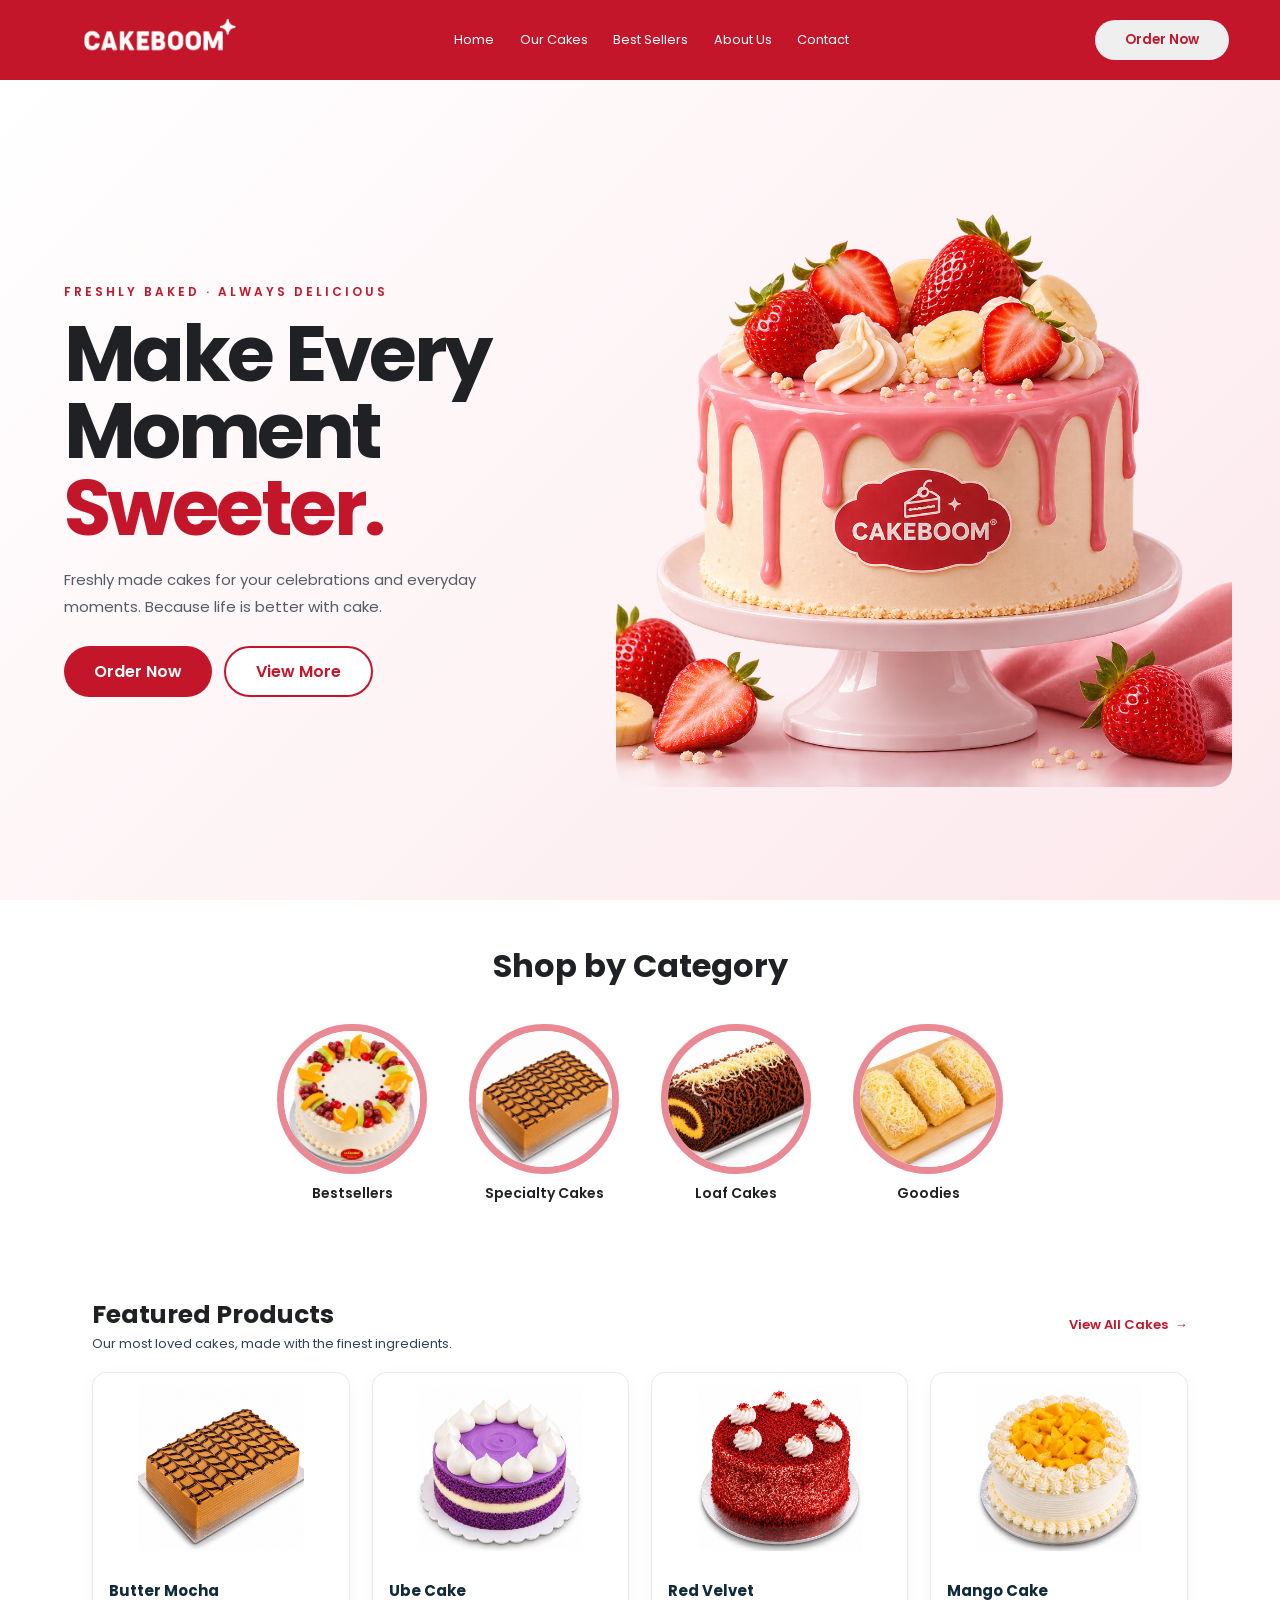
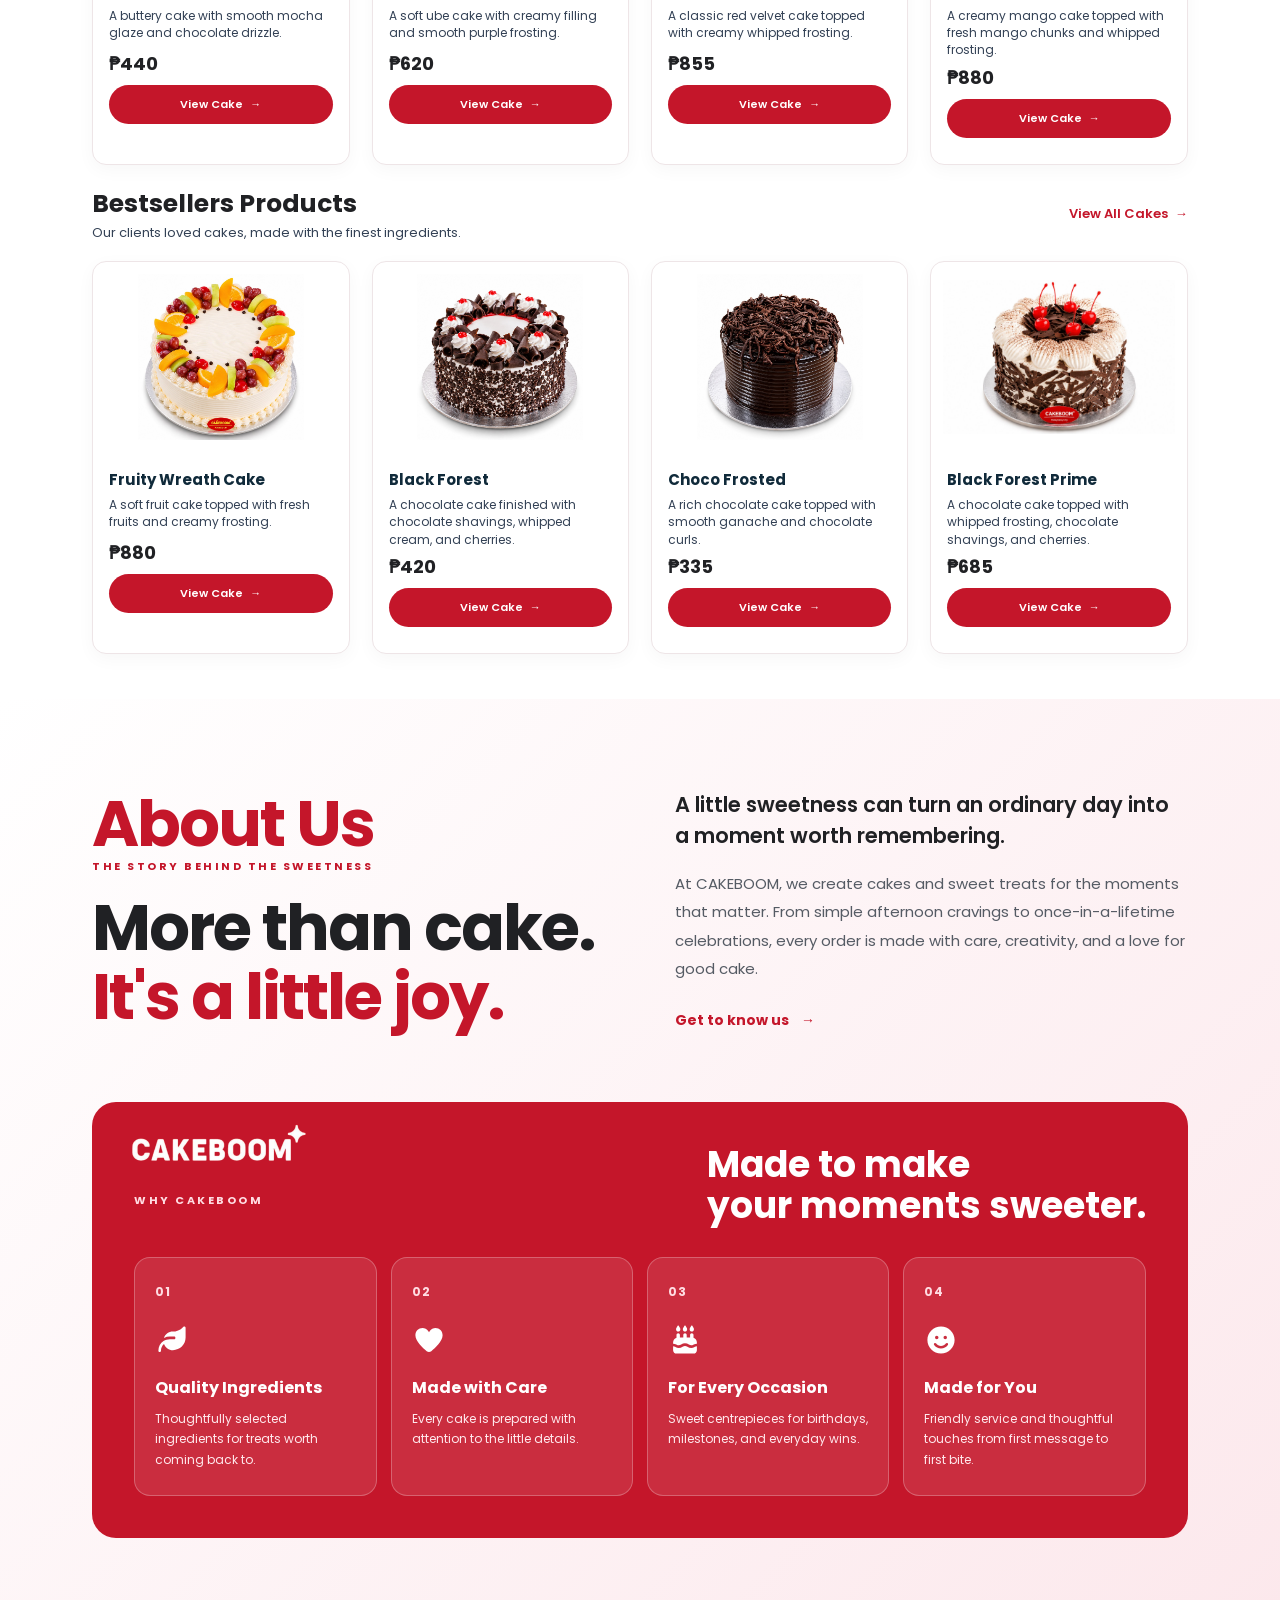
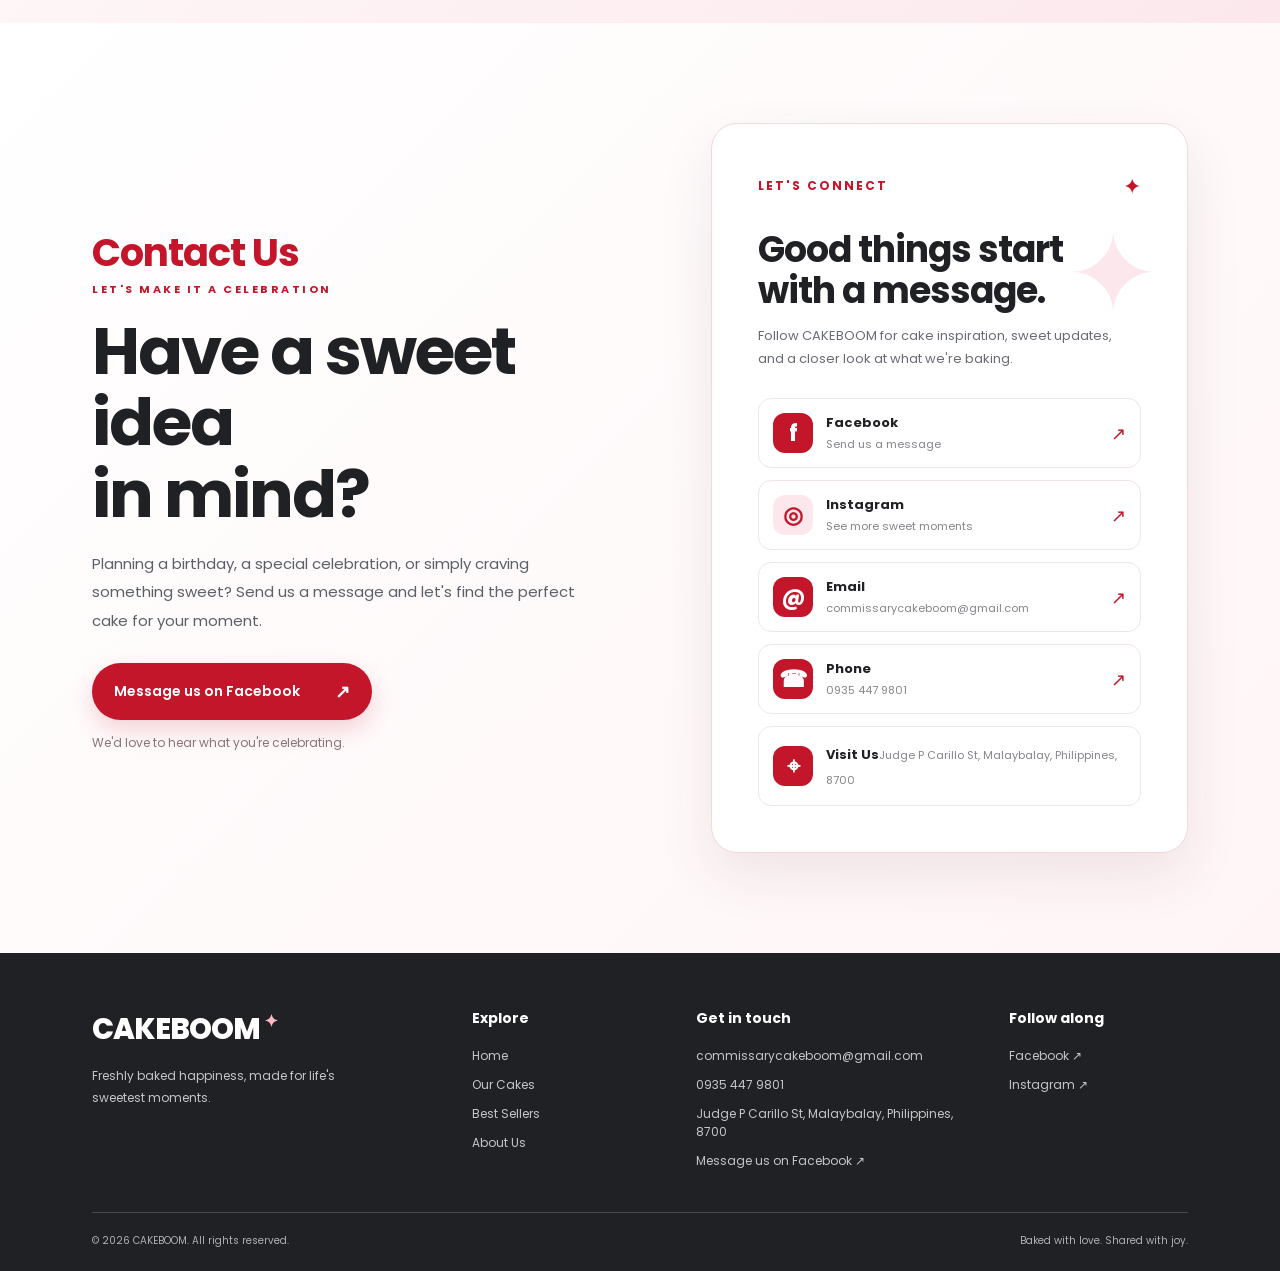
==== index.html @ 7d4c7d29 "Fix the links and the Modal Content" ====
<!doctype html>
<html lang="en">
  <head>
    <meta charset="UTF-8" />
    <meta name="viewport" content="width=device-width, initial-scale=1.0" />
    <link
      rel="icon"
      type="image/png"
      sizes="48x48"
      href="/assets/images/favicon.ico"
    />
    <link rel="stylesheet" href="/css/homepage.css" />
    <link rel="stylesheet" href="/css/cakes.css" />
    <link rel="preconnect" href="https://fonts.googleapis.com" />
    <link rel="preconnect" href="https://fonts.gstatic.com" crossorigin />
    <link
      href="https://fonts.googleapis.com/css2?family=Poppins:wght@400;500;600;700;800&display=swap"
      rel="stylesheet"
    />

    <title>Cakeboom</title>
  </head>
  <body>
    <header>
      <div class="header-wrapper">
        <div class="header-container">
          <div>
            <img
              class="logo"
              src="/assets/images/cakeboom-logo.png"
              alt="CakeBoom Logo"
            />
          </div>
          <div>
            <nav>
              <a href="#home">Home</a>
              <a href="/pages/cakes.html">Our Cakes</a>
              <a href="#bestsellers">Best Sellers</a>
              <a href="#about">About Us</a>
              <a href="#contact">Contact</a>
            </nav>
          </div>
          <div>
            <a href="https://www.facebook.com/tastehappiness" target="_blank"
              ><button class="head-btn">Order Now</button></a
            >
          </div>
        </div>
      </div>
    </header>

    <main>
      <section class="hero-section" id="home">
        <div class="hero-container">
          <div class="hero-cards">
            <div class="hero-discription-container">
              <p class="para">FRESHLY BAKED <span>·</span> ALWAYS DELICIOUS</p>
              <h1 class="hero-main-text">
                Make Every<br />
                Moment<br />
                <span>Sweeter.</span>
              </h1>
              <p>
                Freshly made cakes for your celebrations and everyday moments.
                Because life is better with cake.
              </p>

              <div class="hero-buttons">
                <a class="explore-btn" href="#contact">Order Now</a>
                <a class="order-btn" href="/pages/cakes.html">View More</a>
              </div>
            </div>
          </div>

          <div class="hero-cards">
            <img
              class="hero-pic"
              src="/assets/images/cake-hero-03.png"
              alt="Cakeboom signature strawberry cake with pink drip frosting"
            />
          </div>
        </div>
      </section>

      <section class="category-section" aria-labelledby="category-title">
        <div class="category-container">
          <div class="category-heading">
            <h2 id="category-title">Shop by Category</h2>
          </div>

          <div class="category-carousel" aria-label="Cake categories">
            <a class="category-card" href="/pages/cakes.html#bestsellers">
              <img
                src="/assets/images/cake5.jpg"
                alt="Bestseller cake selection"
              />
              <span class="category-card-title">Bestsellers</span>
            </a>
            <a class="category-card" href="/pages/cakes.html#specialty-cakes">
              <img
                src="/assets/images/cake1.jpg"
                alt="Specialty cake selection"
              />
              <span class="category-card-title">Specialty Cakes</span>
            </a>
            <a class="category-card" href="/pages/cakes.html#loaf-cakes">
              <img src="/assets/images/cake10.jpg" alt="Loaf cake selection" />
              <span class="category-card-title">Loaf Cakes</span>
            </a>
            <a class="category-card" href="/pages/cakes.html#goodies">
              <img src="/assets/images/cake17.jpg" alt="Goodies selection" />
              <span class="category-card-title">Goodies</span>
            </a>
          </div>
        </div>
      </section>

      <section class="cakes-section" id="cakes">
        <div class="cakes-container">
          <div class="cakes-heading">
            <div>
              <h2>Featured Products</h2>
              <p>Our most loved cakes, made with the finest ingredients.</p>
            </div>
            <a class="view-all-link" href="/pages/cakes.html"
              >View All Cakes <span>→</span></a
            >
          </div>

          <div class="cakes-grid" id="cake-sections">
            <article class="cake-card">
              <img
                class="cake-image"
                src="/assets/images/cake1.jpg"
                alt="Butter Mocha"
              />
              <div class="cake-info">
                <h3>Butter Mocha</h3>
                <p>
                  A buttery cake with smooth mocha glaze and chocolate drizzle.
                </p>
                <p class="cake-price">₱440</p>
                <a class="cake-link" href="#cake-detail-butter-mocha"
                  >View Cake <span>→</span></a
                >
              </div>
            </article>

            <article class="cake-card">
              <img
                class="cake-image"
                src="/assets/images/cake2.jpg"
                alt="Ube Cake"
              />
              <div class="cake-info">
                <h3>Ube Cake</h3>
                <p>
                  A soft ube cake with creamy filling and smooth purple
                  frosting.
                </p>
                <p class="cake-price">₱620</p>
                <a class="cake-link" href="#cake-detail-ube-cake"
                  >View Cake <span>→</span></a
                >
              </div>
            </article>

            <article class="cake-card">
              <img
                class="cake-image"
                src="/assets/images/cake3.jpg"
                alt="Red Velvet"
              />
              <div class="cake-info">
                <h3>Red Velvet</h3>
                <p>
                  A classic red velvet cake topped with creamy whipped frosting.
                </p>
                <p class="cake-price">₱855</p>
                <a class="cake-link" href="#cake-detail-red-velvet"
                  >View Cake <span>→</span></a
                >
              </div>
            </article>

            <article class="cake-card">
              <img
                class="cake-image"
                src="/assets/images/cake4.jpg"
                alt="Mango Cake"
              />
              <div class="cake-info">
                <h3>Mango Cake</h3>
                <p>
                  A creamy mango cake topped with fresh mango chunks and whipped
                  frosting.
                </p>
                <p class="cake-price">₱880</p>
                <a class="cake-link" href="#cake-detail-mango-cake"
                  >View Cake <span>→</span></a
                >
              </div>
            </article>
          </div>

          <div class="cakes-heading" id="bestsellers" style="margin-top: 20px">
            <div>
              <h2>Bestsellers Products</h2>
              <p>Our clients loved cakes, made with the finest ingredients.</p>
            </div>
            <a class="view-all-link" href="/pages/cakes.html"
              >View All Cakes <span>→</span></a
            >
          </div>
          <div class="cakes-grid">
            <article class="cake-card">
              <img
                class="cake-image"
                src="/assets/images/cake5.jpg"
                alt="Fruity Wreath Cake"
              />
              <div class="cake-info">
                <h3>Fruity Wreath Cake</h3>
                <p>
                  A soft fruit cake topped with fresh fruits and creamy
                  frosting.
                </p>
                <p class="cake-price">₱880</p>
                <a class="cake-link" href="#cake-detail-fruity-wreath-cake"
                  >View Cake <span>→</span></a
                >
              </div>
            </article>

            <article class="cake-card">
              <img
                class="cake-image"
                src="/assets/images/cake6.jpg"
                alt="Black Forest"
              />
              <div class="cake-info">
                <h3>Black Forest</h3>
                <p>
                  A chocolate cake finished with chocolate shavings, whipped
                  cream, and cherries.
                </p>
                <p class="cake-price">₱420</p>
                <a class="cake-link" href="#cake-detail-black-forest"
                  >View Cake <span>→</span></a
                >
              </div>
            </article>

            <article class="cake-card">
              <img
                class="cake-image"
                src="/assets/images/cake7.jpg"
                alt="Choco Frosted"
              />
              <div class="cake-info">
                <h3>Choco Frosted</h3>
                <p>
                  A rich chocolate cake topped with smooth ganache and chocolate
                  curls.
                </p>
                <p class="cake-price">₱335</p>
                <a class="cake-link" href="#cake-detail-choco-frosted"
                  >View Cake <span>→</span></a
                >
              </div>
            </article>

            <article class="cake-card">
              <img
                class="cake-image"
                src="/assets/images/cake8.jpg"
                alt="Black Forest Prime"
              />
              <div class="cake-info">
                <h3>Black Forest Prime</h3>
                <p>
                  A chocolate cake topped with whipped frosting, chocolate
                  shavings, and cherries.
                </p>
                <p class="cake-price">₱685</p>
                <a class="cake-link" href="#cake-detail-black-forest-prime"
                  >View Cake <span>→</span></a
                >
              </div>
            </article>
          </div>
        </div>
      </section>

      <section class="about-section" id="about">
        <div class="about-container">
          <div class="about-intro">
            <h2><span>About Us</span></h2>
            <p class="section-eyebrow">THE STORY BEHIND THE SWEETNESS</p>
            <h2>More than cake.<br /><span>It's a little joy.</span></h2>
          </div>
          <div class="about-copy">
            <p class="about-lead">
              A little sweetness can turn an ordinary day into a moment worth
              remembering.
            </p>
            <p>
              At CAKEBOOM, we create cakes and sweet treats for the moments that
              matter. From simple afternoon cravings to once-in-a-lifetime
              celebrations, every order is made with care, creativity, and a
              love for good cake.
            </p>
            <a class="about-link" href="#contact"
              >Get to know us <span>→</span></a
            >
          </div>
        </div>
        <div class="about-highlight">
          <div class="about-highlight-heading">
            <img
              class="about-logo"
              src="/assets/images/cakeboom-logo.png"
              alt="Cakeboom logo"
            />
            <p class="section-eyebrow">WHY CAKEBOOM</p>
            <h2>Made to make<br />your moments sweeter.</h2>
          </div>
          <div class="reasons">
            <article class="reason-card">
              <span class="reason-number">01</span>
              <img
                class="icon"
                src="assets/images/leaf-solid-full.svg"
                alt=""
              />
              <h3>Quality Ingredients</h3>
              <p>
                Thoughtfully selected ingredients for treats worth coming back
                to.
              </p>
            </article>
            <article class="reason-card">
              <span class="reason-number">02</span>
              <img
                class="icon"
                src="assets/images/heart-solid-full.svg"
                alt=""
              />
              <h3>Made with Care</h3>
              <p>
                Every cake is prepared with attention to the little details.
              </p>
            </article>
            <article class="reason-card">
              <span class="reason-number">03</span>
              <img
                class="icon"
                src="assets/images/cake-candles-solid-full.svg"
                alt=""
              />
              <h3>For Every Occasion</h3>
              <p>
                Sweet centrepieces for birthdays, milestones, and everyday wins.
              </p>
            </article>
            <article class="reason-card">
              <span class="reason-number">04</span>
              <img
                class="icon"
                src="assets/images/face-smile-solid-full.svg"
                alt=""
              />
              <h3>Made for You</h3>
              <p>
                Friendly service and thoughtful touches from first message to
                first bite.
              </p>
            </article>
          </div>
        </div>
      </section>

      <section class="contact-section" id="contact">
        <div class="contact-container">
          <div class="contact-copy">
            <h1 class="contact-title"><span>Contact Us</span></h1>
            <p class="section-eyebrow">LET'S MAKE IT A CELEBRATION</p>
            <h2>Have a sweet idea<br />in mind?</h2>
            <p>
              Planning a birthday, a special celebration, or simply craving
              something sweet? Send us a message and let's find the perfect cake
              for your moment.
            </p>
            <a
              class="contact-facebook-btn"
              href="https://www.facebook.com/tastehappiness"
              target="_blank"
              rel="noopener noreferrer"
            >
              Message us on Facebook <span>↗</span>
            </a>
            <p class="contact-response-note">
              We'd love to hear what you're celebrating.
            </p>
          </div>

          <div class="contact-social-card">
            <div class="contact-card-top">
              <span class="contact-card-label">LET'S CONNECT</span>
              <span class="contact-card-sparkle">✦</span>
            </div>
            <h3>Good things start<br />with a message.</h3>
            <p>
              Follow CAKEBOOM for cake inspiration, sweet updates, and a closer
              look at what we're baking.
            </p>
            <div class="contact-social-links">
              <a
                href="https://www.facebook.com/tastehappiness"
                target="_blank"
                rel="noopener noreferrer"
              >
                <span class="social-link-icon">f</span>
                <span
                  ><strong>Facebook</strong
                  ><small>Send us a message</small></span
                >
                <span class="social-link-arrow">↗</span>
              </a>
              <a
                href="https://www.instagram.com/cakeboom_ig/"
                target="_blank"
                rel="noopener noreferrer"
              >
                <span class="social-link-icon instagram-icon">◎</span>
                <span
                  ><strong>Instagram</strong
                  ><small>See more sweet moments</small></span
                >
                <span class="social-link-arrow">↗</span>
              </a>
              <a href="mailto:commissarycakeboom@gmail.com">
                <span class="social-link-icon contact-info-icon">@</span>
                <span
                  ><strong>Email</strong
                  ><small>commissarycakeboom@gmail.com</small></span
                >
                <span class="social-link-arrow">↗</span>
              </a>
              <a href="tel:+639354479801">
                <span class="social-link-icon contact-info-icon">☎</span>
                <span><strong>Phone</strong><small>0935 447 9801</small></span>
                <span class="social-link-arrow">↗</span>
              </a>
              <div class="contact-address-row">
                <span class="social-link-icon contact-info-icon">⌖</span>
                <span
                  ><strong>Visit Us</strong
                  ><small
                    >Judge P Carillo St, Malaybalay, Philippines, 8700</small
                  ></span
                >
              </div>
            </div>
          </div>
        </div>
      </section>

      <div class="cake-modal-layer">
        <section
          class="cake-modal"
          id="cake-detail-butter-mocha"
          role="dialog"
          aria-modal="true"
          aria-labelledby="cake-detail-butter-mocha-title"
        >
          <a
            class="cake-modal-backdrop"
            href="pages/cakes.html#specialty-cakes"
            aria-label="Close cake details"
          ></a>
          <div class="cake-modal-panel">
            <a
              class="cake-modal-close"
              href="pages/cakes.html#specialty-cakes"
              aria-label="Close"
              >&times;</a
            >
            <div class="cake-modal-image-wrap">
              <img
                src="/assets/images/cake1.jpg"
                alt="Butter Mocha"
                class="cake-modal-image"
              />
            </div>
            <div class="cake-modal-content">
              <span class="cake-modal-eyebrow">CAKEBOOM SPECIALTY CAKES</span>
              <h2 id="cake-detail-butter-mocha-title">Butter Mocha</h2>
              <p class="cake-modal-description">
                Rich, buttery layers topped with a smooth mocha glaze and
                delicate chocolate drizzle for a perfectly sweet indulgence.
              </p>
              <div class="cake-modal-sizes">
                <h3>Available sizes &amp; prices</h3>
                <div class="cake-modal-pricing-list">
                  <div class="cake-modal-price-row">
                    <span>8’ x 12</span><strong>₱740</strong>
                  </div>
                  <div class="cake-modal-price-row">
                    <span>Size not specified (listed as “8’x”)</span
                    ><strong>₱440</strong>
                  </div>
                </div>
                <p class="cake-modal-pricing-note">
                  The second size label is incomplete in the supplied document,
                  so its full size has not been guessed.
                </p>
              </div>
              <a class="cake-modal-contact" href="#contact"
                >Contact Us to Order <span>→</span></a
              >
              <p class="cake-modal-note">
                No online ordering or payment is required on this page.
              </p>
            </div>
          </div>
        </section>
        <section
          class="cake-modal"
          id="cake-detail-ube-cake"
          role="dialog"
          aria-modal="true"
          aria-labelledby="cake-detail-ube-cake-title"
        >
          <a
            class="cake-modal-backdrop"
            href="pages/cakes.html#specialty-cakes"
            aria-label="Close cake details"
          ></a>
          <div class="cake-modal-panel">
            <a
              class="cake-modal-close"
              href="pages/cakes.html#specialty-cakes"
              aria-label="Close"
              >&times;</a
            >
            <div class="cake-modal-image-wrap">
              <img
                src="/assets/images/cake2.jpg"
                alt="Ube Cake"
                class="cake-modal-image"
              />
            </div>
            <div class="cake-modal-content">
              <span class="cake-modal-eyebrow">CAKEBOOM SPECIALTY CAKES</span>
              <h2 id="cake-detail-ube-cake-title">Ube Cake</h2>
              <p class="cake-modal-description">
                Moist chocolate layers filled with creamy vanilla custard and
                topped with smooth purple frosting and delicate cream swirls.
              </p>
              <div class="cake-modal-sizes">
                <h3>Available sizes &amp; prices</h3>
                <div class="cake-modal-pricing-list">
                  <div class="cake-modal-price-row">
                    <span>7’R</span><strong>₱620</strong>
                  </div>
                </div>
              </div>
              <a class="cake-modal-contact" href="#contact"
                >Contact Us to Order <span>→</span></a
              >
              <p class="cake-modal-note">
                No online ordering or payment is required on this page.
              </p>
            </div>
          </div>
        </section>
        <section
          class="cake-modal"
          id="cake-detail-red-velvet"
          role="dialog"
          aria-modal="true"
          aria-labelledby="cake-detail-red-velvet-title"
        >
          <a
            class="cake-modal-backdrop"
            href="pages/cakes.html#specialty-cakes"
            aria-label="Close cake details"
          ></a>
          <div class="cake-modal-panel">
            <a
              class="cake-modal-close"
              href="pages/cakes.html#specialty-cakes"
              aria-label="Close"
              >&times;</a
            >
            <div class="cake-modal-image-wrap">
              <img
                src="/assets/images/cake3.jpg"
                alt="Red Velvet"
                class="cake-modal-image"
              />
            </div>
            <div class="cake-modal-content">
              <span class="cake-modal-eyebrow">CAKEBOOM SPECIALTY CAKES</span>
              <h2 id="cake-detail-red-velvet-title">Red Velvet</h2>
              <p class="cake-modal-description">
                A rich red velvet cake coated with soft red crumbs, topped with
                creamy whipped frosting swirls for a perfectly sweet and
                indulgent treat.
              </p>
              <div class="cake-modal-sizes">
                <h3>Available sizes &amp; prices</h3>
                <div class="cake-modal-pricing-list">
                  <div class="cake-modal-price-row">
                    <span>7’R</span><strong>₱855</strong>
                  </div>
                </div>
              </div>
              <a class="cake-modal-contact" href="#contact"
                >Contact Us to Order <span>→</span></a
              >
              <p class="cake-modal-note">
                No online ordering or payment is required on this page.
              </p>
            </div>
          </div>
        </section>
        <section
          class="cake-modal"
          id="cake-detail-mango-cake"
          role="dialog"
          aria-modal="true"
          aria-labelledby="cake-detail-mango-cake-title"
        >
          <a
            class="cake-modal-backdrop"
            href="pages/cakes.html#specialty-cakes"
            aria-label="Close cake details"
          ></a>
          <div class="cake-modal-panel">
            <a
              class="cake-modal-close"
              href="pages/cakes.html#specialty-cakes"
              aria-label="Close"
              >&times;</a
            >
            <div class="cake-modal-image-wrap">
              <img
                src="/assets/images/cake4.jpg"
                alt="Mango Cake"
                class="cake-modal-image"
              />
            </div>
            <div class="cake-modal-content">
              <span class="cake-modal-eyebrow">CAKEBOOM SPECIALTY CAKES</span>
              <h2 id="cake-detail-mango-cake-title">Mango Cake</h2>
              <p class="cake-modal-description">
                A soft and creamy mango cake topped with juicy fresh mango
                chunks and beautifully piped whipped frosting. A tropical
                delight in every slice!
              </p>
              <div class="cake-modal-sizes">
                <h3>Available sizes &amp; prices</h3>
                <div class="cake-modal-pricing-list">
                  <div class="cake-modal-price-row">
                    <span>8’ x 12’</span><strong>₱880</strong>
                  </div>
                </div>
              </div>
              <a class="cake-modal-contact" href="#contact"
                >Contact Us to Order <span>→</span></a
              >
              <p class="cake-modal-note">
                No online ordering or payment is required on this page.
              </p>
            </div>
          </div>
        </section>
        <section
          class="cake-modal"
          id="cake-detail-fruity-wreath-cake"
          role="dialog"
          aria-modal="true"
          aria-labelledby="cake-detail-fruity-wreath-cake-title"
        >
          <a
            class="cake-modal-backdrop"
            href="pages/cakes.html#bestsellers"
            aria-label="Close cake details"
          ></a>
          <div class="cake-modal-panel">
            <a
              class="cake-modal-close"
              href="pages/cakes.html#bestsellers"
              aria-label="Close"
              >&times;</a
            >
            <div class="cake-modal-image-wrap">
              <img
                src="/assets/images/cake5.jpg"
                alt="Fruity Wreath Cake"
                class="cake-modal-image"
              />
            </div>
            <div class="cake-modal-content">
              <span class="cake-modal-eyebrow">CAKEBOOM BESTSELLERS</span>
              <h2 id="cake-detail-fruity-wreath-cake-title">
                Fruity Wreath Cake
              </h2>
              <p class="cake-modal-description">
                A delightful fruit cake topped with fresh grapes, mangoes,
                apples, oranges, and cherries, beautifully arranged over smooth,
                creamy frosting. A refreshing treat for every celebration!
              </p>
              <div class="cake-modal-sizes">
                <h3>Available sizes &amp; prices</h3>
                <div class="cake-modal-pricing-list">
                  <div class="cake-modal-price-row">
                    <span>10’R</span><strong>₱880</strong>
                  </div>
                </div>
              </div>
              <a class="cake-modal-contact" href="#contact"
                >Contact Us to Order <span>→</span></a
              >
              <p class="cake-modal-note">
                No online ordering or payment is required on this page.
              </p>
            </div>
          </div>
        </section>
        <section
          class="cake-modal"
          id="cake-detail-black-forest"
          role="dialog"
          aria-modal="true"
          aria-labelledby="cake-detail-black-forest-title"
        >
          <a
            class="cake-modal-backdrop"
            href="pages/cakes.html#bestsellers"
            aria-label="Close cake details"
          ></a>
          <div class="cake-modal-panel">
            <a
              class="cake-modal-close"
              href="pages/cakes.html#bestsellers"
              aria-label="Close"
              >&times;</a
            >
            <div class="cake-modal-image-wrap">
              <img
                src="/assets/images/cake6.jpg"
                alt="Black Forest"
                class="cake-modal-image"
              />
            </div>
            <div class="cake-modal-content">
              <span class="cake-modal-eyebrow">CAKEBOOM BESTSELLERS</span>
              <h2 id="cake-detail-black-forest-title">Black Forest</h2>
              <p class="cake-modal-description">
                A rich chocolate cake covered with crunchy chocolate shavings,
                topped with smooth whipped cream and sweet red cherries. A
                heavenly treat for chocolate lovers!
              </p>
              <div class="cake-modal-sizes">
                <h3>Available sizes &amp; prices</h3>
                <div class="cake-modal-pricing-list">
                  <div class="cake-modal-price-row">
                    <span>10’R</span><strong>₱740</strong>
                  </div>
                  <div class="cake-modal-price-row">
                    <span>7”R</span><strong>₱420</strong>
                  </div>
                  <div class="cake-modal-price-row">
                    <span>8”12R</span><strong>₱720</strong>
                  </div>
                  <div class="cake-modal-price-row">
                    <span>8” x 6”</span><strong>₱435</strong>
                  </div>
                </div>
              </div>
              <a class="cake-modal-contact" href="#contact"
                >Contact Us to Order <span>→</span></a
              >
              <p class="cake-modal-note">
                No online ordering or payment is required on this page.
              </p>
            </div>
          </div>
        </section>
        <section
          class="cake-modal"
          id="cake-detail-choco-frosted"
          role="dialog"
          aria-modal="true"
          aria-labelledby="cake-detail-choco-frosted-title"
        >
          <a
            class="cake-modal-backdrop"
            href="pages/cakes.html#bestsellers"
            aria-label="Close cake details"
          ></a>
          <div class="cake-modal-panel">
            <a
              class="cake-modal-close"
              href="pages/cakes.html#bestsellers"
              aria-label="Close"
              >&times;</a
            >
            <div class="cake-modal-image-wrap">
              <img
                src="/assets/images/cake7.jpg"
                alt="Choco Frosted"
                class="cake-modal-image"
              />
            </div>
            <div class="cake-modal-content">
              <span class="cake-modal-eyebrow">CAKEBOOM BESTSELLERS</span>
              <h2 id="cake-detail-choco-frosted-title">Choco Frosted</h2>
              <p class="cake-modal-description">
                A rich chocolate cake coated in glossy chocolate ganache and
                topped with generous curls of dark chocolate. A decadent delight
                for every chocolate lover!
              </p>
              <div class="cake-modal-sizes">
                <h3>Available sizes &amp; prices</h3>
                <div class="cake-modal-pricing-list">
                  <div class="cake-modal-price-row">
                    <span>7”R</span><strong>₱335</strong>
                  </div>
                  <div class="cake-modal-price-row">
                    <span>8”12R</span><strong>₱570</strong>
                  </div>
                  <div class="cake-modal-price-row">
                    <span>8” x 6”</span><strong>₱350</strong>
                  </div>
                </div>
              </div>
              <a class="cake-modal-contact" href="#contact"
                >Contact Us to Order <span>→</span></a
              >
              <p class="cake-modal-note">
                No online ordering or payment is required on this page.
              </p>
            </div>
          </div>
        </section>
        <section
          class="cake-modal"
          id="cake-detail-black-forest-prime"
          role="dialog"
          aria-modal="true"
          aria-labelledby="cake-detail-black-forest-prime-title"
        >
          <a
            class="cake-modal-backdrop"
            href="pages/cakes.html#bestsellers"
            aria-label="Close cake details"
          ></a>
          <div class="cake-modal-panel">
            <a
              class="cake-modal-close"
              href="pages/cakes.html#bestsellers"
              aria-label="Close"
              >&times;</a
            >
            <div class="cake-modal-image-wrap">
              <img
                src="/assets/images/cake8.jpg"
                alt="Black Forest Prime"
                class="cake-modal-image"
              />
            </div>
            <div class="cake-modal-content">
              <span class="cake-modal-eyebrow">CAKEBOOM BESTSELLERS</span>
              <h2 id="cake-detail-black-forest-prime-title">
                Black Forest Prime
              </h2>
              <p class="cake-modal-description">
                A delicious chocolate cake topped with creamy whipped frosting,
                rich chocolate shavings, and sweet red cherries. Perfect for
                satisfying your chocolate cravings!
              </p>
              <div class="cake-modal-sizes">
                <h3>Available sizes &amp; prices</h3>
                <div class="cake-modal-pricing-list">
                  <div class="cake-modal-price-row">
                    <span>7”R</span><strong>₱685</strong>
                  </div>
                </div>
              </div>
              <a class="cake-modal-contact" href="#contact"
                >Contact Us to Order <span>→</span></a
              >
              <p class="cake-modal-note">
                No online ordering or payment is required on this page.
              </p>
            </div>
          </div>
        </section>
      </div>

      <footer class="site-footer">
        <div class="footer-main">
          <div class="footer-brand">
            <a class="footer-logo" href="#home">CAKEBOOM<span>✦</span></a>
            <p>Freshly baked happiness, made for life's sweetest moments.</p>
          </div>
          <div class="footer-column">
            <h3>Explore</h3>
            <a href="#home">Home</a>
            <a href="/pages/cakes.html">Our Cakes</a>
            <a href="#bestsellers">Best Sellers</a>
            <a href="#about">About Us</a>
          </div>
          <div class="footer-column">
            <h3>Get in touch</h3>
            <a href="mailto:commissarycakeboom@gmail.com"
              >commissarycakeboom@gmail.com</a
            >
            <a href="tel:+639354479801">0935 447 9801</a>
            <span>Judge P Carillo St, Malaybalay, Philippines, 8700</span>
            <a
              href="https://www.facebook.com/tastehappiness"
              target="_blank"
              rel="noopener noreferrer"
              >Message us on Facebook ↗</a
            >
          </div>
          <div class="footer-column footer-social">
            <h3>Follow along</h3>
            <a
              href="https://www.facebook.com/tastehappiness"
              aria-label="Facebook"
              target="_blank"
              rel="noopener noreferrer"
              >Facebook ↗</a
            >
            <a
              href="https://www.instagram.com/cakeboom_ig/"
              aria-label="Instagram"
              target="_blank"
              rel="noopener noreferrer"
              >Instagram ↗</a
            >
          </div>
        </div>
        <div class="footer-bottom">
          <p>© 2026 CAKEBOOM. All rights reserved.</p>
          <p>Baked with love. Shared with joy.</p>
        </div>
      </footer>
    </main>
  </body>
</html>
---- css/homepage.css ----
* {
    margin: 0;
    padding: 0;
    box-sizing: border-box;
    scroll-behavior: smooth;
}

:root {
    --primary-color: #C4162A;
    --secondary-color: #FCE8EC;
    --text-color: #202124;
    --background-color: #FFFFFF;
}

body {
    margin: 0;
    padding: 0;
    width: 100%;
    overflow-x: hidden;
    font-family: 'Poppins', sans-serif;
}  

.hero-section {
       background: linear-gradient(135deg, #fff 0%, #fce8ec 100%);
}


.header-wrapper {
    width: 100%;
    height: 80px;
    background-color: var(--primary-color);
}
.header-container {
    width: min(100%, 1900px);
    height: 80px;
    margin: 0 auto;
    padding: 0 clamp(20px, 4vw, 64px);
    display: flex;
    align-items: center;
    justify-content: space-between;
    color: #fff;
    background: var(--primary-color);
}

.header-container nav {
    display: flex;
    align-items: center;
    justify-content: center;
    flex-wrap: nowrap;
    gap: clamp(14px, 2vw, 30px);
    margin: 0;
    margin-right: 60px;
}

.header-container nav a {
    position: relative;
    color: #fff;
    font-size: clamp(12px, 1vw, 15px);
    text-decoration: none;
    white-space: nowrap;
}

.head-btn {
    padding: 10px 30px;
    border: 0;
    border-radius: 30px;
    color: var(--primary-color);
    font-family: inherit;
    font-weight: 600;
    cursor: pointer;
    white-space: nowrap;
    transition: all 0.3s ease;
}

.head-btn:hover{
    background: #e8e6e6;
    transform: translateY(-4px);
    box-shadow: 0 8px 20px rgba(196, 22, 42, 0.25);
}

.logo {
    display: block;
    width: clamp(145px, 17vw, 220px);
    height: auto;
    object-fit: contain;
}

nav a::after {
    content: "";
    position: absolute;
    width: 0;
    height: 2px;
    bottom: -2px;
    left: 0;
    background-color: white;
    transition: width 0.3s ease;
}

nav a:hover::after {
    width: 100%;
}

.hero-container {
    width: min(100%, 1800px);
    min-height: min( calc(100svh - 80px), 850px);
    margin: 0 auto;
    padding: clamp(38px, 5vw, 76px) clamp(28px, 5vw, 82px);
    display: grid;
    grid-template-columns: minmax(0, 0.88fr) minmax(0, 1.12fr);
    align-items: center;
    gap: clamp(28px, 4vw, 64px);
}

.hero-cards {
    min-width: 0;
    min-height: 0;
    display: flex;
    align-items: center;
    justify-content: center;
}

.hero-pic {
    display: block;
    width: 100%;
    max-width: 900px;
    height: clamp(460px, 66vh, 680px);
    margin-left: auto;
    object-fit: cover;
    object-position: center;
    border-radius: 22px;
    transform: translateX(16px);
}

.hero-discription-container {
    display: flex;
    flex-direction: column;
    align-items: flex-start;
    width: 100%;
    max-width: 610px;
    margin-left: 0;
}

.hero-discription-container p {
    width: 100%;
    max-width: 510px;
}

.para {
    margin-bottom: 14px;
    color: var(--primary-color);
    font-size: 12px;
    font-weight: 600;
    letter-spacing: 3px;
}

.hero-main-text {
    max-width: 650px;
    margin: 0;
    color: var(--text-color);
    font-size: clamp(58px, 6.1vw, 94px);
    font-weight: 700;
    line-height: 0.99;
    letter-spacing: -0.045em;
    font-family: 'Poppins', sans-serif;
}

.hero-main-text span {
    color: var(--primary-color);
    font-family: 'Poppins', sans-serif;
}

.hero-discription-container > p:not(.para) {
    margin-top: 20px;
    color: #555b64;
    font-size: clamp(15px, 1.15vw, 17px);
    line-height: 1.8;
}

.explore-btn {
    display: inline-block;
    border: none;
    padding: 13px 30px;
    border-radius: 30px;
    color: white;
    font-family: 'Poppins', sans-serif;
    font-weight: 600;
    cursor: pointer;
    background-color: var(--primary-color);
    text-decoration: none;
    transition: all 0.3s ease;
}

.explore-btn:hover {
    transform: translateY(-4px);
    box-shadow: 0 8px 20px rgba(196, 22, 42, 0.25);
}

.order-btn {
    display: inline-block;
    padding: 11px 30px;
    border-radius: 30px;
    color: var(--primary-color);
    font-family: 'Poppins', sans-serif;
    font-weight: 600;
    cursor: pointer;
    transition: all 0.3s ease;
    background-color: white;
    border: solid var(--primary-color) 2px;
    text-decoration: none;
}

.order-btn:hover {
    transform: translateY(-4px);
    box-shadow: 0 8px 20px rgba(196, 22, 42, 0.25);
}

.hero-buttons {
    display: flex;
    flex-wrap: wrap;
    gap: 12px;
    margin-top: 26px;
}

/* Featured cakes section */
.cakes-section {
    padding: 10px 7.2% 45px;
    background-color: var(--background-color);
    margin-top: 30px;
}

.cakes-container {
    max-width: 1400px;
    margin: 0 auto;
}

.cakes-heading {
    display: flex;
    justify-content: space-between;
    align-items: center;
    margin-bottom: 18px;
}


.cakes-heading h2 {
    color: var(--text-color);
    font-size: 25px;
    font-weight: 700;
}

.cakes-heading p {
    color: #334155;
    font-size: 13px;
}

.view-all-link {
    color: var(--primary-color);
    font-size: 13px;
    font-weight: 600;
    text-decoration: none;
}

.view-all-link span,
.cake-link span {
    margin-left: 4px;
}

.cakes-grid {
    display: grid;
    grid-template-columns: repeat(4, minmax(0, 1fr));
    gap: 22px;
}

.cake-card {
    overflow: hidden;
    background-color: #fff;
    border: 1px solid #e8e8e8;
    transition: transform 0.25s ease, box-shadow 0.25s ease;
    padding-bottom: 10px;
    border-radius: 14px;
    border-color: #eee5e7;
    box-shadow: 0 5px 18px rgba(32, 33, 36, 0.035);
}

.cake-card:hover {
    transform: translateY(-5px);
    box-shadow: 0 10px 24px rgba(32, 33, 36, 0.09);
}

.cake-image {
    width: 100%;
    object-position: center;
    display: block;
    height: 190px;
    padding: 12px;
    object-fit: contain;
}

.cake-info {
     padding: 16px;
}

.cake-info h3 {
    color: #102a3a;
     font-size: 15px;
    font-weight: 700;
    margin-bottom: 5px;
}

.cake-info > p:not(.cake-price) {
    min-height: 38px;
    color: #334155;
      font-size: 12px;
    line-height: 1.45;
}


.cake-price {
    color: var(--text-color);
    font-size: 18px;
    font-weight: 700;
    margin: 5px 0 8px;
}

.cake-link {
    display: block;
    width: 100%;
    padding: 11px 14px;
    border-radius: 30px;
    background-color: var(--primary-color);
    color: #fff;
    text-align: center;
    text-decoration: none;
    font-size: 11px;
    font-weight: 600;
    transition: background-color 0.2s ease, transform 0.2s ease;
}

.cake-link:hover {
    background-color: #a91022;
    transform: translateY(-2px);
}

.view-all-link:hover {
    text-decoration: underline;
}


@media (max-width: 900px) {
    .cakes-grid {
        grid-template-columns: repeat(2, minmax(0, 1fr));
    }

    .cakes-section {
        padding-left: 5%;
        padding-right: 5%;
    }
}

@media (max-width: 520px) {
    .cakes-heading {
        align-items: flex-start;
        gap: 12px;
    }

    .cakes-heading h2 {
        font-size: 21px;
    }

    .cakes-heading p {
        max-width: 230px;
        font-size: 12px;
    }

    .view-all-link {
        white-space: nowrap;
        font-size: 11px;
        margin-top: 7px;
    }

    .cakes-grid {
        grid-template-columns: 1fr;
        gap: 16px;
    }

    .cake-image {
        height: 175px;
    }
}

/* ABOUT US SECTION */
.about-us {
    margin: 50px 5%;
}

.about-us h1 {
    margin-bottom: 15px;
}

.about-us h2 {
    margin-bottom: 15px;
}

.about-us span,
.why-choose span {
    color: #C4162A;
}

.about-us p {
    margin-right: 5%;
    line-height: 1.8;
    font-size: 16px;
    color: #555;
}


/* WHY CHOOSE CAKEBOOM SECTION */
.why-choose {
    margin: 60px 5%;
}

.why-choose h2 {
    margin-bottom: 15px;
}

.why-choose > p {
    line-height: 1.8;
    color: #555;
    margin-bottom: 30px;
    max-width: 800px;
}


.reason-card {
    display: flex;
    align-items: center;
    gap: 20px;

    padding: 30px;
    background-color: #FFF5F5;
    border-radius: 15px;
}

.icon{
    width: 45px;
    height: 45px;
    flex-shrink: 0;
}

.reason-content {
    flex: 1;
}

.reason-content h3 {
    margin: 0 0 10px;
}

.reason-content p {
    margin: 0;
}


.reason-card:hover {
    transform: translateY(-5px);
    box-shadow: 0 5px 15px rgba(0, 0, 0, 0.08);
}

.reason-card h3 {
    color: #C4162A;
    margin-bottom: 10px;
}

.reason-card p {
    color: #555;
    line-height: 1.7;
}

.discription {
    width: 100%;
    display: flex;
    justify-content: center;
    align-items: center;
    margin-top: 25px;
    text-align: center;
}

.discription h4 {
    margin: 0;
    font-size: 24px;
    font-weight: 700;
    font-style: italic;
    color: #C4162A;
}


@media (max-width: 768px) {
    .reasons {
        grid-template-columns: 1fr;
    }
}


/* ABOUT SECTION */
.about-section {
    padding: 90px 7.2% 85px;
    background: linear-gradient(135deg, #fff 0%, #fce8ec 100%);
}

.about-container {
    max-width: 1400px;
    margin: 0 auto 70px;
    display: grid;
    grid-template-columns: 1fr 1fr;
    gap: 70px;
    align-items: center;
}

.section-eyebrow,
.form-eyebrow {
    color: var(--primary-color);
    font-size: 11px;
    font-weight: 700;
    letter-spacing: 2.5px;
    margin-bottom: 18px;
}

.about-intro h2 {
    color: var(--text-color);
    font-size: clamp(38px, 5vw, 64px);
    line-height: 1.08;
    letter-spacing: -2px;
}

.about-intro h2 span {
    color: var(--primary-color);
}

.about-copy {
    max-width: 560px;
}

.about-copy p {
    color: #555b64;
    font-size: 15px;
    line-height: 1.9;
    margin-bottom: 18px;
}

.about-copy .about-lead {
    color: var(--text-color);
    font-size: 21px;
    font-weight: 600;
    line-height: 1.5;
}

.about-link {
    display: inline-flex;
    gap: 12px;
    align-items: center;
    margin-top: 8px;
    color: var(--primary-color);
    font-size: 14px;
    font-weight: 700;
    text-decoration: none;
}

.about-link span {
    transition: transform 0.2s ease;
}

.about-link:hover span {
    transform: translateX(5px);
}

.about-highlight {
    max-width: 1400px;
    margin: 0 auto;
    padding: 42px;
    border-radius: 24px;
    background: var(--primary-color);
    color: #fff;
}

.about-highlight-heading {
    display: flex;
    justify-content: space-between;
    align-items: end;
    gap: 24px;
    margin-bottom: 30px;
    position: relative;
}

.about-logo{
    width: 250px;
    height: auto;
    position:absolute;
    top: -120px;
    left: -40px;
}
.about-highlight .section-eyebrow {
    color: #ffdce2;
}

.about-highlight-heading h2 {
    font-size: clamp(25px, 3vw, 36px);
    line-height: 1.15;
}

.reasons {
    display: grid;
    grid-template-columns: repeat(4, minmax(0, 1fr));
    gap: 14px;
}

.reason-card {
    position: relative;
    display: block;
    min-width: 0;
    padding: 25px 20px;
    border: 1px solid rgba(255, 255, 255, 0.25);
    border-radius: 16px;
    background: rgba(255, 255, 255, 0.10);
    transition: transform 0.25s ease, background-color 0.25s ease;
}

.reason-card:hover {
    transform: translateY(-5px);
    background: rgba(255, 255, 255, 0.17);
}

.reason-number {
    display: block;
    margin-bottom: 22px;
    color: #ffdce2;
    font-size: 12px;
    font-weight: 700;
    letter-spacing: 1px;
}

.reason-card .icon {
    display: block;
    width: 34px;
    height: 34px;
    margin-bottom: 18px;
    filter: brightness(0) invert(1);
}

.reason-card h3 {
    margin: 0 0 9px;
    color: #fff;
    font-size: 16px;
}

.reason-card p {
    margin: 0;
    color: #ffe9ed;
    font-size: 12px;
    line-height: 1.7;
}

/* CONTACT SECTION */
.contact-section {
    padding: 100px 7.2%;
    background: linear-gradient(135deg, #fff 0%, #fff5f6 100%);
}

.contact-container {
    max-width: 1250px;
    margin: 0 auto;
    display: grid;
    grid-template-columns: 1fr 0.9fr;
    gap: clamp(40px, 7vw, 90px);
    align-items: center;
}

.contact-copy {
    max-width: 570px;
}

.contact-copy h2 {
    margin-bottom: 20px;
    color: var(--text-color);
    font-size: clamp(42px, 5.3vw, 66px);
    line-height: 1.08;
    letter-spacing: -2px;
}

.contact-copy .contact-title {
    
    font-size: clamp(28px, 3vw, 40px);
    letter-spacing: -1px;
}

.contact-copy .contact-title span {
    color: var(--primary-color);
}

.contact-copy > p:not(.section-eyebrow):not(.contact-response-note) {
    max-width: 490px;
    color: #5b6068;
    font-size: 15px;
    line-height: 1.9;
}

.contact-facebook-btn {
    display: inline-flex;
    align-items: center;
    justify-content: space-between;
    gap: 35px;
    margin-top: 28px;
    padding: 15px 22px;
    border-radius: 999px;
    background: var(--primary-color);
    color: #fff;
    font-size: 14px;
    font-weight: 600;
    text-decoration: none;
    box-shadow: 0 10px 24px rgba(196, 22, 42, 0.18);
    transition: transform 0.25s ease, box-shadow 0.25s ease, background-color 0.25s ease;
}

.contact-facebook-btn:hover {
    transform: translateY(-4px);
    background: #a91022;
    box-shadow: 0 14px 28px rgba(196, 22, 42, 0.24);
}

.contact-facebook-btn span {
    font-size: 18px;
}

.contact-response-note {
    margin-top: 14px;
    color: #8a7378;
    font-size: 12px;
}

.contact-details {
    display: grid;
    gap: 17px;
    margin-top: 30px;
}

.contact-details > div {
    display: grid;
    gap: 4px;
}

.contact-detail-label {
    color: var(--primary-color);
    font-size: 10px;
    font-weight: 700;
    letter-spacing: 1.8px;
}

.contact-details a,
.contact-details p {
    color: var(--text-color);
    font-size: 13px;
    line-height: 1.6;
    text-decoration: none;
}

.contact-details a:hover {
    color: var(--primary-color);
}

.contact-social-card {
    position: relative;
    overflow: hidden;
    padding: clamp(28px, 4vw, 46px);
    border: 1px solid #f2d9de;
    border-radius: 26px;
    background: #fff;
    box-shadow: 0 22px 55px rgba(80, 30, 40, 0.09);
}

.contact-social-card::after {
    content: "✦";
    position: absolute;
    top: 95px;
    right: 28px;
    color: #fce8ec;
    font-size: 110px;
    line-height: 1;
    pointer-events: none;
}

.contact-card-top {
    display: flex;
    align-items: center;
    justify-content: space-between;
    margin-bottom: 26px;
}

.contact-card-label {
    color: var(--primary-color);
    font-size: 12px;
    font-weight: 700;
    letter-spacing: 2px;
}

.contact-card-sparkle {
    color: var(--primary-color);
    font-size: 22px;
}

.contact-social-card h3 {
    position: relative;
    z-index: 1;
    margin-bottom: 12px;
    color: var(--text-color);
    font-size: clamp(27px, 3vw, 36px);
    line-height: 1.15;
    letter-spacing: -1px;
}

.contact-social-card > p {
    position: relative;
    z-index: 1;
    max-width: 390px;
    margin-bottom: 28px;
    color: #686b72;
    font-size: 13px;
    line-height: 1.8;
}

.contact-social-links {
    position: relative;
    z-index: 1;
    display: grid;
    gap: 12px;
}

.contact-social-links a,
.contact-address-row {
    display: flex;
    align-items: center;
    gap: 13px;
    padding: 14px;
    border: 1px solid #f1e5e7;
    border-radius: 13px;
    color: var(--text-color);
    text-decoration: none;
    transition: transform 0.2s ease, border-color 0.2s ease, background-color 0.2s ease;
}

.contact-address-row {
    background: #fff;
}

.contact-info-icon {
    background: #fce8ec;
    color: var(--primary-color);
    font-size: 20px;
}

.contact-social-links a:hover {
    transform: translateX(4px);
    border-color: #e8aab5;
    background: #fff9fa;
}

.social-link-icon {
    display: grid;
    flex: 0 0 40px;
    width: 40px;
    height: 40px;
    place-items: center;
    border-radius: 12px;
    background: var(--primary-color);
    color: #fff;
    font-size: 23px;
    font-weight: 700;
}

.instagram-icon {
    background: #fce8ec;
    color: var(--primary-color);
}

.contact-social-links a > span:nth-child(2) {
    display: grid;
    gap: 3px;
}

.contact-social-links strong {
    font-size: 13px;
}

.contact-social-links small {
    color: #85858a;
    font-size: 11px;
}

.social-link-arrow {
    margin-left: auto;
    color: var(--primary-color);
    font-size: 18px;
}

/* FOOTER */
.site-footer {
    padding: 55px 7.2% 22px;
    background: #202124;
    color: #fff;
}

.footer-main {
    max-width: 1400px;
    margin: 0 auto;
    display: grid;
    grid-template-columns: 1.5fr 0.8fr 1.2fr 0.8fr;
    gap: 45px;
    padding-bottom: 42px;
}

.footer-logo {
    display: inline-block;
    color: #fff;
    font-size: 29px;
    font-weight: 800;
    letter-spacing: -1px;
    text-decoration: none;
}

.footer-logo span {
    margin-left: 4px;
    color: #ffb8c4;
    font-size: 17px;
    vertical-align: top;
}

.footer-brand p {
    max-width: 260px;
    margin-top: 14px;
    color: #c5c5c8;
    font-size: 12px;
    line-height: 1.8;
}

.footer-column {
    display: flex;
    flex-direction: column;
    align-items: flex-start;
    gap: 11px;
}

.footer-column h3 {
    margin-bottom: 7px;
    color: #fff;
    font-size: 14px;
}

.footer-column a,
.footer-column span {
    color: #c5c5c8;
    font-size: 12px;
    text-decoration: none;
    transition: color 0.2s ease;
}

.footer-column a:hover {
    color: #ffb8c4;
}

.footer-bottom {
    max-width: 1400px;
    margin: 0 auto;
    padding-top: 20px;
    border-top: 1px solid rgba(255, 255, 255, 0.18);
    display: flex;
    justify-content: space-between;
    gap: 20px;
    color: #aeb0b5;
    font-size: 10px;
}


/* RESPONSIVE LAYOUT */
@media (max-width: 1100px) {
    .header-container {
        gap: 16px;
        padding: 0 24px;
    }

    .header-container nav {
        gap: 12px;
        margin-right: 10px;
    }

    .header-container nav a {
        font-size: 12px;
    }

    .logo {
        width: 155px;
    }

    .head-btn {
        padding: 9px 18px;
        font-size: 12px;
    }

    .hero-container {
        grid-template-columns: minmax(0, 0.9fr) minmax(0, 1.1fr);
        gap: 28px;
        padding-right: 4%;
        padding-left: 4%;
    }

    .hero-main-text {
        font-size: clamp(52px, 6vw, 72px);
    }

    .hero-pic {
        height: clamp(420px, 58vh, 580px);
        transform: translateX(10px);
    }

    .about-container,
    .contact-container {
        gap: 40px;
    }

    .reasons {
        grid-template-columns: repeat(2, minmax(0, 1fr));
    }

    .footer-main {
        grid-template-columns: repeat(2, minmax(0, 1fr));
    }
}

@media (max-width: 760px) {
    .header-wrapper,
    .header-container {
        height: auto;
    }

    .header-container {
        padding: 12px 5% 14px;
        flex-wrap: wrap;
        justify-content: space-between;
        gap: 12px 16px;
    }

    .header-container > div:first-child {
        order: 1;
    }

    .header-container > div:nth-child(2) {
        order: 3;
        flex: 1 0 100%;
    }

    .header-container > div:last-child {
        order: 2;
    }

    .header-container nav {
        justify-content: center;
        flex-wrap: wrap;
        gap: 10px 18px;
        margin: 0;
    }

    .hero-section {
        padding: 12px 0 28px;
    }

    .hero-container {
        min-height: 0;
        grid-template-columns: minmax(0, 1fr);
        gap: 24px;
        padding: 34px 6% 30px;
    }

    .hero-discription-container {
        max-width: 680px;
    }

    .hero-main-text {
        max-width: 100%;
        font-size: clamp(52px, 9vw, 76px);
    }

    .hero-discription-container > p:not(.para) {
        max-width: 560px;
        margin-top: 16px;
        font-size: 15px;
    }

    .hero-pic {
        width: 100%;
        max-width: none;
        height: clamp(340px, 68vw, 520px);
        margin: 0;
        transform: none;
        object-position: center;
    }

    .about-section,
    .contact-section {
        padding: 65px 6%;
    }

    .about-container,
    .contact-container {
        grid-template-columns: 1fr;
        gap: 30px;
    }

    .about-container {
        margin-bottom: 45px;
    }

    .about-highlight {
        padding: 28px 20px;
        border-radius: 18px;
    }

    .about-highlight-heading {
        display: block;
    }

    .about-highlight-heading h2 {
        margin-top: 10px;
    }

    .footer-main {
        gap: 35px 25px;
    }

    .footer-bottom {
        flex-direction: column;
        gap: 8px;
    }
}

@media (max-width: 520px) {
    .header-container {
        padding: 10px 4% 12px;
    }

    .logo {
        position: absolute;
        top: -45px;
        width: 150px;
        height: 150px;
    }

    .section-eyebrow{
        display: none;
    }

    .header-container nav {
        gap: 9px 13px;
    }

    .header-container nav a {
        font-size: 11px;
    }

    .head-btn {
        padding: 8px 14px;
        font-size: 11px;
    }

    .hero-container {
        gap: 20px;
        padding: 28px 5% 24px;
    }

    .para {
        font-size: 10px;
        letter-spacing: 2px;
    }

    .hero-main-text {
        font-size: clamp(42px, 11vw, 58px);
        line-height: 1.04;
    }

    .hero-discription-container > p:not(.para) {
        font-size: 14px;
        line-height: 1.7;
    }

    .hero-buttons {
        gap: 9px;
        margin-top: 20px;
    }

    .explore-btn,
    .order-btn {
        padding: 10px 18px;
        font-size: 12px;
    }

    .hero-pic {
        height: clamp(270px, 78vw, 390px);
        border-radius: 16px;
    }

    .about-section,
    .contact-section {
        padding: 55px 5%;
    }

    .about-highlight {
        padding: 24px 18px;
    }

    .reasons,
    .footer-main {
        grid-template-columns: 1fr;
    }

    .cakes-heading {
        align-items: flex-start;
        gap: 12px;
    }

    .cakes-heading h2 {
        font-size: 21px;
    }

    .cakes-heading p {
        max-width: 230px;
        font-size: 12px;
    }

    .view-all-link {
        white-space: nowrap;
        font-size: 11px;
        margin-top: 7px;
    }

    .cakes-grid {
        grid-template-columns: 1fr;
        gap: 16px;
    }

    .cake-image {
        height: 175px;
    }

    .footer-bottom {
        font-size: 10px;
    }
}

@media (prefers-reduced-motion: reduce) {
    *,
    *::before,
    *::after {
        scroll-behavior: auto !important;
        transition-duration: 0.01ms !important;
        animation-duration: 0.01ms !important;
        animation-iteration-count: 1 !important;
    }
}

/* CENTERED SHOP-BY-CATEGORY SECTION */
.category-section {
    padding: 42px 7% 48px;
    background: var(--background-color);
}

.category-container {
    max-width: 1200px;
    margin: 0 auto;
}

.category-heading {
    display: flex;
    flex-direction: column;
    align-items: center;
    margin-bottom: 30px;
    text-align: center;
}

.category-heading h2 {
    margin: 0;
    color: var(--text-color);
   font-family: 'Poppins', sans-serif;
    font-size: clamp(25px, 3vw, 32px);
    font-weight: 700;
}

.category-heading-decoration {
    position: relative;
    display: inline-flex;
    align-items: center;
    justify-content: center;
    width: 100px;
    margin-top: 5px;
    color: #c98594;
    font-size: 20px;
    line-height: 1;
}

.category-heading-decoration::before,
.category-heading-decoration::after {
    content: "";
    width: 34px;
    height: 1px;
    margin: 0 5px;
    background: #d9a1aa;
}

.category-carousel {
    display: flex;
    justify-content: center;
    align-items: flex-start;
    flex-wrap: wrap;
    gap: 28px 42px;
    width: 100%;
    padding: 4px 0;
}

.category-card {
    display: flex;
    flex: 0 1 150px;
    flex-direction: column;
    align-items: center;
    gap: 10px;
    color: var(--text-color);
    text-align: center;
    text-decoration: none;
}

.category-card img {
    display: block;
    width: 150px;
    height: 150px;
    border: 7px solid #e88994;
    border-radius: 50%;
    background: var(--primary-color);
    object-fit: cover;
    transition: transform 0.3s ease, box-shadow 0.3s ease;
}

.category-card-title {
    display: block;
    width: 100%;
    font-size: 14px;
    font-weight: 600;
    line-height: 1.4;
}

.category-card:hover img {
    transform: translateY(-5px);
    box-shadow: 0 8px 18px rgba(196, 22, 42, 0.25);
}

.category-card:hover .category-card-title {
    color: var(--primary-color);
}

.category-card:focus-visible {
    outline: 3px solid var(--primary-color);
    outline-offset: 5px;
    border-radius: 8px;
}

@media (max-width: 700px) {
    .category-section {
        padding: 35px 5% 38px;
    }

    .category-carousel {
        display: grid;
        grid-template-columns: repeat(2, minmax(0, 150px));
        justify-content: center;
        gap: 26px 24px;
    }

    .category-card {
        width: 100%;
    }

    .category-card img {
        width: 130px;
        height: 130px;
    }
}

@media (max-width: 360px) {
    .category-carousel {
        gap: 22px 12px;
        grid-template-columns: repeat(2, minmax(0, 1fr));
    }

    .category-card img {
        width: 112px;
        height: 112px;
    }
}

.cake-image-placeholder {
  display: grid;
  place-items: center;
  background: linear-gradient(145deg, #fce8ec, #fff7f8);
  color: #c4162a;
  font-size: 10px;
  font-weight: 700;
  letter-spacing: 1.5px;
}
---- css/cakes.css ----
/* CAKE DETAIL MODALS */
.cake-modal-layer {
  position: relative;
  z-index: 1000;
}

.cake-modal {
  position: fixed;
  inset: 0;
  z-index: 1000;
  display: none;
  align-items: center;
  justify-content: center;
  padding: 24px;
  overflow-y: auto;
  background: rgba(32, 33, 36, 0.68);
}

.cake-modal:target {
  display: flex;
}

.cake-modal-backdrop {
  display: block;
  position: fixed;
  inset: 0;
  z-index: 0;
  cursor: default;
}

.cake-modal-panel {
  position: relative;
  z-index: 1;
  isolation: isolate;
  display: grid;
  grid-template-columns: minmax(0, 0.9fr) minmax(0, 1.1fr);
  width: min(880px, 100%);
  max-height: min(680px, calc(100vh - 48px));
  overflow-y: auto;
  border-radius: 22px;
  background: #fff;
  box-shadow: 0 24px 70px rgba(0, 0, 0, 0.25);
  animation: cake-modal-enter 0.22s ease-out;
}

.cake-modal-image-wrap {
  display: grid;
  place-items: center;
  min-height: 360px;
  padding: 18px;

}

.cake-modal-image {
  display: block;
  width: 100%;
  height: 100%;
  max-height: 420px;
  min-height: 0;
  object-fit: contain;
}

.cake-modal-content {
  position: relative;
  padding: 48px 42px 38px;
}

.cake-modal-close {
  position: absolute;
  z-index: 3;
  pointer-events: auto;
  cursor: pointer;
  top: 14px;
  right: 14px;
  display: grid;
  width: 36px;
  height: 36px;
  place-items: center;
  border-radius: 50%;
  background: #fce8ec;
  color: #202124;
  font-size: 26px;
  line-height: 1;
  text-decoration: none;
  transition: background-color 0.2s ease, color 0.2s ease;
}

.cake-modal-close:hover {
  background: #c4162a;
  color: #fff;
}

.cake-modal-eyebrow {
  display: inline-block;
  margin-bottom: 12px;
  color: #c4162a;
  font-size: 10px;
  font-weight: 700;
  letter-spacing: 2px;
}

.cake-modal-content h2 {
  margin: 0 42px 12px 0;
  color: #202124;
  font-size: clamp(27px, 3vw, 36px);
  line-height: 1.15;
}

.cake-modal-description {
  margin: 0 0 24px;
  color: #686b72;
  font-size: 13px;
  line-height: 1.8;
}

.cake-modal-price {
  display: flex;
  align-items: center;
  justify-content: space-between;
  gap: 16px;
  padding: 15px 17px;
  border: 1px solid #f2d9de;
  border-radius: 13px;
  background: #fff9fa;
}

.cake-modal-price span {
  color: #686b72;
  font-size: 12px;
}

.cake-modal-price strong {
  color: #c4162a;
  font-size: 21px;
}

.cake-modal-sizes {
  margin: 22px 0;
}

.cake-modal-sizes h3 {
  margin: 0 0 8px;
  color: #202124;
  font-size: 15px;
}

.cake-modal-sizes p {
  margin: 0;
  color: #686b72;
  font-size: 12px;
  line-height: 1.7;
}

.cake-modal-contact {
  display: flex;
  align-items: center;
  justify-content: space-between;
  gap: 16px;
  width: 100%;
  padding: 14px 19px;
  border-radius: 999px;
  background: #c4162a;
  color: #fff;
  font-size: 13px;
  font-weight: 600;
  text-decoration: none;
  transition: background-color 0.2s ease, transform 0.2s ease;
}

.cake-modal-contact:hover {
  transform: translateY(-2px);
  background: #a91022;
}

.cake-modal-contact span {
  font-size: 18px;
}

.cake-modal-note {
  margin: 12px 0 0;
  color: #929299;
  font-size: 10px;
  line-height: 1.6;
}

@keyframes cake-modal-enter {
  from { opacity: 0; transform: translateY(12px) scale(0.985); }
  to { opacity: 1; transform: translateY(0) scale(1); }
}

@media (max-width: 680px) {
  .cake-modal {
    align-items: flex-start;
    padding: 14px;
  }

  .cake-modal-panel {
    grid-template-columns: 1fr;
    max-height: calc(100vh - 28px);
    border-radius: 17px;
  }

  .cake-modal-image-wrap {
    min-height: 190px;
    padding: 12px;
  }

  .cake-modal-image {
    height: 190px;
    max-height: 190px;
    min-height: 0;
  }

  .cake-modal-content {
    padding: 28px 23px 25px;
  }

  .cake-modal-close {
    top: 12px;
    right: 12px;
  }

  .cake-modal-content h2 {
    font-size: 27px;
  }
}

@media (prefers-reduced-motion: reduce) {
  .cake-modal-panel { animation: none; }
}


/* Size and price list inside cake detail modals */
.cake-modal-pricing-list {
  display: grid;
  gap: 0;
  margin-top: 12px;
  overflow: hidden;
  border: 1px solid #f2d9de;
  border-radius: 12px;
}

.cake-modal-price-row {
  display: flex;
  align-items: center;
  justify-content: space-between;
  gap: 18px;
  padding: 11px 14px;
  background: #fff9fa;
  color: #555861;
  font-size: 12px;
}

.cake-modal-price-row + .cake-modal-price-row {
  border-top: 1px solid #f2d9de;
}

.cake-modal-price-row strong {
  flex: 0 0 auto;
  color: #c4162a;
  font-size: 13px;
}

.cake-modal-pricing-note {
  margin: 10px 0 0;
  color: #8a6a70;
  font-size: 11px;
  line-height: 1.65;
}

.cake-modal-image-placeholder {
  display: grid;
  width: 100%;
  min-height: 420px;
  height: 100%;
  place-items: center;
  background: linear-gradient(145deg, #fce8ec, #fff7f8);
  color: #c4162a;
  font-size: 11px;
  font-weight: 700;
  letter-spacing: 2px;
}

@media (max-width: 680px) {
  .cake-modal-image-placeholder {
    min-height: 190px;
  }
}
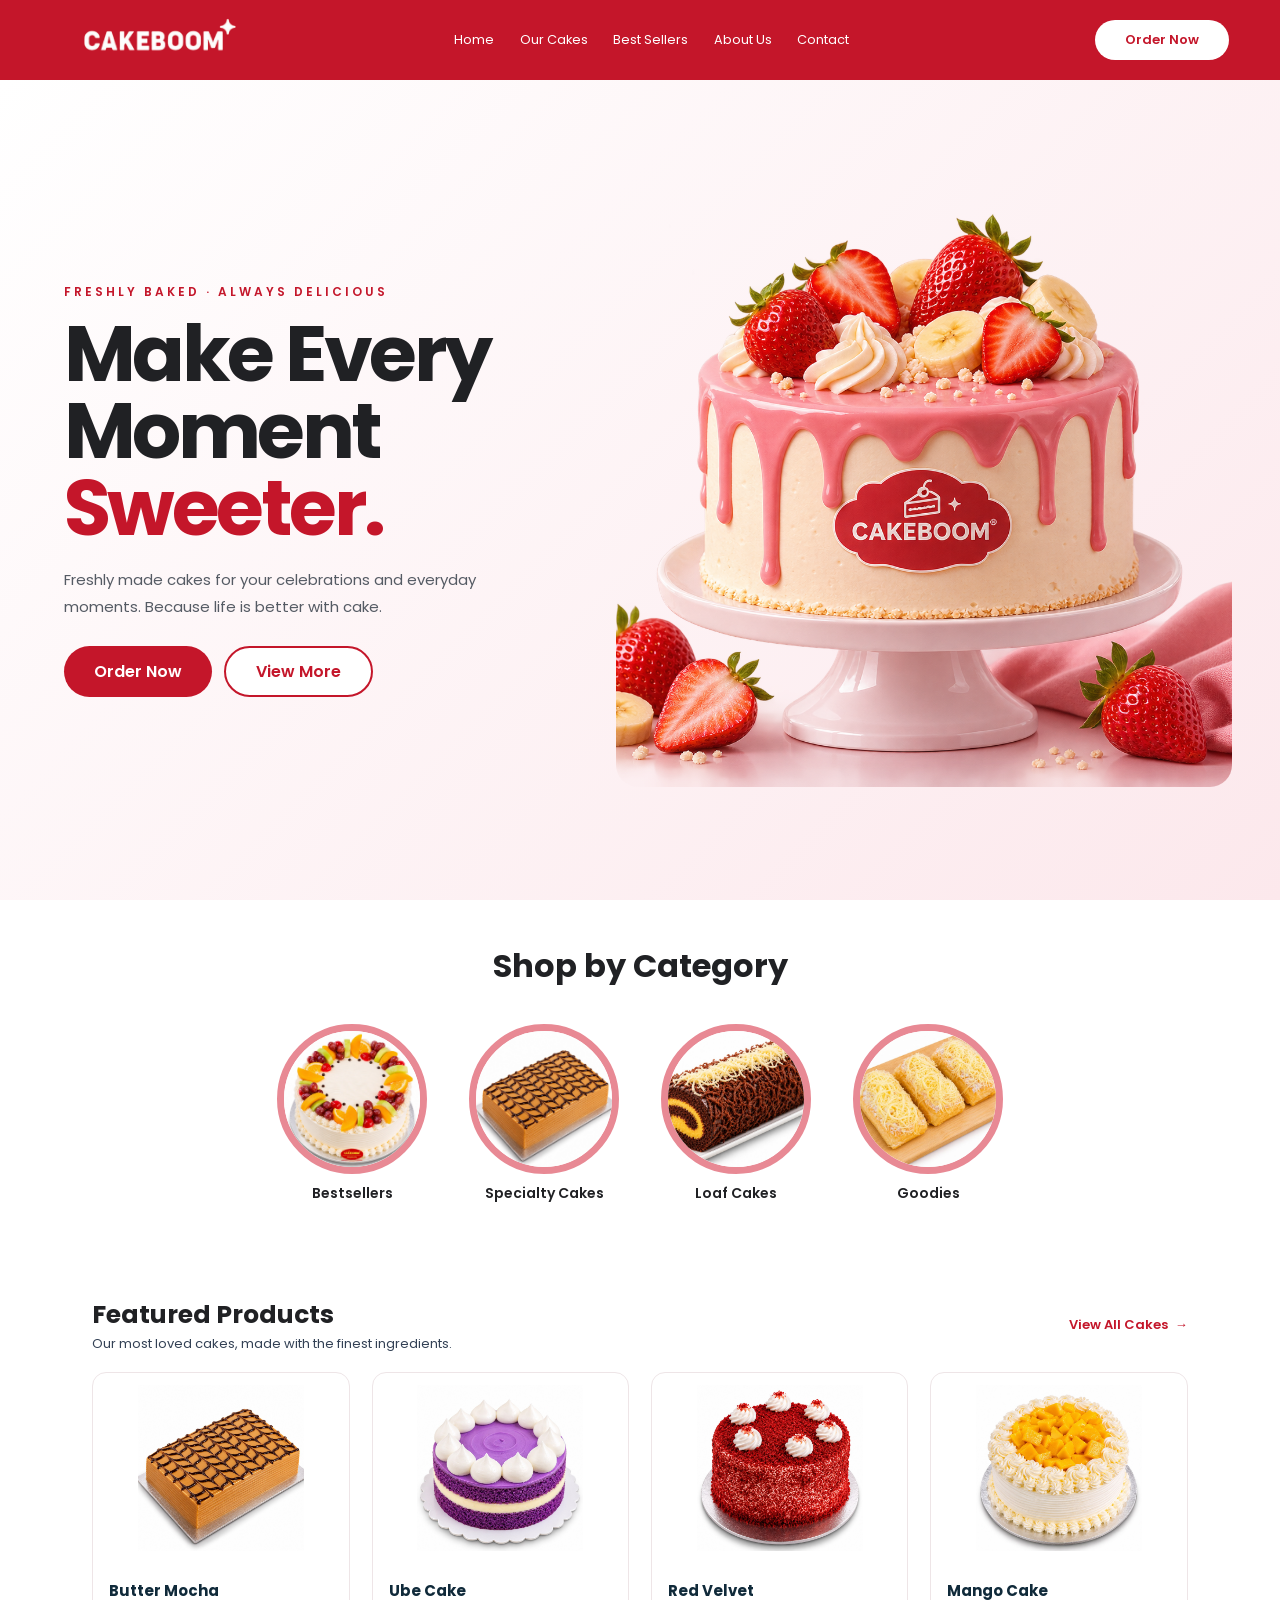
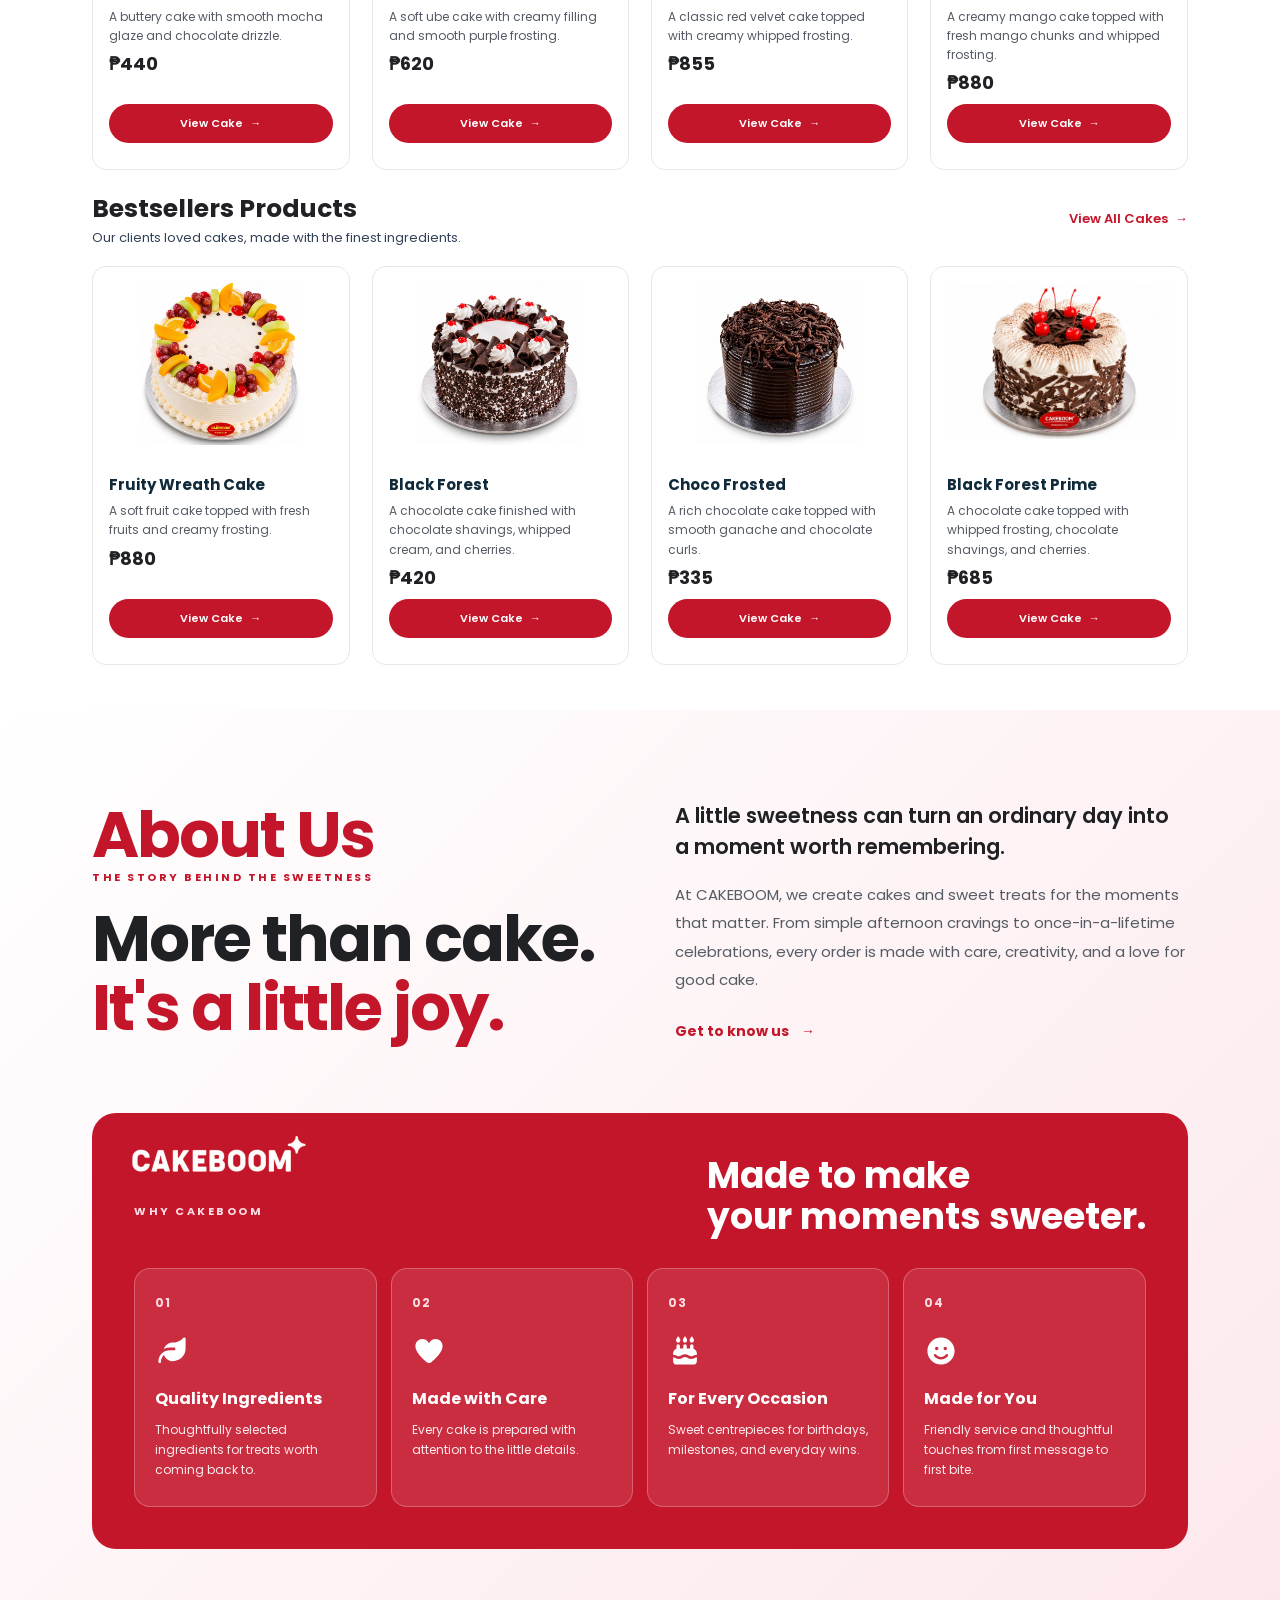
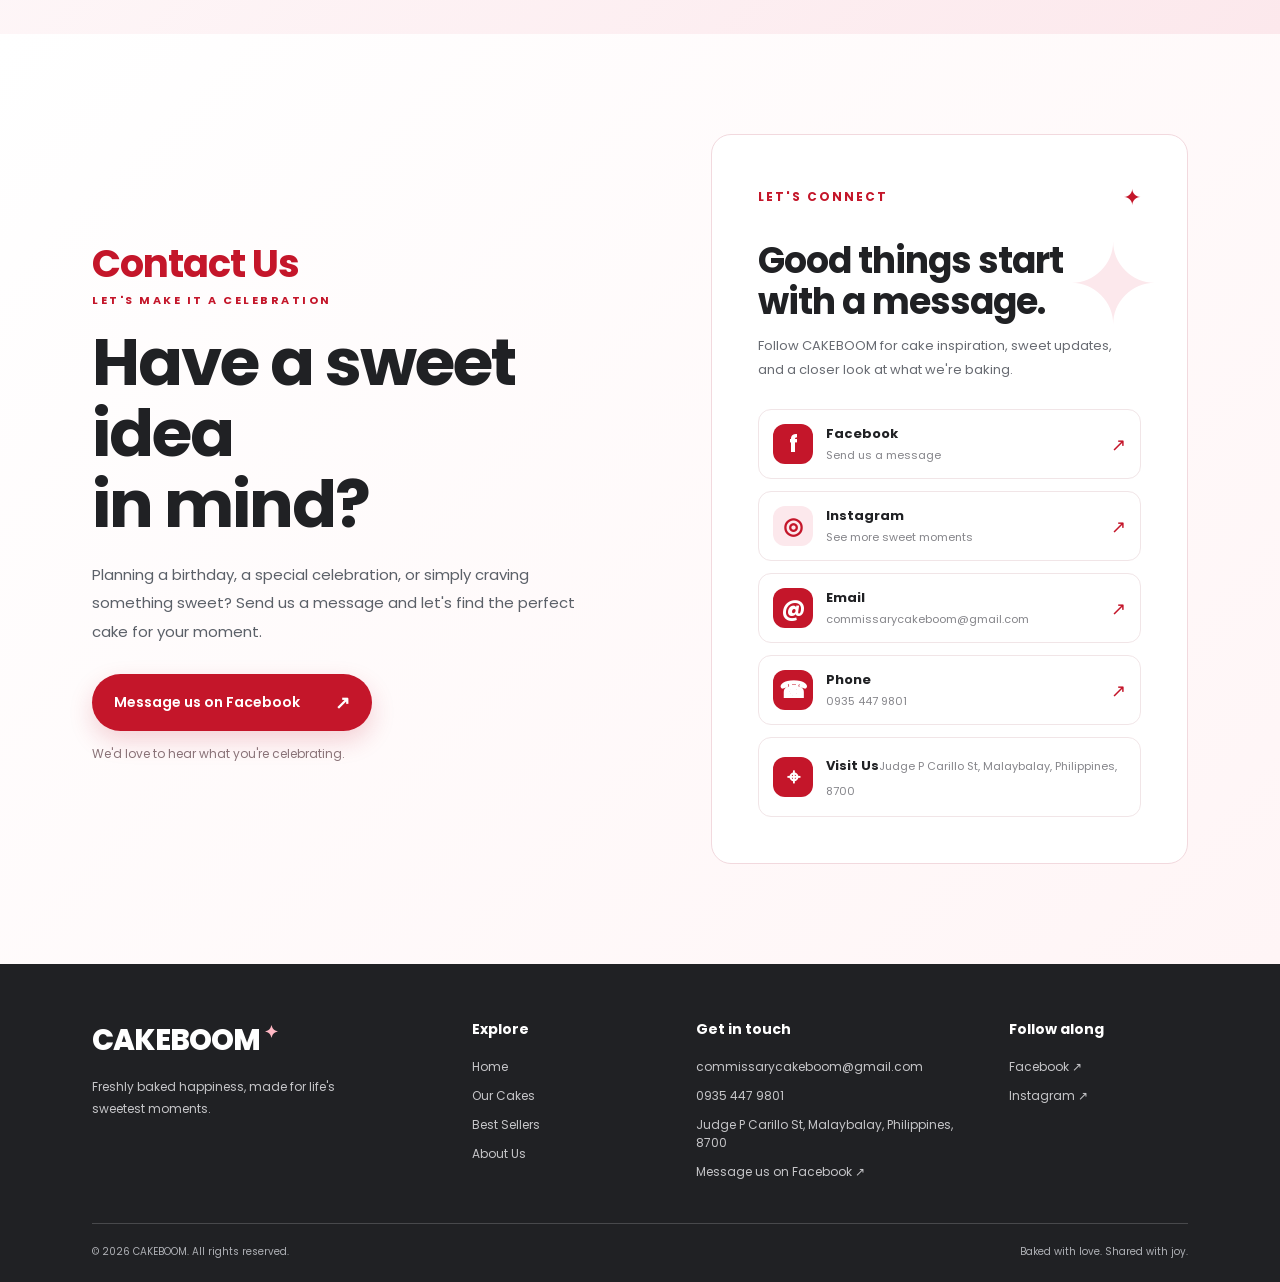
==== commit 34a7c01b: "Fix homepage order and contact links" ====
--- a/index.html
+++ b/index.html
@@ -41,8 +41,12 @@
             </nav>
           </div>
           <div>
-            <a href="https://www.facebook.com/tastehappiness" target="_blank"
-              ><button class="head-btn">Order Now</button></a
+            <a
+              class="head-btn"
+              href="https://www.facebook.com/tastehappiness"
+              target="_blank"
+              rel="noopener noreferrer"
+              >Order Now</a
             >
           </div>
         </div>
--- a/css/homepage.css
+++ b/css/homepage.css
@@ -62,21 +62,28 @@
 }
 
 .head-btn {
+    display: inline-flex;
+    align-items: center;
+    justify-content: center;
     padding: 10px 30px;
     border: 0;
     border-radius: 30px;
+    background: #fff;
     color: var(--primary-color);
     font-family: inherit;
+    font-size: 13px;
     font-weight: 600;
+    text-decoration: none;
     cursor: pointer;
     white-space: nowrap;
-    transition: all 0.3s ease;
-}
-
-.head-btn:hover{
-    background: #e8e6e6;
-    transform: translateY(-4px);
-    box-shadow: 0 8px 20px rgba(196, 22, 42, 0.25);
+    transition: background-color 0.25s ease, color 0.25s ease, transform 0.25s ease, box-shadow 0.25s ease;
+}
+
+.head-btn:hover {
+    background: #f8e8eb;
+    color: #a91022;
+    transform: translateY(-2px);
+    box-shadow: 0 8px 20px rgba(32, 33, 36, 0.16);
 }
 
 .logo {
@@ -99,6 +106,17 @@
 
 nav a:hover::after {
     width: 100%;
+}
+
+a:focus-visible,
+button:focus-visible {
+    outline: 3px solid #f3a9b5;
+    outline-offset: 4px;
+}
+
+::selection {
+    background: #fce8ec;
+    color: #202124;
 }
 
 .hero-container {
@@ -272,19 +290,20 @@
 }
 
 .cake-card {
+    display: flex;
+    flex-direction: column;
+    min-width: 0;
     overflow: hidden;
+    padding-bottom: 10px;
+    border: 1px solid #eee5e7;
+    border-radius: 14px;
     background-color: #fff;
-    border: 1px solid #e8e8e8;
-    transition: transform 0.25s ease, box-shadow 0.25s ease;
-    padding-bottom: 10px;
-    border-radius: 14px;
-    border-color: #eee5e7;
-    box-shadow: 0 5px 18px rgba(32, 33, 36, 0.035);
+    transition: transform 0.25s ease, border-color 0.25s ease;
 }
 
 .cake-card:hover {
-    transform: translateY(-5px);
-    box-shadow: 0 10px 24px rgba(32, 33, 36, 0.09);
+    transform: translateY(-3px);
+    border-color: #e8b9c1;
 }
 
 .cake-image {
@@ -297,7 +316,10 @@
 }
 
 .cake-info {
-     padding: 16px;
+    display: flex;
+    flex: 1;
+    flex-direction: column;
+    padding: 16px;
 }
 
 .cake-info h3 {
@@ -308,10 +330,10 @@
 }
 
 .cake-info > p:not(.cake-price) {
-    min-height: 38px;
-    color: #334155;
-      font-size: 12px;
-    line-height: 1.45;
+    min-height: 3.2em;
+    color: #555b64;
+    font-size: 12px;
+    line-height: 1.6;
 }
 
 
@@ -324,6 +346,7 @@
 
 .cake-link {
     display: block;
+    margin-top: auto;
     width: 100%;
     padding: 11px 14px;
     border-radius: 30px;
@@ -770,9 +793,8 @@
     overflow: hidden;
     padding: clamp(28px, 4vw, 46px);
     border: 1px solid #f2d9de;
-    border-radius: 26px;
+    border-radius: 20px;
     background: #fff;
-    box-shadow: 0 22px 55px rgba(80, 30, 40, 0.09);
 }
 
 .contact-social-card::after {
@@ -1124,6 +1146,13 @@
         display: block;
     }
 
+    .about-logo {
+        position: static;
+        display: block;
+        width: clamp(100px, 24vw, 140px);
+        margin: 0 0 18px;
+    }
+
     .about-highlight-heading h2 {
         margin-top: 10px;
     }
@@ -1144,14 +1173,16 @@
     }
 
     .logo {
-        position: absolute;
-        top: -45px;
-        width: 150px;
-        height: 150px;
-    }
-
-    .section-eyebrow{
-        display: none;
+        position: static;
+        width: clamp(112px, 31vw, 145px);
+        height: auto;
+    }
+
+    .section-eyebrow {
+        display: block;
+        margin-bottom: 12px;
+        font-size: 9px;
+        letter-spacing: 1.5px;
     }
 
     .header-container nav {
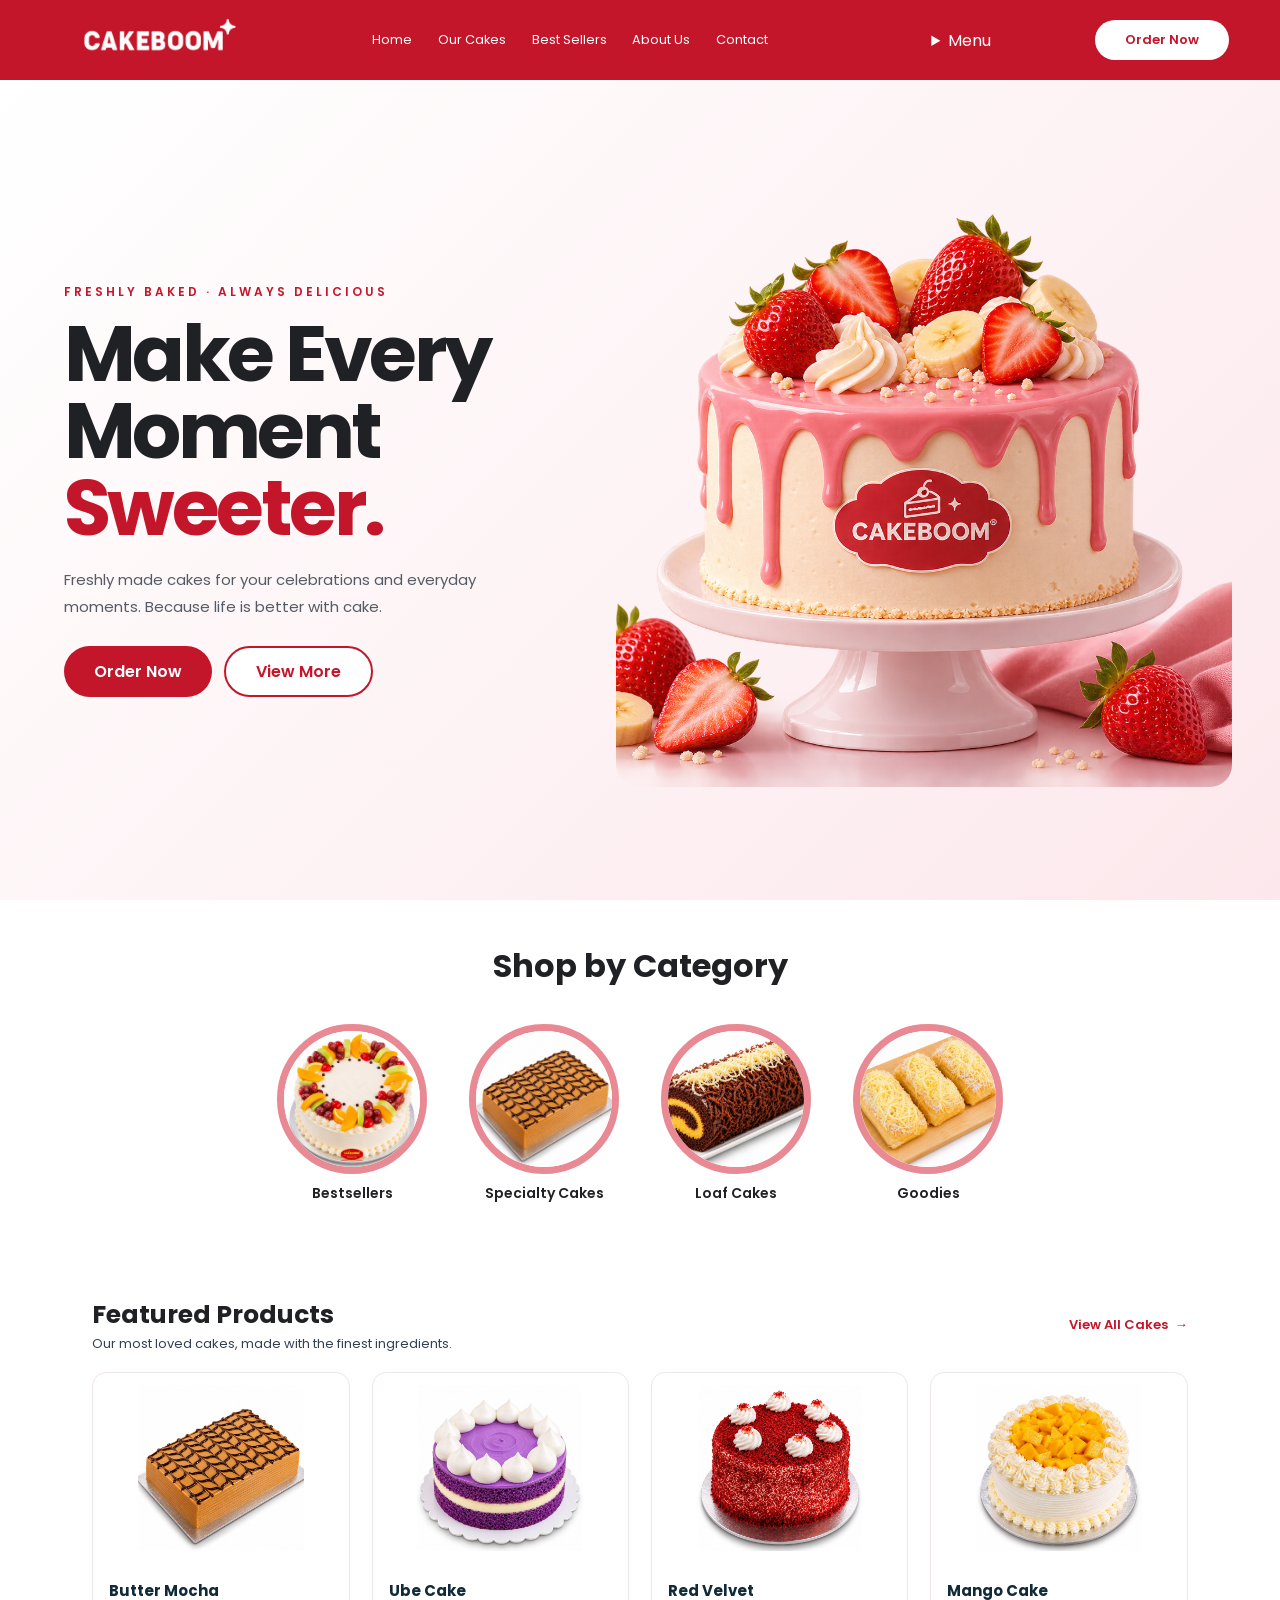
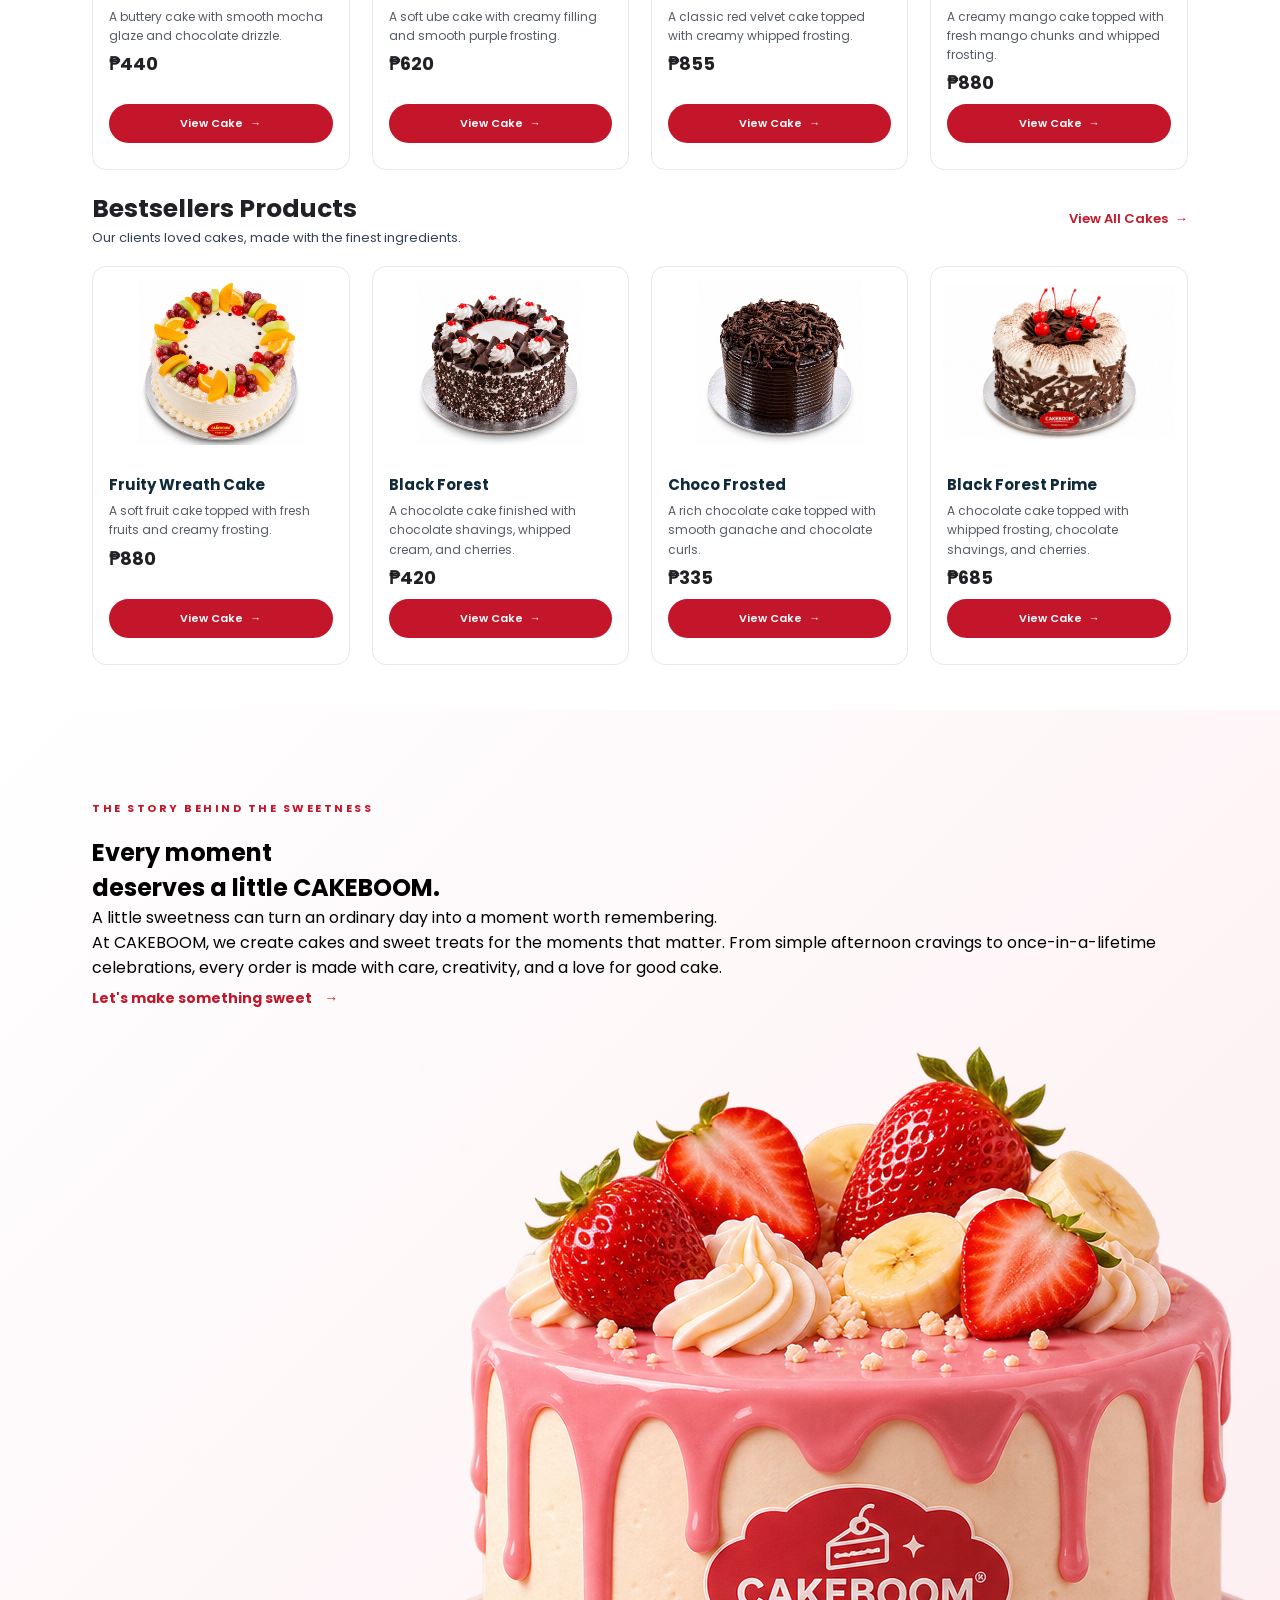
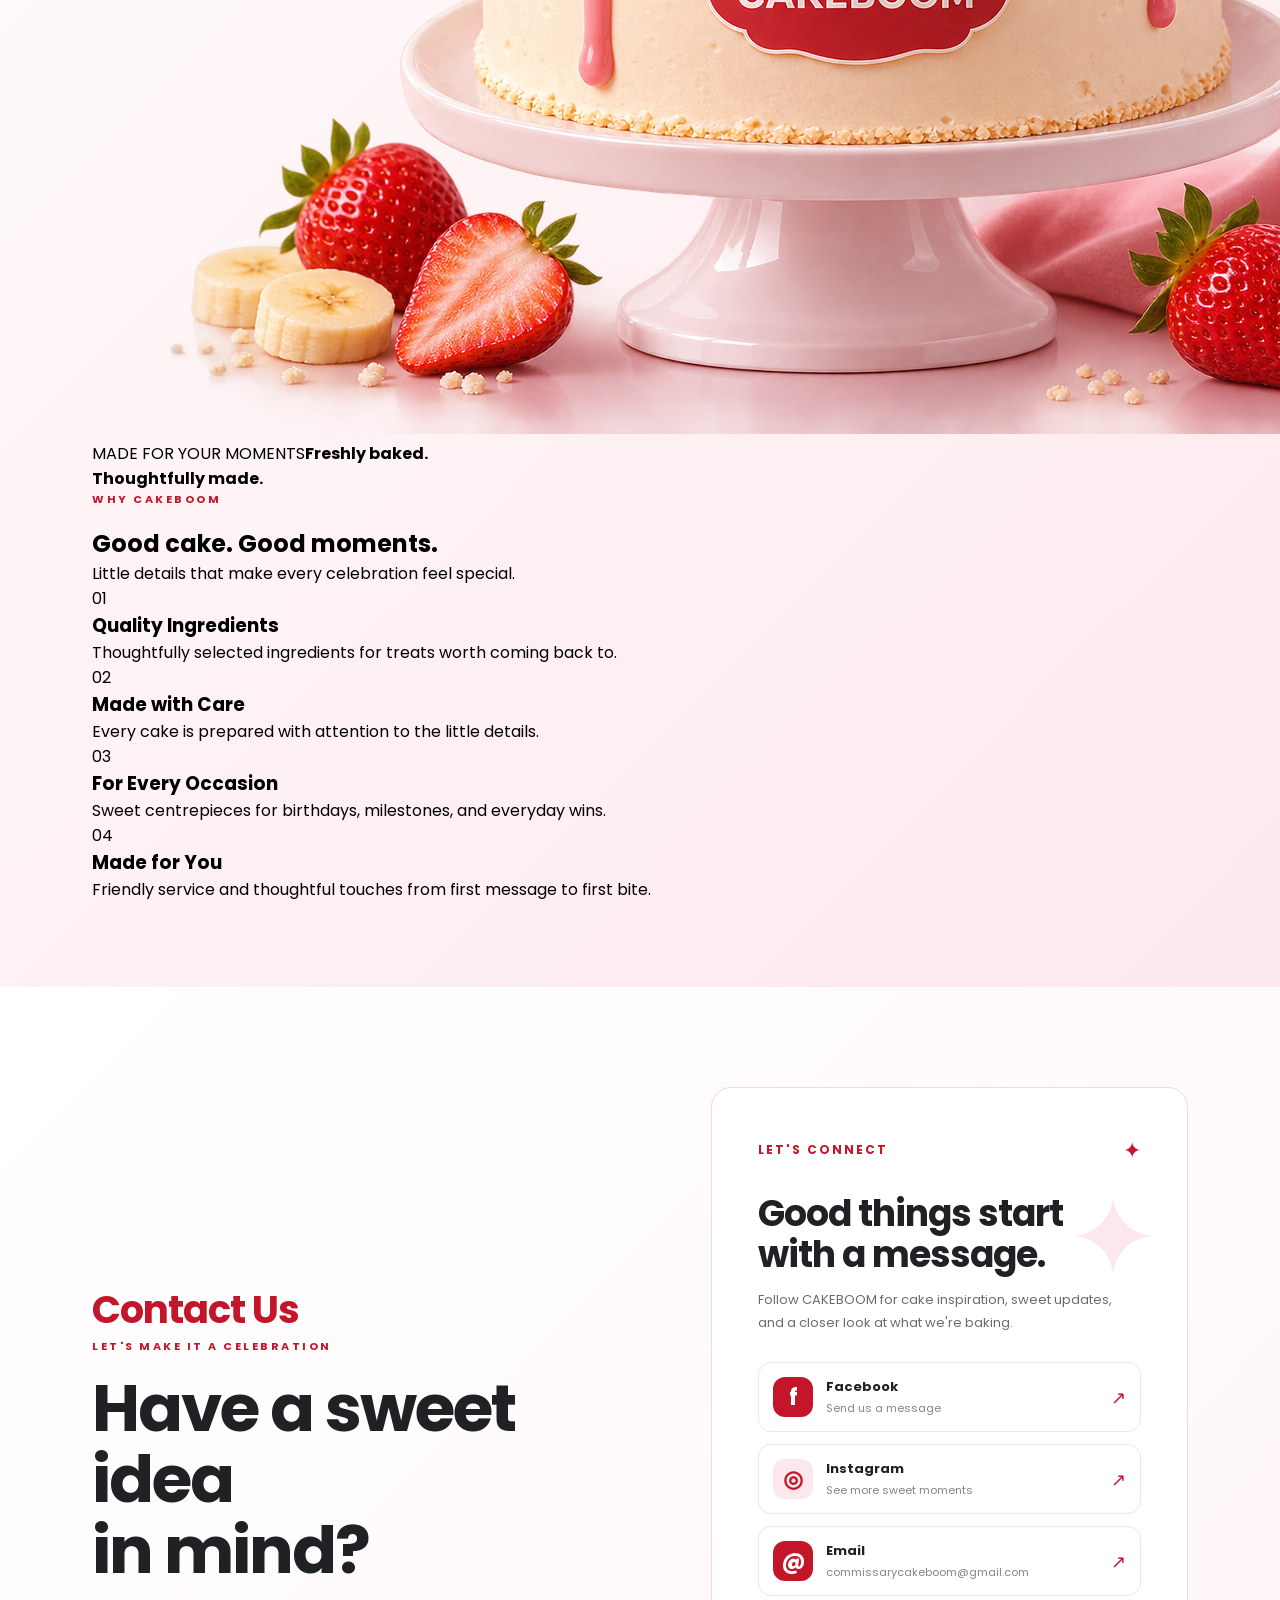
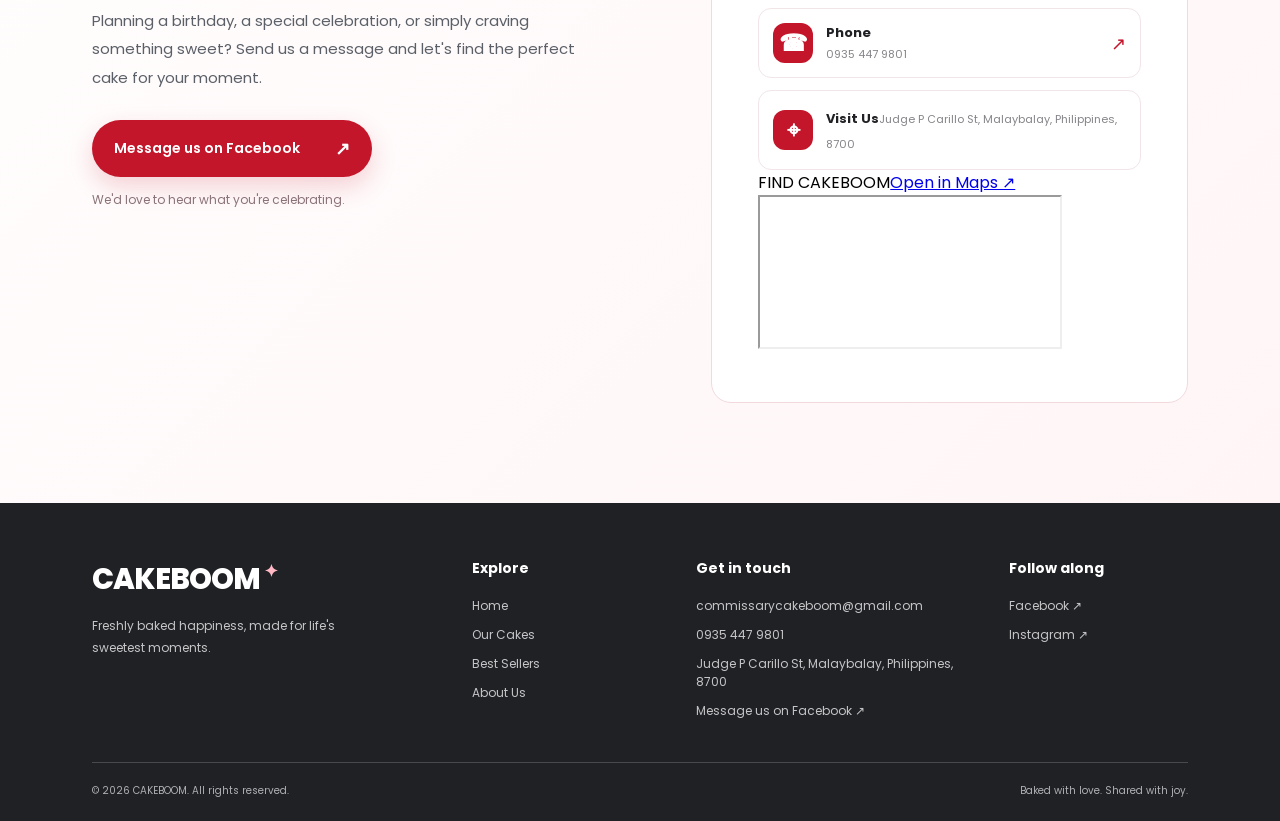
==== commit e853071c: "Refine responsive header, cake cards, about and contact map" ====
--- a/index.html
+++ b/index.html
@@ -21,34 +21,35 @@
     <title>Cakeboom</title>
   </head>
   <body>
-    <header>
+    <header class="site-header">
       <div class="header-wrapper">
         <div class="header-container">
-          <div>
-            <img
-              class="logo"
-              src="/assets/images/cakeboom-logo.png"
-              alt="CakeBoom Logo"
-            />
-          </div>
-          <div>
-            <nav>
+          <div class="header-brand">
+            <a href="#home" aria-label="CAKEBOOM home">
+              <img class="logo" src="/assets/images/cakeboom-logo.png" alt="CakeBoom Logo" />
+            </a>
+          </div>
+          <nav class="desktop-nav" aria-label="Main navigation">
+              <a href="#home">Home</a>
+              <a href="/pages/cakes.html">Our Cakes</a>
+              <a href="#bestsellers">Best Sellers</a>
+              <a href="#about">About Us</a>
+              <a href="#contact">Contact</a>
+          </nav>
+          <details class="mobile-menu">
+            <summary aria-label="Open navigation menu">
+              <span class="menu-lines" aria-hidden="true"><i></i><i></i><i></i></span>
+              <span>Menu</span>
+            </summary>
+            <nav aria-label="Mobile navigation">
               <a href="#home">Home</a>
               <a href="/pages/cakes.html">Our Cakes</a>
               <a href="#bestsellers">Best Sellers</a>
               <a href="#about">About Us</a>
               <a href="#contact">Contact</a>
             </nav>
-          </div>
-          <div>
-            <a
-              class="head-btn"
-              href="https://www.facebook.com/tastehappiness"
-              target="_blank"
-              rel="noopener noreferrer"
-              >Order Now</a
-            >
-          </div>
+          </details>
+          <a class="head-btn" href="https://www.facebook.com/tastehappiness" target="_blank" rel="noopener noreferrer">Order Now</a>
         </div>
       </div>
     </header>
@@ -297,89 +298,30 @@
       </section>
 
       <section class="about-section" id="about">
-        <div class="about-container">
-          <div class="about-intro">
-            <h2><span>About Us</span></h2>
+        <div class="about-story-wrap">
+          <div class="about-story-copy">
             <p class="section-eyebrow">THE STORY BEHIND THE SWEETNESS</p>
-            <h2>More than cake.<br /><span>It's a little joy.</span></h2>
-          </div>
-          <div class="about-copy">
-            <p class="about-lead">
-              A little sweetness can turn an ordinary day into a moment worth
-              remembering.
-            </p>
-            <p>
-              At CAKEBOOM, we create cakes and sweet treats for the moments that
-              matter. From simple afternoon cravings to once-in-a-lifetime
-              celebrations, every order is made with care, creativity, and a
-              love for good cake.
-            </p>
-            <a class="about-link" href="#contact"
-              >Get to know us <span>→</span></a
-            >
+            <h2>Every moment<br />deserves a little <span>CAKEBOOM.</span></h2>
+            <p class="about-story-lead">A little sweetness can turn an ordinary day into a moment worth remembering.</p>
+            <p>At CAKEBOOM, we create cakes and sweet treats for the moments that matter. From simple afternoon cravings to once-in-a-lifetime celebrations, every order is made with care, creativity, and a love for good cake.</p>
+            <a class="about-link" href="#contact">Let's make something sweet <span>→</span></a>
+          </div>
+          <div class="about-story-visual">
+            <img src="/assets/images/cake-hero-03.png" alt="A CAKEBOOM celebration cake" />
+            <div class="about-photo-note"><span>MADE FOR YOUR MOMENTS</span><strong>Freshly baked.<br />Thoughtfully made.</strong></div>
           </div>
         </div>
-        <div class="about-highlight">
-          <div class="about-highlight-heading">
-            <img
-              class="about-logo"
-              src="/assets/images/cakeboom-logo.png"
-              alt="Cakeboom logo"
-            />
+        <div class="about-values">
+          <div class="about-values-heading">
             <p class="section-eyebrow">WHY CAKEBOOM</p>
-            <h2>Made to make<br />your moments sweeter.</h2>
-          </div>
-          <div class="reasons">
-            <article class="reason-card">
-              <span class="reason-number">01</span>
-              <img
-                class="icon"
-                src="assets/images/leaf-solid-full.svg"
-                alt=""
-              />
-              <h3>Quality Ingredients</h3>
-              <p>
-                Thoughtfully selected ingredients for treats worth coming back
-                to.
-              </p>
-            </article>
-            <article class="reason-card">
-              <span class="reason-number">02</span>
-              <img
-                class="icon"
-                src="assets/images/heart-solid-full.svg"
-                alt=""
-              />
-              <h3>Made with Care</h3>
-              <p>
-                Every cake is prepared with attention to the little details.
-              </p>
-            </article>
-            <article class="reason-card">
-              <span class="reason-number">03</span>
-              <img
-                class="icon"
-                src="assets/images/cake-candles-solid-full.svg"
-                alt=""
-              />
-              <h3>For Every Occasion</h3>
-              <p>
-                Sweet centrepieces for birthdays, milestones, and everyday wins.
-              </p>
-            </article>
-            <article class="reason-card">
-              <span class="reason-number">04</span>
-              <img
-                class="icon"
-                src="assets/images/face-smile-solid-full.svg"
-                alt=""
-              />
-              <h3>Made for You</h3>
-              <p>
-                Friendly service and thoughtful touches from first message to
-                first bite.
-              </p>
-            </article>
+            <h2>Good cake. Good moments.</h2>
+            <p>Little details that make every celebration feel special.</p>
+          </div>
+          <div class="about-values-grid">
+            <article class="about-value-card"><span>01</span><h3>Quality Ingredients</h3><p>Thoughtfully selected ingredients for treats worth coming back to.</p></article>
+            <article class="about-value-card"><span>02</span><h3>Made with Care</h3><p>Every cake is prepared with attention to the little details.</p></article>
+            <article class="about-value-card"><span>03</span><h3>For Every Occasion</h3><p>Sweet centrepieces for birthdays, milestones, and everyday wins.</p></article>
+            <article class="about-value-card"><span>04</span><h3>Made for You</h3><p>Friendly service and thoughtful touches from first message to first bite.</p></article>
           </div>
         </div>
       </section>
@@ -466,6 +408,10 @@
                 >
               </div>
             </div>
+            <div class="contact-map-card">
+              <div class="contact-map-heading"><span>FIND CAKEBOOM</span><a href="https://www.google.com/maps?q=8.1553702227036,125.12899786239" target="_blank" rel="noopener noreferrer">Open in Maps ↗</a></div>
+              <iframe title="CAKEBOOM shop location map" src="https://www.google.com/maps?q=8.1553702227036,125.12899786239&amp;output=embed" loading="lazy" referrerpolicy="no-referrer-when-downgrade" allowfullscreen></iframe>
+            </div>
           </div>
         </div>
       </section>
@@ -480,13 +426,13 @@
         >
           <a
             class="cake-modal-backdrop"
-            href="pages/cakes.html#specialty-cakes"
+            href="#cake-sections"
             aria-label="Close cake details"
           ></a>
           <div class="cake-modal-panel">
             <a
               class="cake-modal-close"
-              href="pages/cakes.html#specialty-cakes"
+              href="#cake-sections"
               aria-label="Close"
               >&times;</a
             >
@@ -538,13 +484,13 @@
         >
           <a
             class="cake-modal-backdrop"
-            href="pages/cakes.html#specialty-cakes"
+            href="#cake-sections"
             aria-label="Close cake details"
           ></a>
           <div class="cake-modal-panel">
             <a
               class="cake-modal-close"
-              href="pages/cakes.html#specialty-cakes"
+              href="#cake-sections"
               aria-label="Close"
               >&times;</a
             >
@@ -588,13 +534,13 @@
         >
           <a
             class="cake-modal-backdrop"
-            href="pages/cakes.html#specialty-cakes"
+            href="#cake-sections"
             aria-label="Close cake details"
           ></a>
           <div class="cake-modal-panel">
             <a
               class="cake-modal-close"
-              href="pages/cakes.html#specialty-cakes"
+              href="#cake-sections"
               aria-label="Close"
               >&times;</a
             >
@@ -639,13 +585,13 @@
         >
           <a
             class="cake-modal-backdrop"
-            href="pages/cakes.html#specialty-cakes"
+            href="#cake-sections"
             aria-label="Close cake details"
           ></a>
           <div class="cake-modal-panel">
             <a
               class="cake-modal-close"
-              href="pages/cakes.html#specialty-cakes"
+              href="#cake-sections"
               aria-label="Close"
               >&times;</a
             >
@@ -690,13 +636,13 @@
         >
           <a
             class="cake-modal-backdrop"
-            href="pages/cakes.html#bestsellers"
+            href="#bestsellers"
             aria-label="Close cake details"
           ></a>
           <div class="cake-modal-panel">
             <a
               class="cake-modal-close"
-              href="pages/cakes.html#bestsellers"
+              href="#bestsellers"
               aria-label="Close"
               >&times;</a
             >
@@ -743,13 +689,13 @@
         >
           <a
             class="cake-modal-backdrop"
-            href="pages/cakes.html#bestsellers"
+            href="#bestsellers"
             aria-label="Close cake details"
           ></a>
           <div class="cake-modal-panel">
             <a
               class="cake-modal-close"
-              href="pages/cakes.html#bestsellers"
+              href="#bestsellers"
               aria-label="Close"
               >&times;</a
             >
@@ -803,13 +749,13 @@
         >
           <a
             class="cake-modal-backdrop"
-            href="pages/cakes.html#bestsellers"
+            href="#bestsellers"
             aria-label="Close cake details"
           ></a>
           <div class="cake-modal-panel">
             <a
               class="cake-modal-close"
-              href="pages/cakes.html#bestsellers"
+              href="#bestsellers"
               aria-label="Close"
               >&times;</a
             >
@@ -860,13 +806,13 @@
         >
           <a
             class="cake-modal-backdrop"
-            href="pages/cakes.html#bestsellers"
+            href="#bestsellers"
             aria-label="Close cake details"
           ></a>
           <div class="cake-modal-panel">
             <a
               class="cake-modal-close"
-              href="pages/cakes.html#bestsellers"
+              href="#bestsellers"
               aria-label="Close"
               >&times;</a
             >
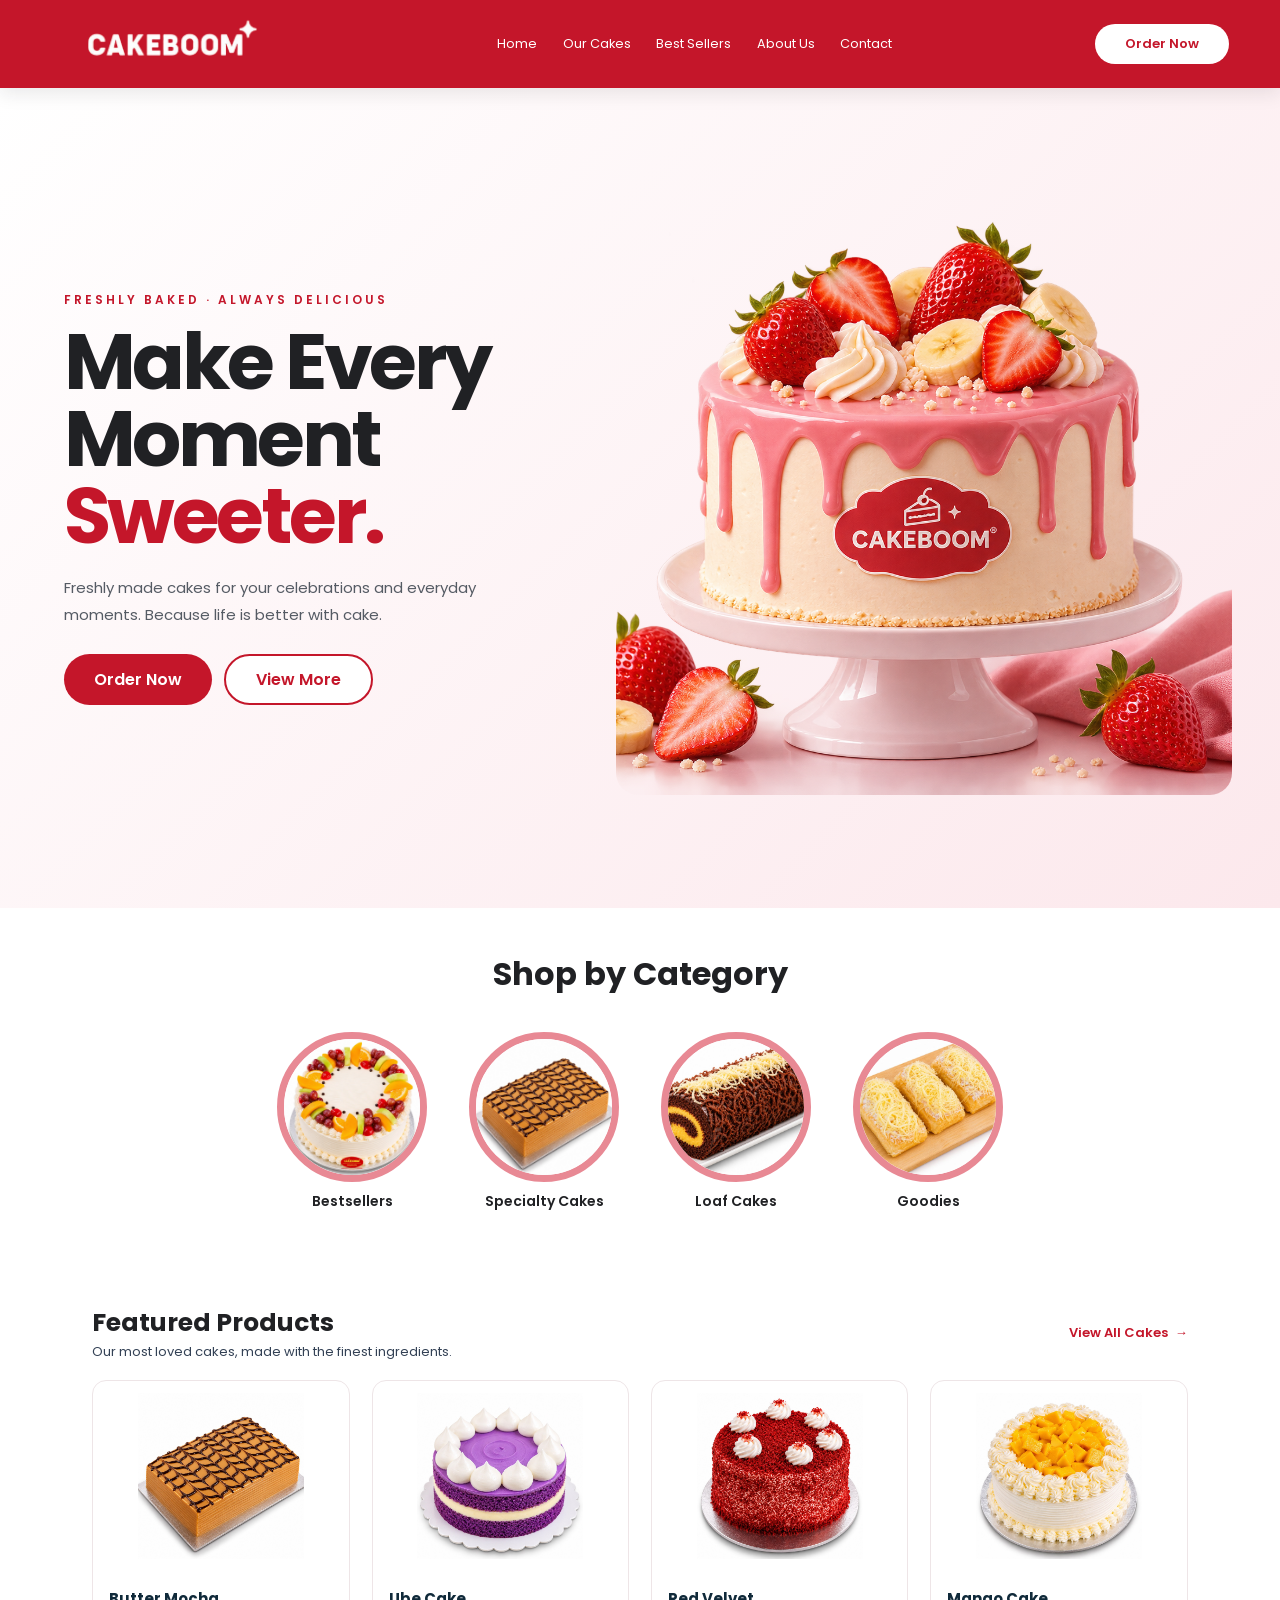
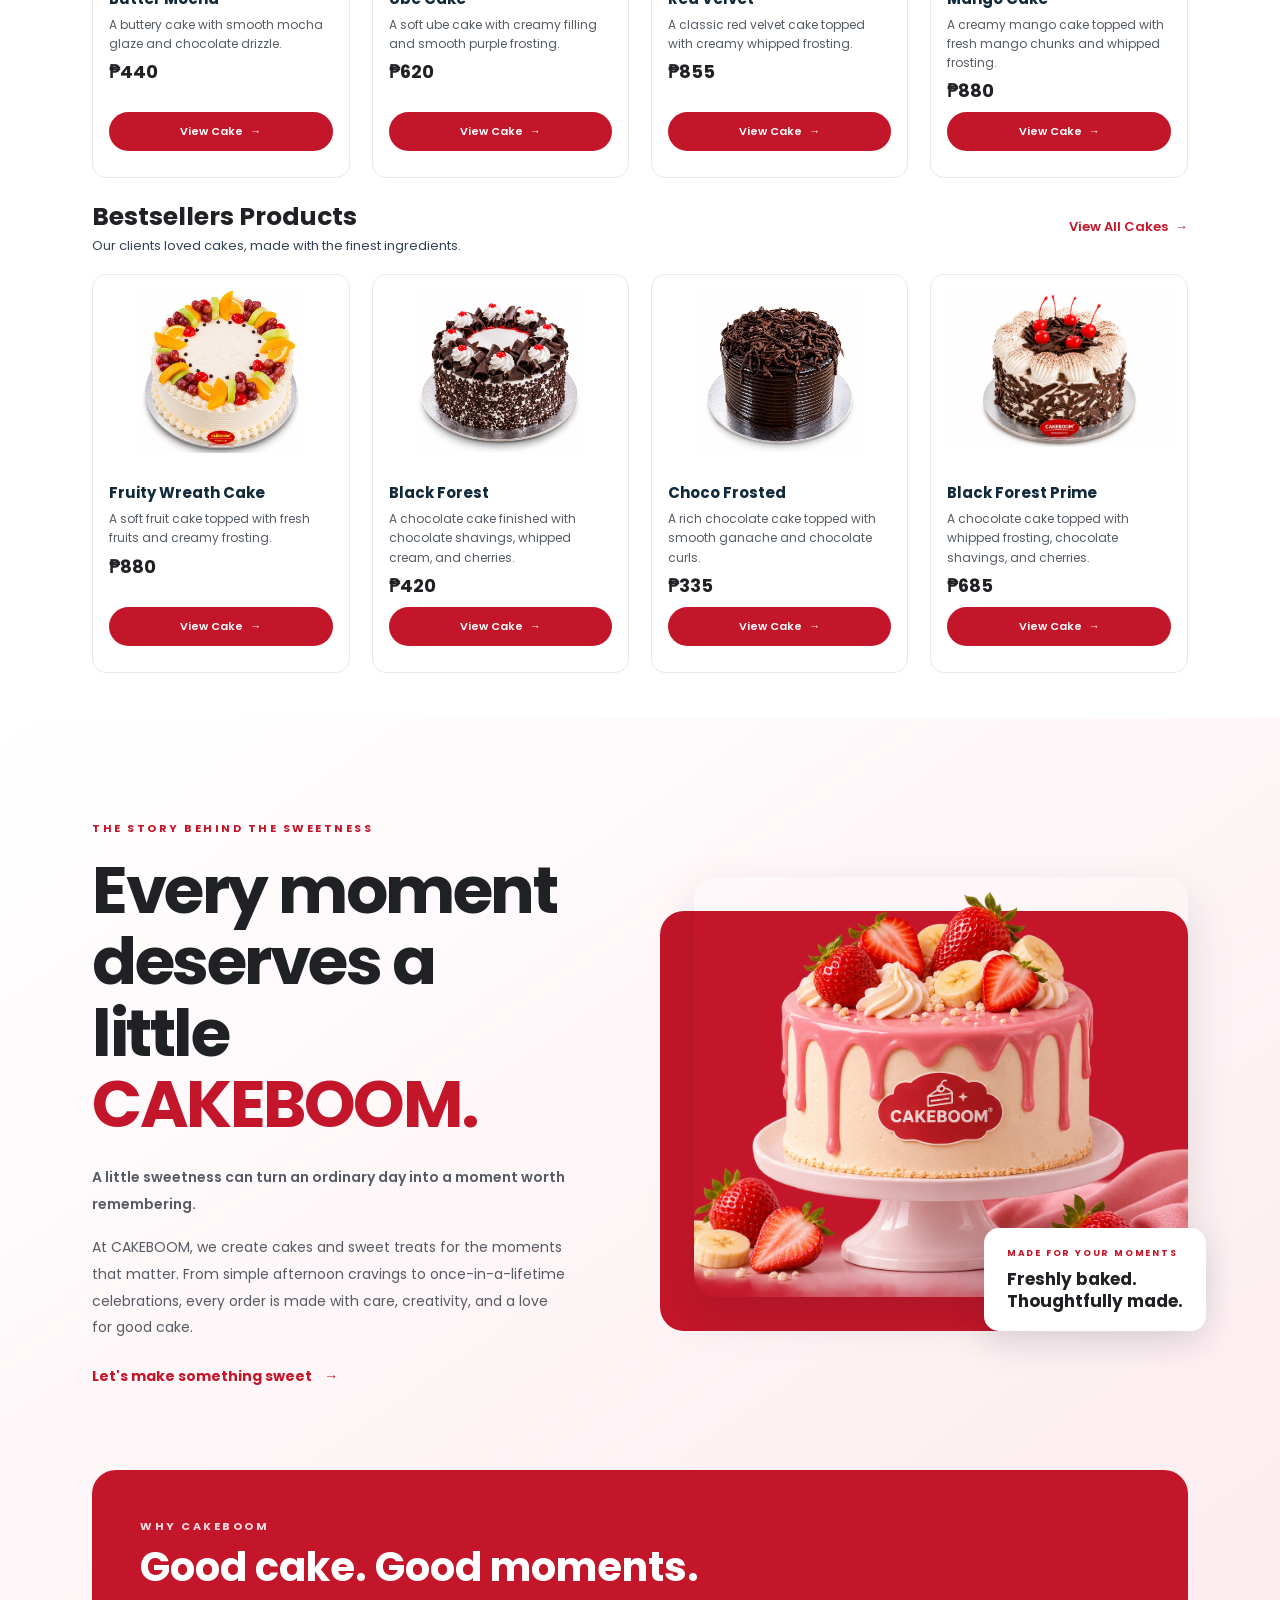
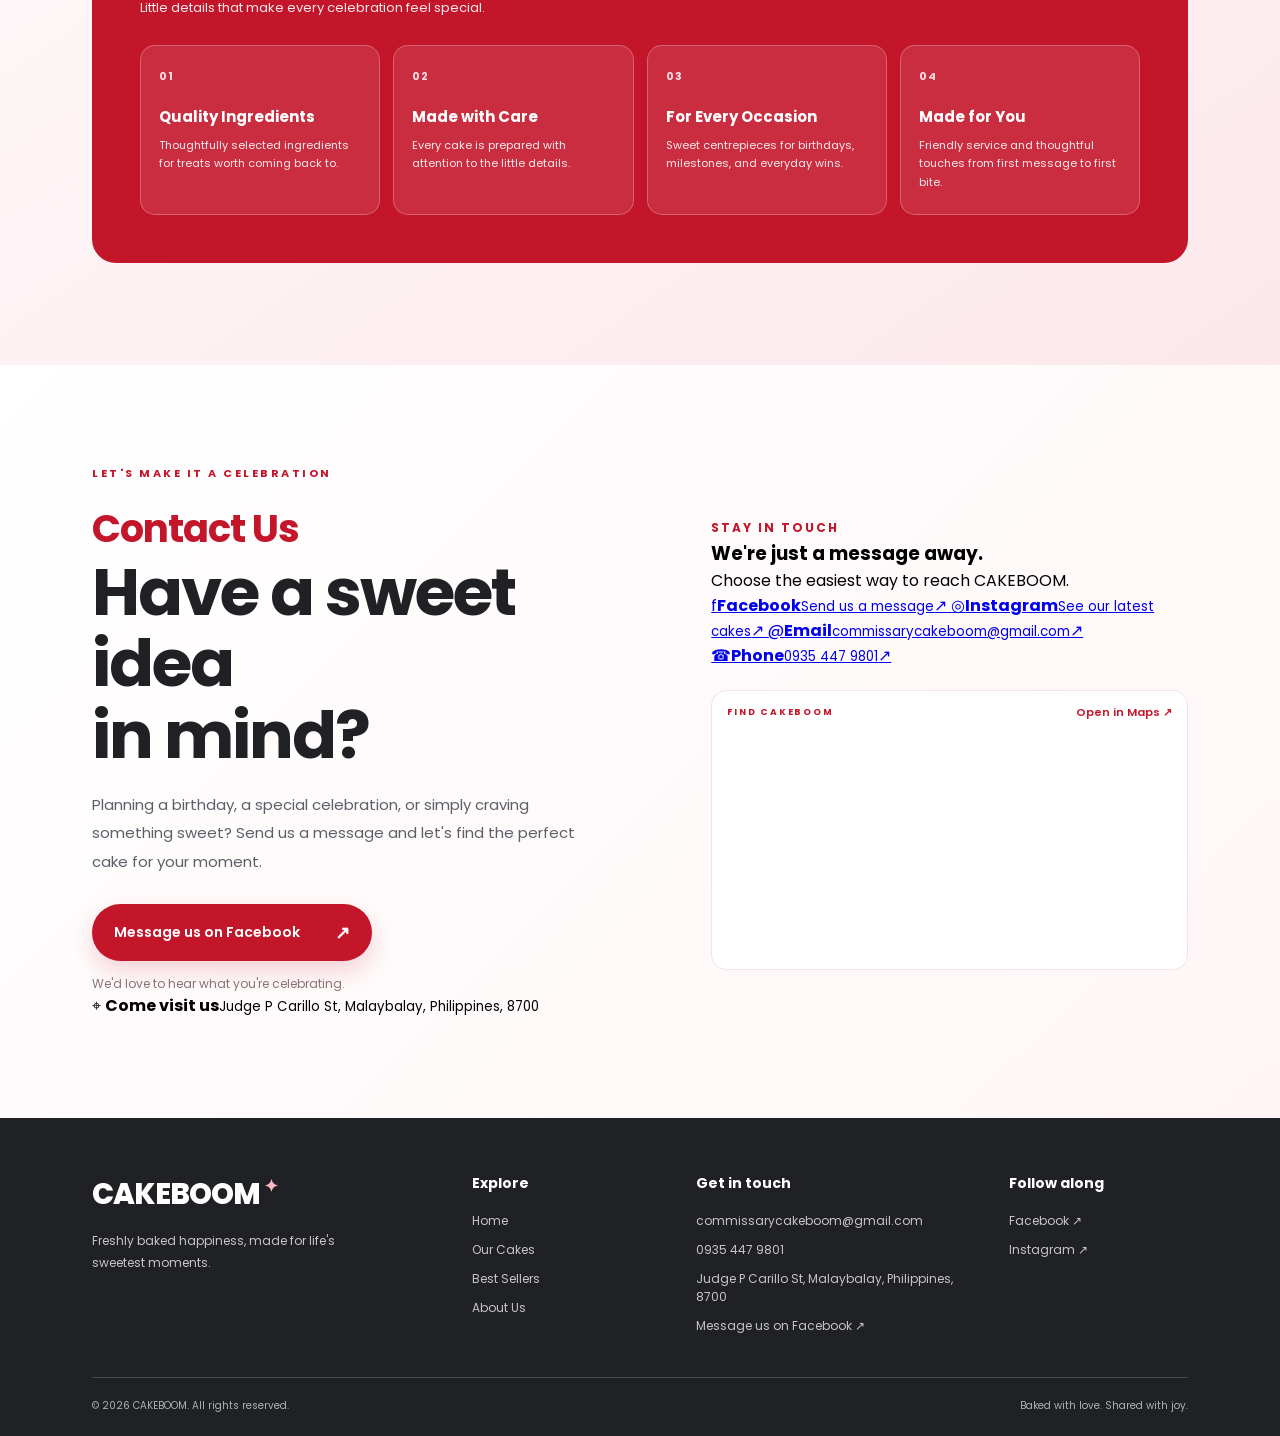
==== commit 3cf3a995: "Redesign compact contact section and align mobile header" ====
--- a/index.html
+++ b/index.html
@@ -327,86 +327,40 @@
       </section>
 
       <section class="contact-section" id="contact">
-        <div class="contact-container">
+        <div class="contact-container contact-redesign">
           <div class="contact-copy">
+            <p class="section-eyebrow">LET'S MAKE IT A CELEBRATION</p>
             <h1 class="contact-title"><span>Contact Us</span></h1>
-            <p class="section-eyebrow">LET'S MAKE IT A CELEBRATION</p>
             <h2>Have a sweet idea<br />in mind?</h2>
-            <p>
-              Planning a birthday, a special celebration, or simply craving
-              something sweet? Send us a message and let's find the perfect cake
-              for your moment.
-            </p>
-            <a
-              class="contact-facebook-btn"
-              href="https://www.facebook.com/tastehappiness"
-              target="_blank"
-              rel="noopener noreferrer"
-            >
+            <p>Planning a birthday, a special celebration, or simply craving something sweet? Send us a message and let's find the perfect cake for your moment.</p>
+            <a class="contact-facebook-btn" href="https://www.facebook.com/tastehappiness" target="_blank" rel="noopener noreferrer">
               Message us on Facebook <span>↗</span>
             </a>
-            <p class="contact-response-note">
-              We'd love to hear what you're celebrating.
-            </p>
-          </div>
-
-          <div class="contact-social-card">
-            <div class="contact-card-top">
-              <span class="contact-card-label">LET'S CONNECT</span>
-              <span class="contact-card-sparkle">✦</span>
-            </div>
-            <h3>Good things start<br />with a message.</h3>
-            <p>
-              Follow CAKEBOOM for cake inspiration, sweet updates, and a closer
-              look at what we're baking.
-            </p>
-            <div class="contact-social-links">
-              <a
-                href="https://www.facebook.com/tastehappiness"
-                target="_blank"
-                rel="noopener noreferrer"
-              >
-                <span class="social-link-icon">f</span>
-                <span
-                  ><strong>Facebook</strong
-                  ><small>Send us a message</small></span
-                >
-                <span class="social-link-arrow">↗</span>
+            <p class="contact-response-note">We'd love to hear what you're celebrating.</p>
+            <div class="contact-location-note">
+              <span class="contact-location-pin">⌖</span>
+              <span><strong>Come visit us</strong><small>Judge P Carillo St, Malaybalay, Philippines, 8700</small></span>
+            </div>
+          </div>
+          <div class="contact-panel">
+            <div class="contact-panel-heading">
+              <span class="contact-card-label">STAY IN TOUCH</span>
+              <h3>We're just a message away.</h3>
+              <p>Choose the easiest way to reach CAKEBOOM.</p>
+            </div>
+            <div class="contact-quick-links">
+              <a href="https://www.facebook.com/tastehappiness" target="_blank" rel="noopener noreferrer">
+                <span class="quick-link-icon">f</span><span><strong>Facebook</strong><small>Send us a message</small></span><span class="quick-link-arrow">↗</span>
               </a>
-              <a
-                href="https://www.instagram.com/cakeboom_ig/"
-                target="_blank"
-                rel="noopener noreferrer"
-              >
-                <span class="social-link-icon instagram-icon">◎</span>
-                <span
-                  ><strong>Instagram</strong
-                  ><small>See more sweet moments</small></span
-                >
-                <span class="social-link-arrow">↗</span>
+              <a href="https://www.instagram.com/cakeboom_ig/" target="_blank" rel="noopener noreferrer">
+                <span class="quick-link-icon">◎</span><span><strong>Instagram</strong><small>See our latest cakes</small></span><span class="quick-link-arrow">↗</span>
               </a>
               <a href="mailto:commissarycakeboom@gmail.com">
-                <span class="social-link-icon contact-info-icon">@</span>
-                <span
-                  ><strong>Email</strong
-                  ><small>commissarycakeboom@gmail.com</small></span
-                >
-                <span class="social-link-arrow">↗</span>
+                <span class="quick-link-icon">@</span><span><strong>Email</strong><small>commissarycakeboom@gmail.com</small></span><span class="quick-link-arrow">↗</span>
               </a>
               <a href="tel:+639354479801">
-                <span class="social-link-icon contact-info-icon">☎</span>
-                <span><strong>Phone</strong><small>0935 447 9801</small></span>
-                <span class="social-link-arrow">↗</span>
+                <span class="quick-link-icon">☎</span><span><strong>Phone</strong><small>0935 447 9801</small></span><span class="quick-link-arrow">↗</span>
               </a>
-              <div class="contact-address-row">
-                <span class="social-link-icon contact-info-icon">⌖</span>
-                <span
-                  ><strong>Visit Us</strong
-                  ><small
-                    >Judge P Carillo St, Malaybalay, Philippines, 8700</small
-                  ></span
-                >
-              </div>
             </div>
             <div class="contact-map-card">
               <div class="contact-map-heading"><span>FIND CAKEBOOM</span><a href="https://www.google.com/maps?q=8.1553702227036,125.12899786239" target="_blank" rel="noopener noreferrer">Open in Maps ↗</a></div>
--- a/css/homepage.css
+++ b/css/homepage.css
@@ -1439,3 +1439,427 @@
   font-weight: 700;
   letter-spacing: 1.5px;
 }
+
+
+/* RESPONSIVE STICKY HEADER + CSS-ONLY MOBILE MENU */
+.site-header {
+    position: sticky;
+    top: 0;
+    z-index: 950;
+}
+.header-wrapper {
+    height: 88px;
+    box-shadow: 0 5px 18px rgba(32, 33, 36, 0.10);
+}
+.header-container {
+    height: 88px;
+}
+.header-brand {
+    flex: 0 0 auto;
+}
+.logo {
+    width: clamp(175px, 19vw, 245px);
+}
+.desktop-nav {
+    display: flex;
+    align-items: center;
+    gap: clamp(14px, 1.8vw, 28px);
+    margin: 0;
+}
+.desktop-nav a {
+    position: relative;
+    color: #fff;
+    font-size: clamp(12px, 0.95vw, 14px);
+    text-decoration: none;
+    white-space: nowrap;
+}
+.mobile-menu {
+    display: none;
+}
+.mobile-menu summary {
+    list-style: none;
+    cursor: pointer;
+}
+.mobile-menu summary::-webkit-details-marker {
+    display: none;
+}
+.mobile-menu nav {
+    display: grid;
+    gap: 0;
+}
+.mobile-menu nav a {
+    display: block;
+    padding: 13px 16px;
+    color: #fff;
+    text-decoration: none;
+    font-size: 13px;
+    border-bottom: 1px solid rgba(255,255,255,0.14);
+}
+.mobile-menu nav a:last-child {
+    border-bottom: 0;
+}
+.mobile-menu nav a:hover,
+.mobile-menu nav a:focus-visible {
+    background: rgba(255,255,255,0.12);
+}
+@media (max-width: 900px) {
+    .desktop-nav {
+        gap: 12px;
+    }
+    .logo {
+        width: 180px;
+    }
+}
+@media (max-width: 760px) {
+    .header-wrapper,
+    .header-container {
+        height: 76px;
+    }
+    .header-container {
+        display: flex;
+        flex-wrap: nowrap;
+        gap: 12px;
+        padding: 0 5%;
+    }
+    .header-container > div {
+        order: initial;
+    }
+    .desktop-nav {
+        display: none;
+    }
+    .logo {
+        width: clamp(160px, 36vw, 205px);
+    }
+    .mobile-menu {
+        display: block;
+        position: relative;
+        margin-left: auto;
+    }
+    .mobile-menu summary {
+        display: inline-flex;
+        align-items: center;
+        gap: 9px;
+        padding: 10px 13px;
+        border: 1px solid rgba(255,255,255,0.65);
+        border-radius: 999px;
+        color: #fff;
+        font-size: 12px;
+        font-weight: 600;
+    }
+    .menu-lines {
+        display: grid;
+        gap: 4px;
+        width: 17px;
+    }
+    .menu-lines i {
+        display: block;
+        width: 17px;
+        height: 2px;
+        border-radius: 2px;
+        background: #fff;
+    }
+    .mobile-menu[open] summary {
+        background: rgba(255,255,255,0.13);
+    }
+    .mobile-menu nav {
+        position: absolute;
+        top: calc(100% + 12px);
+        right: 0;
+        z-index: 960;
+        width: min(260px, 84vw);
+        padding: 7px;
+        border: 1px solid rgba(255,255,255,0.18);
+        border-radius: 15px;
+        background: #a91022;
+        box-shadow: 0 16px 35px rgba(32,33,36,0.22);
+    }
+    .header-container .head-btn {
+        flex: 0 0 auto;
+        padding: 9px 14px;
+        font-size: 11px;
+    }
+}
+@media (max-width: 390px) {
+    .header-container {
+        gap: 8px;
+        padding: 0 4%;
+    }
+    .logo {
+        width: 142px;
+    }
+    .mobile-menu summary {
+        padding: 9px 10px;
+    }
+    .header-container .head-btn {
+        padding: 8px 10px;
+        font-size: 10px;
+    }
+}
+
+/* More compact two-column cake cards on narrow screens */
+@media (max-width: 520px) {
+    .cakes-grid {
+        grid-template-columns: repeat(2, minmax(0, 1fr));
+        gap: 12px;
+    }
+    .cake-image {
+        height: 122px;
+        padding: 8px;
+    }
+    .cake-info {
+        padding: 11px 10px;
+    }
+    .cake-info h3 {
+        font-size: 13px;
+        line-height: 1.35;
+    }
+    .cake-info > p:not(.cake-price) {
+        min-height: 4.8em;
+        font-size: 10px;
+        line-height: 1.5;
+    }
+    .cake-price {
+        font-size: 15px;
+    }
+    .cake-link {
+        padding: 9px 8px;
+        font-size: 10px;
+    }
+}
+
+/* About story redesign */
+.about-section {
+    padding: clamp(65px, 8vw, 110px) 7.2%;
+    background: linear-gradient(145deg, #fff 0%, #fce8ec 100%);
+}
+.about-story-wrap {
+    display: grid;
+    grid-template-columns: minmax(0, 0.95fr) minmax(0, 1.05fr);
+    align-items: center;
+    gap: clamp(35px, 7vw, 90px);
+    max-width: 1300px;
+    margin: 0 auto 82px;
+}
+.about-story-copy h2 {
+    margin: 0 0 24px;
+    color: var(--text-color);
+    font-size: clamp(38px, 5.2vw, 66px);
+    line-height: 1.08;
+    letter-spacing: -2.5px;
+}
+.about-story-copy h2 span {
+    color: var(--primary-color);
+}
+.about-story-copy > p:not(.section-eyebrow) {
+    max-width: 530px;
+    color: #555b64;
+    font-size: 14px;
+    line-height: 1.9;
+    margin-bottom: 17px;
+}
+.about-story-copy .about-story-lead {
+    color: var(--text-color);
+    font-size: 19px;
+    font-weight: 600;
+    line-height: 1.55;
+}
+.about-story-visual {
+    position: relative;
+    min-height: 430px;
+    padding: 0 0 34px 34px;
+}
+.about-story-visual::before {
+    content: "";
+    position: absolute;
+    inset: 34px 0 0 0;
+    border-radius: 24px;
+    background: #c4162a;
+}
+.about-story-visual > img {
+    position: relative;
+    display: block;
+    width: 100%;
+    height: 420px;
+    border-radius: 22px;
+    object-fit: cover;
+    object-position: center;
+    box-shadow: 0 18px 45px rgba(32,33,36,0.13);
+}
+.about-photo-note {
+    position: absolute;
+    right: -18px;
+    bottom: 0;
+    display: grid;
+    gap: 8px;
+    padding: 19px 23px;
+    border-radius: 15px;
+    background: #fff;
+    box-shadow: 0 12px 35px rgba(32,33,36,0.13);
+}
+.about-photo-note span,
+.contact-map-heading span {
+    color: var(--primary-color);
+    font-size: 9px;
+    font-weight: 700;
+    letter-spacing: 1.8px;
+}
+.about-photo-note strong {
+    color: var(--text-color);
+    font-size: 17px;
+    line-height: 1.3;
+}
+.about-values {
+    max-width: 1300px;
+    margin: 0 auto;
+    padding: clamp(28px, 4vw, 48px);
+    border-radius: 24px;
+    background: var(--primary-color);
+    color: #fff;
+}
+.about-values-heading {
+    margin-bottom: 27px;
+}
+.about-values-heading .section-eyebrow {
+    margin-bottom: 9px;
+    color: #ffdce2;
+}
+.about-values-heading h2 {
+    margin-bottom: 8px;
+    font-size: clamp(27px, 3.2vw, 40px);
+    line-height: 1.15;
+}
+.about-values-heading > p:last-child {
+    color: #ffe9ed;
+    font-size: 13px;
+}
+.about-values-grid {
+    display: grid;
+    grid-template-columns: repeat(4, minmax(0, 1fr));
+    gap: 13px;
+}
+.about-value-card {
+    min-width: 0;
+    padding: 22px 18px;
+    border: 1px solid rgba(255,255,255,0.25);
+    border-radius: 15px;
+    background: rgba(255,255,255,0.10);
+}
+.about-value-card > span {
+    display: block;
+    margin-bottom: 20px;
+    color: #ffdce2;
+    font-size: 11px;
+    font-weight: 700;
+    letter-spacing: 1px;
+}
+.about-value-card h3 {
+    margin-bottom: 8px;
+    color: #fff;
+    font-size: 15px;
+}
+.about-value-card p {
+    color: #ffe9ed;
+    font-size: 11px;
+    line-height: 1.7;
+}
+.about-value-card:hover {
+    background: rgba(255,255,255,0.17);
+    transform: translateY(-3px);
+}
+
+/* Contact map */
+.contact-map-card {
+    position: relative;
+    z-index: 1;
+    margin-top: 22px;
+    overflow: hidden;
+    border: 1px solid #f1e5e7;
+    border-radius: 15px;
+    background: #fff;
+}
+.contact-map-heading {
+    display: flex;
+    align-items: center;
+    justify-content: space-between;
+    gap: 12px;
+    padding: 13px 15px;
+}
+.contact-map-heading a {
+    color: var(--primary-color);
+    font-size: 11px;
+    font-weight: 600;
+    text-decoration: none;
+}
+.contact-map-card iframe {
+    display: block;
+    width: 100%;
+    height: 235px;
+    border: 0;
+}
+@media (max-width: 760px) {
+    .about-story-wrap {
+        grid-template-columns: 1fr;
+        gap: 35px;
+        margin-bottom: 55px;
+    }
+    .about-story-visual {
+        min-height: 330px;
+        padding: 0 0 24px 20px;
+    }
+    .about-story-visual > img {
+        height: 320px;
+    }
+    .about-photo-note {
+        right: -5px;
+    }
+    .about-values-grid {
+        grid-template-columns: repeat(2, minmax(0, 1fr));
+    }
+    .contact-map-card iframe {
+        height: 220px;
+    }
+}
+@media (max-width: 520px) {
+    .about-section {
+        padding-right: 5%;
+        padding-left: 5%;
+    }
+    .about-story-copy h2 {
+        font-size: clamp(36px, 10vw, 48px);
+    }
+    .about-story-visual {
+        min-height: 270px;
+        padding-left: 12px;
+    }
+    .about-story-visual > img {
+        height: 260px;
+    }
+    .about-values {
+        padding: 25px 18px;
+        border-radius: 18px;
+    }
+    .about-values-grid {
+        grid-template-columns: 1fr 1fr;
+        gap: 9px;
+    }
+    .about-value-card {
+        padding: 17px 13px;
+    }
+    .about-value-card h3 {
+        font-size: 13px;
+    }
+    .about-value-card p {
+        font-size: 10px;
+    }
+}
+
+/* Keep desktop and disclosure navigation independent of legacy header rules */
+.header-container .desktop-nav {
+    margin: 0;
+}
+.header-container .mobile-menu nav {
+    margin: 0;
+    flex-wrap: initial;
+    justify-content: initial;
+    align-items: stretch;
+}
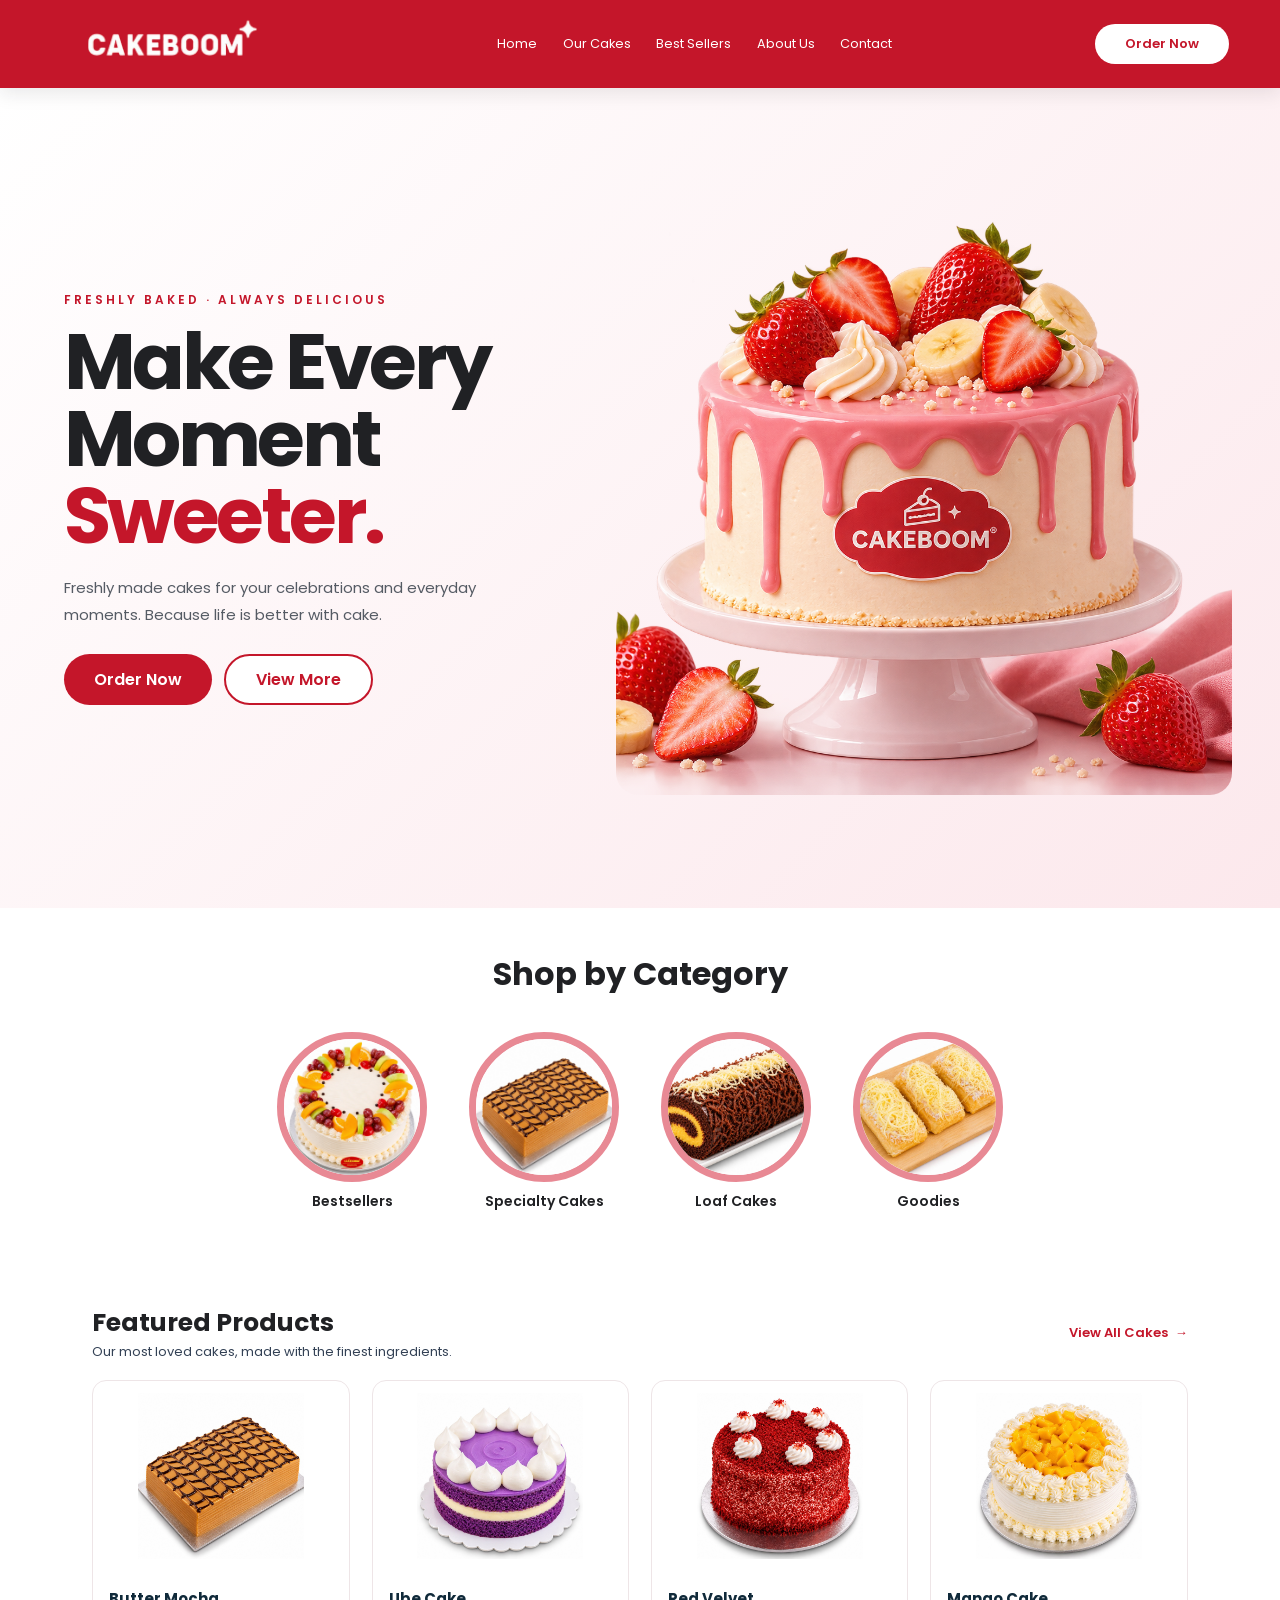
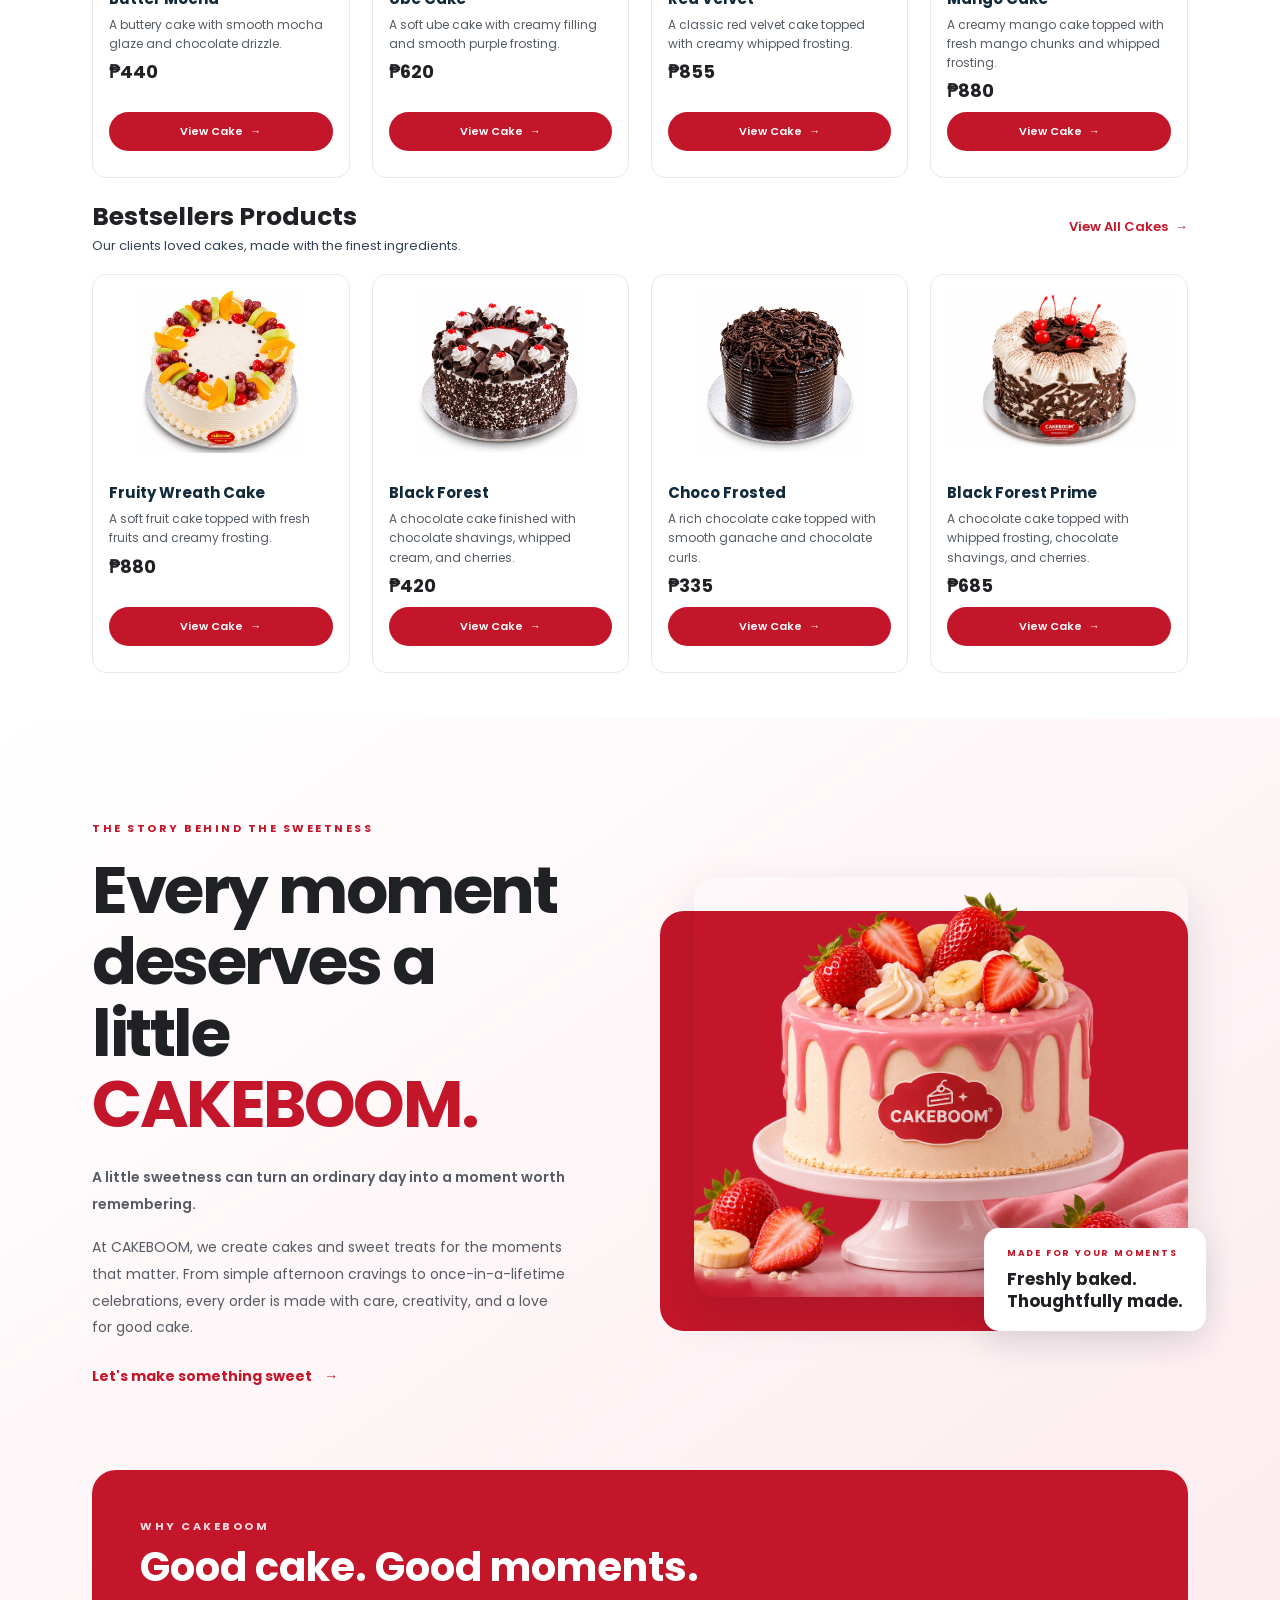
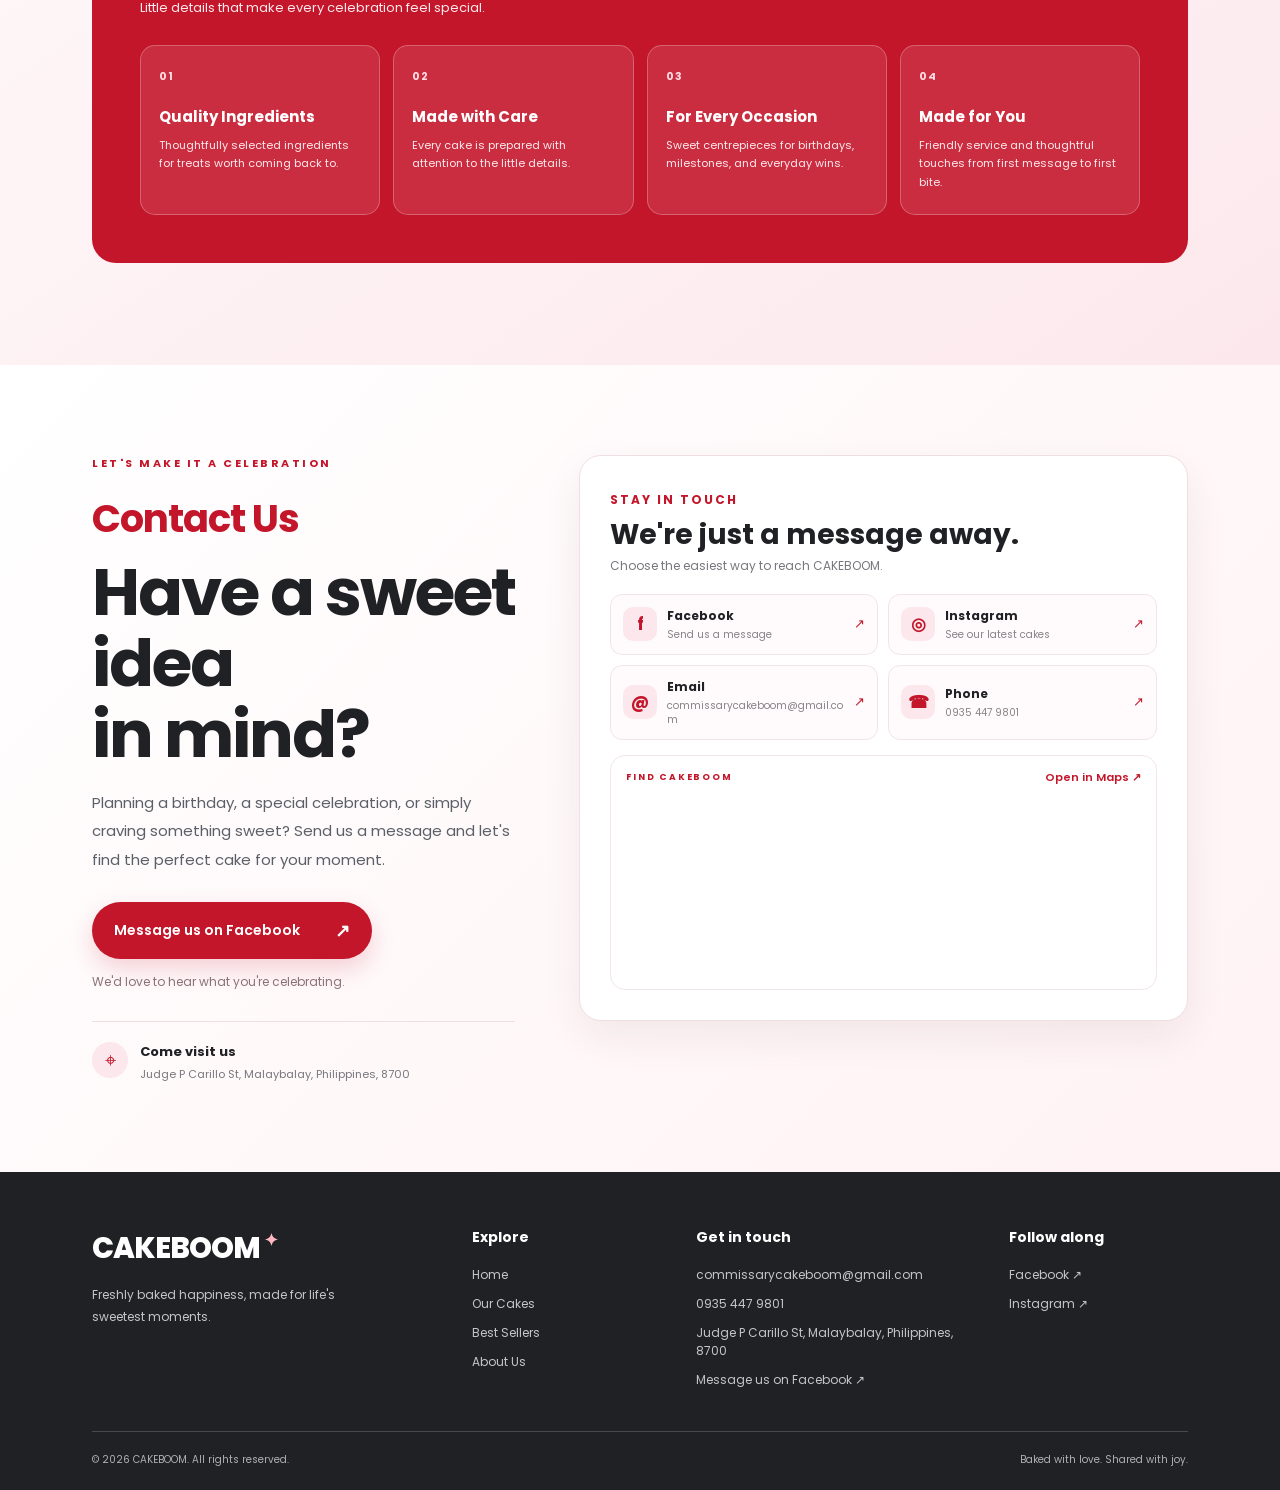
==== commit c247e48b: "Make mobile header order button left and icon menu right" ====
--- a/index.html
+++ b/index.html
@@ -39,7 +39,6 @@
           <details class="mobile-menu">
             <summary aria-label="Open navigation menu">
               <span class="menu-lines" aria-hidden="true"><i></i><i></i><i></i></span>
-              <span>Menu</span>
             </summary>
             <nav aria-label="Mobile navigation">
               <a href="#home">Home</a>
--- a/css/homepage.css
+++ b/css/homepage.css
@@ -1863,3 +1863,248 @@
     justify-content: initial;
     align-items: stretch;
 }
+
+
+/* MOBILE HEADER OVERRIDE — hide desktop links and keep brand/menu aligned */
+@media (max-width: 760px) {
+    .header-container {
+        display: flex;
+        flex-direction: row;
+        flex-wrap: nowrap;
+        align-items: center;
+        justify-content: space-between;
+        gap: 10px;
+        padding: 0 5%;
+    }
+    .header-container > .header-brand {
+        order: 1;
+        flex: 0 1 auto;
+        min-width: 0;
+        margin: 0 auto 0 0;
+    }
+    .header-container > .desktop-nav {
+        display: none !important;
+    }
+    .header-container > .mobile-menu {
+        order: 2;
+        display: block;
+        flex: 0 0 auto;
+        margin: 0;
+    }
+    .header-container > .head-btn {
+        order: 3;
+        flex: 0 0 auto;
+        margin: 0;
+    }
+    .header-container .mobile-menu nav {
+        display: grid;
+        position: absolute;
+        top: calc(100% + 12px);
+        right: 0;
+        left: auto;
+        width: min(260px, 84vw);
+        flex-direction: column;
+        align-items: stretch;
+        justify-content: initial;
+        flex-wrap: nowrap;
+        gap: 0;
+        margin: 0;
+        padding: 7px;
+        border: 1px solid rgba(255,255,255,0.18);
+        border-radius: 15px;
+        background: #a91022;
+        box-shadow: 0 16px 35px rgba(32,33,36,0.22);
+    }
+    .header-container .mobile-menu nav a {
+        display: block;
+        width: 100%;
+        margin: 0;
+        padding: 13px 16px;
+    }
+}
+@media (max-width: 390px) {
+    .header-container {
+        gap: 7px;
+        padding: 0 4%;
+    }
+    .header-container .logo {
+        width: 138px;
+    }
+    .header-container > .head-btn {
+        padding: 8px 9px;
+        font-size: 10px;
+    }
+}
+
+/* Compact, redesigned contact section */
+.contact-section {
+    padding: clamp(60px, 7vw, 92px) 7.2%;
+    background: linear-gradient(135deg, #fff 0%, #fff2f4 100%);
+}
+.contact-redesign {
+    grid-template-columns: minmax(0, 0.82fr) minmax(0, 1.18fr);
+    align-items: start;
+    gap: clamp(30px, 5vw, 70px);
+}
+.contact-redesign .contact-copy {
+    max-width: 520px;
+}
+.contact-redesign .contact-copy h2 {
+    margin: 10px 0 18px;
+}
+.contact-location-note {
+    display: flex;
+    align-items: flex-start;
+    gap: 12px;
+    margin-top: 30px;
+    padding-top: 20px;
+    border-top: 1px solid #f0dfe2;
+}
+.contact-location-pin {
+    display: grid;
+    flex: 0 0 36px;
+    width: 36px;
+    height: 36px;
+    place-items: center;
+    border-radius: 50%;
+    background: #fce8ec;
+    color: var(--primary-color);
+    font-size: 20px;
+}
+.contact-location-note > span:last-child {
+    display: grid;
+    gap: 4px;
+}
+.contact-location-note strong {
+    color: var(--text-color);
+    font-size: 13px;
+}
+.contact-location-note small {
+    color: #77777d;
+    font-size: 11px;
+    line-height: 1.5;
+}
+.contact-panel {
+    min-width: 0;
+    padding: clamp(20px, 3vw, 30px);
+    border: 1px solid #f0dfe2;
+    border-radius: 22px;
+    background: #fff;
+    box-shadow: 0 16px 42px rgba(65, 25, 32, 0.07);
+}
+.contact-panel-heading {
+    margin-bottom: 18px;
+}
+.contact-panel-heading h3 {
+    margin: 7px 0 5px;
+    color: var(--text-color);
+    font-size: clamp(21px, 2.4vw, 28px);
+    line-height: 1.2;
+}
+.contact-panel-heading p {
+    color: #77777d;
+    font-size: 12px;
+    line-height: 1.6;
+}
+.contact-quick-links {
+    display: grid;
+    grid-template-columns: repeat(2, minmax(0, 1fr));
+    gap: 10px;
+}
+.contact-quick-links a {
+    display: flex;
+    min-width: 0;
+    align-items: center;
+    gap: 10px;
+    padding: 12px;
+    border: 1px solid #f2e5e7;
+    border-radius: 12px;
+    background: #fffafb;
+    color: var(--text-color);
+    text-decoration: none;
+    transition: border-color .2s ease, background .2s ease, transform .2s ease;
+}
+.contact-quick-links a:hover {
+    transform: translateY(-2px);
+    border-color: #e8aab5;
+    background: #fff4f6;
+}
+.quick-link-icon {
+    display: grid;
+    flex: 0 0 34px;
+    width: 34px;
+    height: 34px;
+    place-items: center;
+    border-radius: 10px;
+    background: #fce8ec;
+    color: var(--primary-color);
+    font-size: 17px;
+    font-weight: 700;
+}
+.contact-quick-links a > span:nth-child(2) {
+    display: grid;
+    min-width: 0;
+    gap: 3px;
+}
+.contact-quick-links strong {
+    color: var(--text-color);
+    font-size: 12px;
+}
+.contact-quick-links small {
+    overflow-wrap: anywhere;
+    color: #85858a;
+    font-size: 10px;
+    line-height: 1.4;
+}
+.quick-link-arrow {
+    margin-left: auto;
+    color: var(--primary-color);
+    font-size: 13px;
+}
+.contact-panel .contact-map-card {
+    margin-top: 15px;
+}
+.contact-panel .contact-map-card iframe {
+    height: 190px;
+}
+@media (max-width: 900px) {
+    .contact-redesign {
+        grid-template-columns: 1fr;
+        gap: 28px;
+    }
+    .contact-redesign .contact-copy {
+        max-width: 680px;
+    }
+}
+@media (max-width: 520px) {
+    .contact-section {
+        padding: 52px 5%;
+    }
+    .contact-panel {
+        padding: 17px;
+        border-radius: 17px;
+    }
+    .contact-quick-links {
+        gap: 8px;
+    }
+    .contact-quick-links a {
+        gap: 8px;
+        padding: 10px 8px;
+    }
+    .quick-link-icon {
+        flex-basis: 30px;
+        width: 30px;
+        height: 30px;
+    }
+    .contact-quick-links small {
+        font-size: 9px;
+    }
+    .contact-panel .contact-map-card iframe {
+        height: 175px;
+    }
+}
+@media (max-width: 350px) {
+    .contact-quick-links {
+        grid-template-columns: 1fr;
+    }
+}
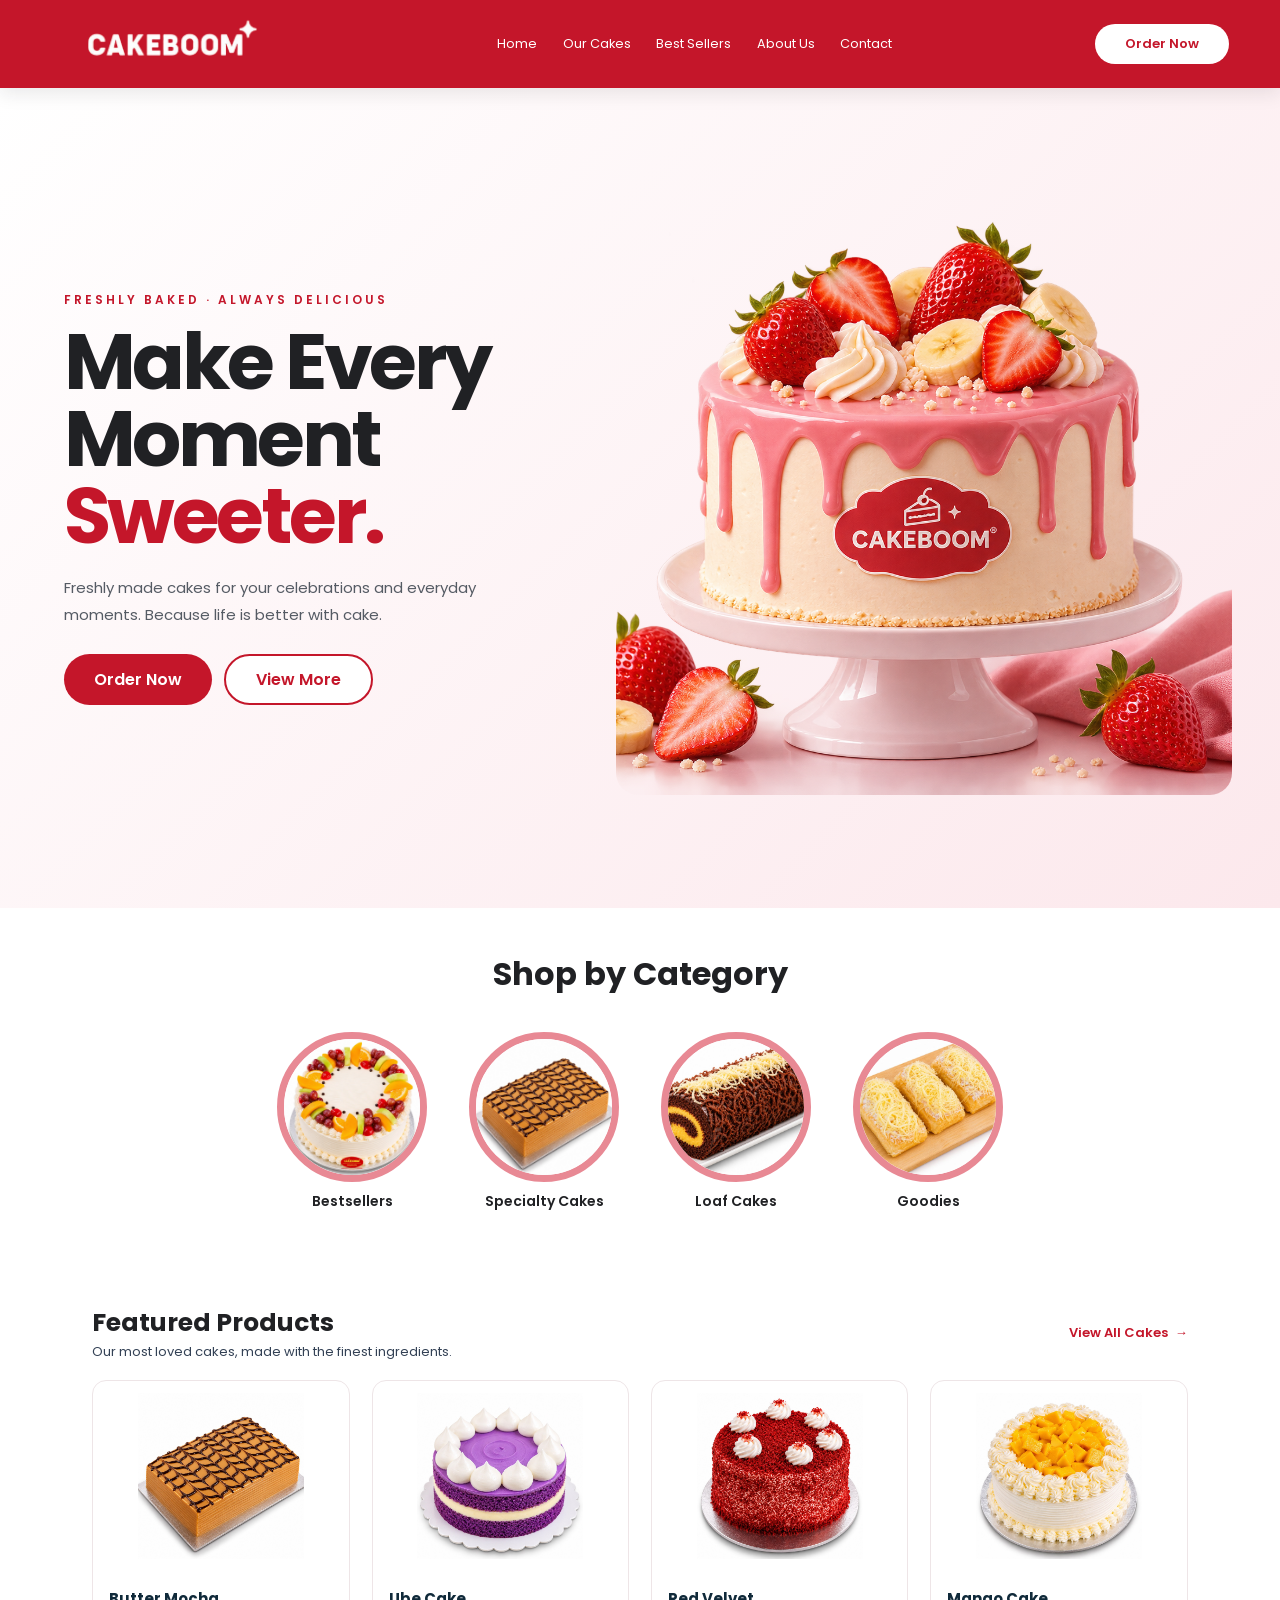
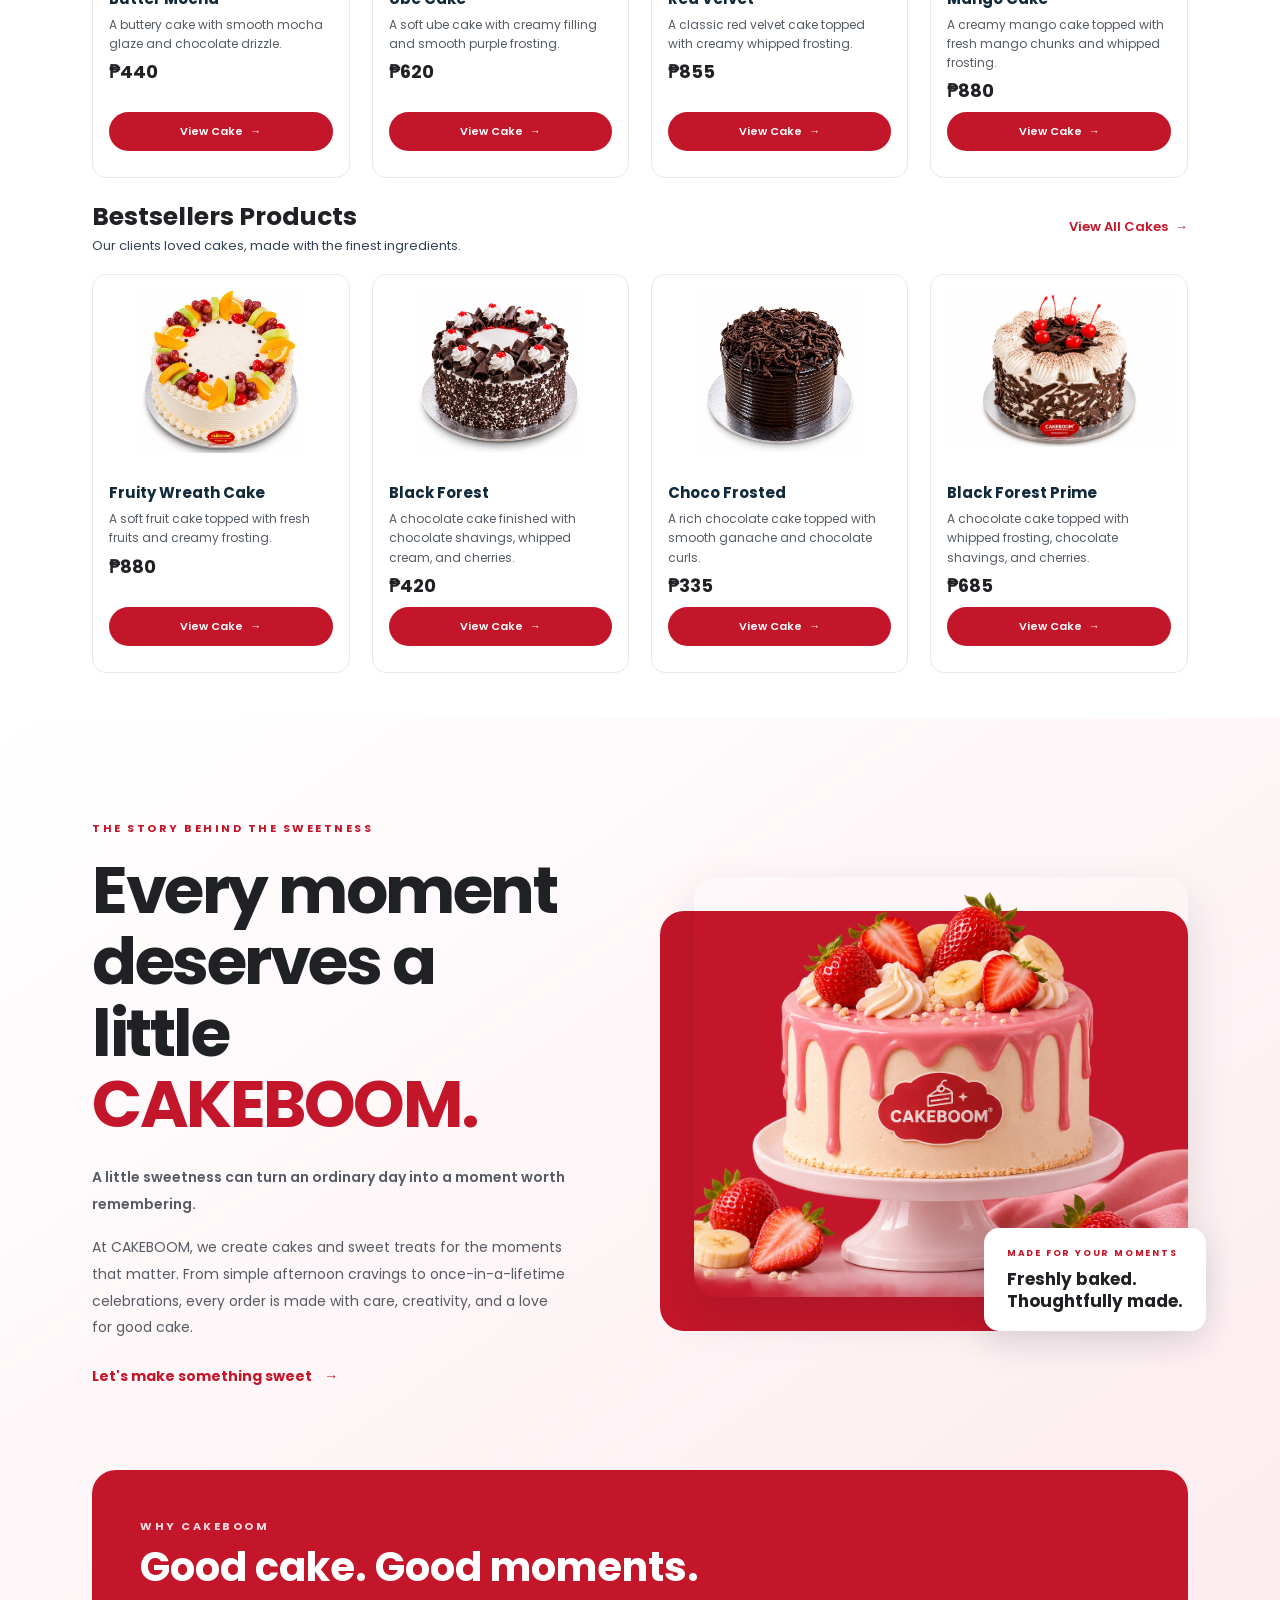
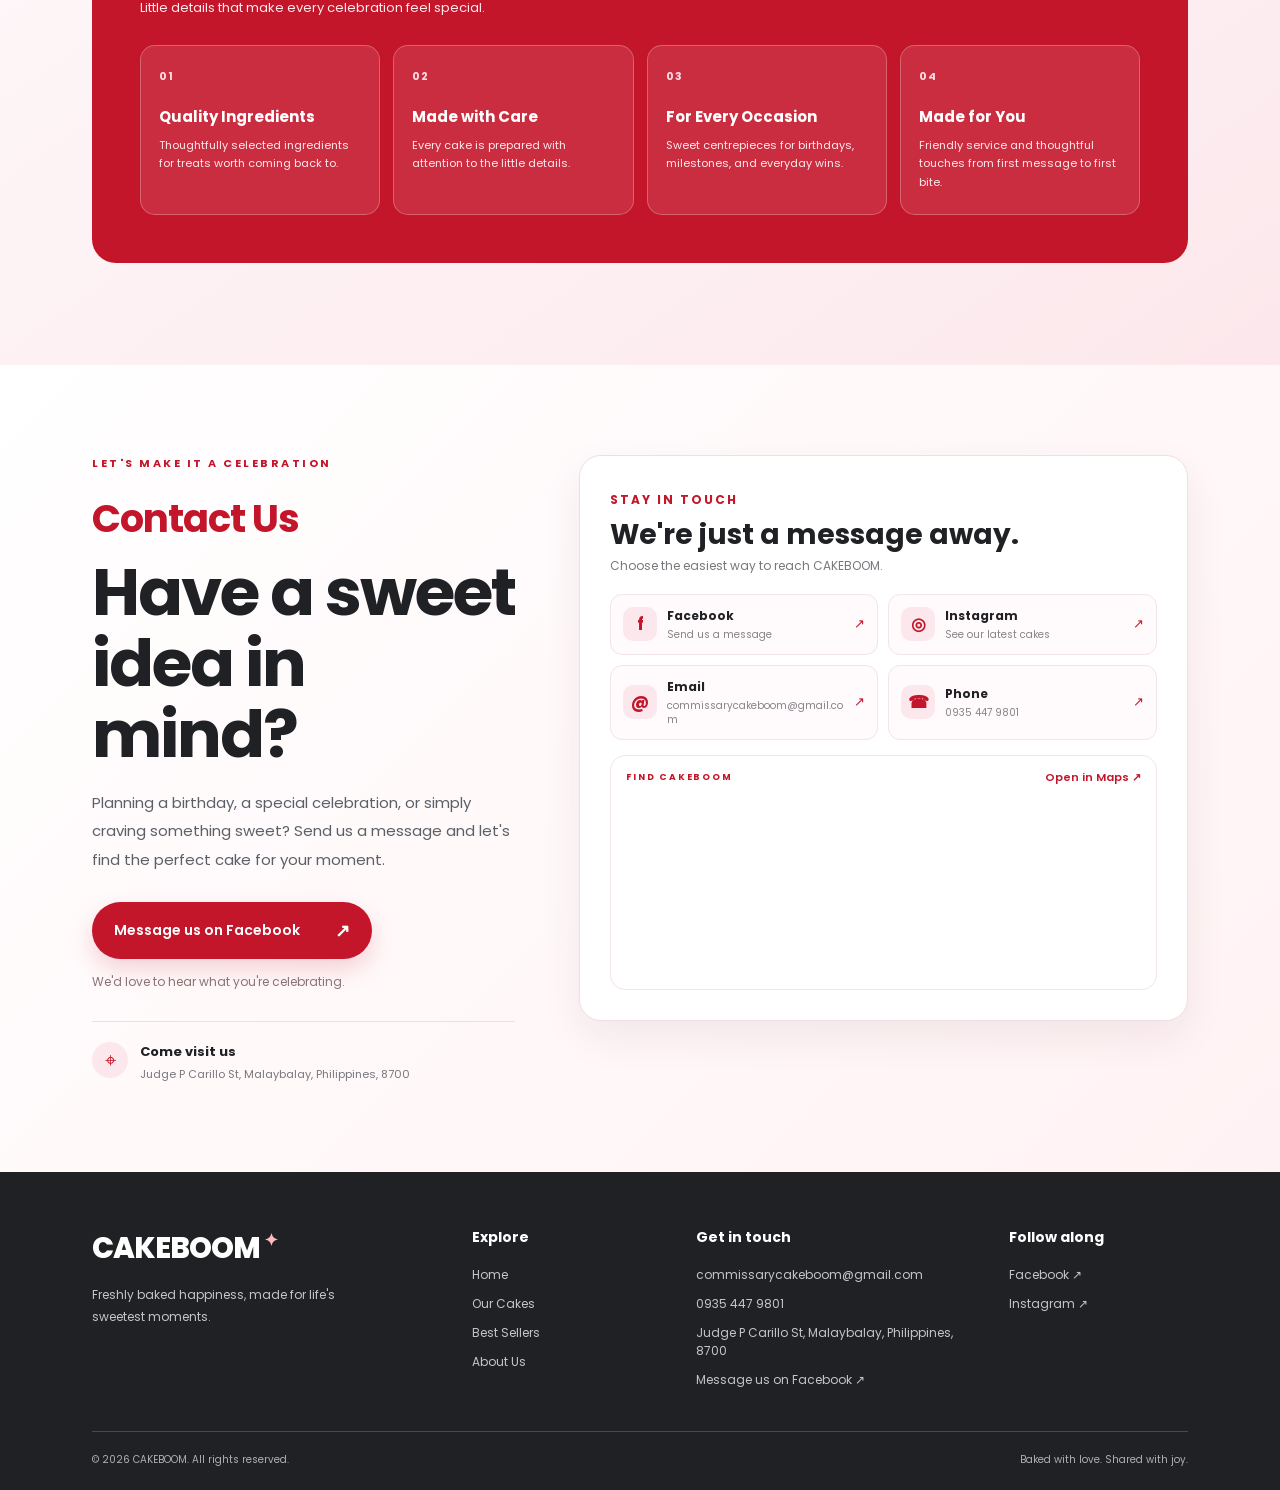
==== commit 92512f02: "fix some responsiveness and text" ====
--- a/index.html
+++ b/index.html
@@ -26,19 +26,25 @@
         <div class="header-container">
           <div class="header-brand">
             <a href="#home" aria-label="CAKEBOOM home">
-              <img class="logo" src="/assets/images/cakeboom-logo.png" alt="CakeBoom Logo" />
+              <img
+                class="logo"
+                src="/assets/images/cakeboom-logo.png"
+                alt="CakeBoom Logo"
+              />
             </a>
           </div>
           <nav class="desktop-nav" aria-label="Main navigation">
-              <a href="#home">Home</a>
-              <a href="/pages/cakes.html">Our Cakes</a>
-              <a href="#bestsellers">Best Sellers</a>
-              <a href="#about">About Us</a>
-              <a href="#contact">Contact</a>
+            <a href="#home">Home</a>
+            <a href="/pages/cakes.html">Our Cakes</a>
+            <a href="#bestsellers">Best Sellers</a>
+            <a href="#about">About Us</a>
+            <a href="#contact">Contact</a>
           </nav>
           <details class="mobile-menu">
             <summary aria-label="Open navigation menu">
-              <span class="menu-lines" aria-hidden="true"><i></i><i></i><i></i></span>
+              <span class="menu-lines" aria-hidden="true"
+                ><i></i><i></i><i></i
+              ></span>
             </summary>
             <nav aria-label="Mobile navigation">
               <a href="#home">Home</a>
@@ -48,7 +54,13 @@
               <a href="#contact">Contact</a>
             </nav>
           </details>
-          <a class="head-btn" href="https://www.facebook.com/tastehappiness" target="_blank" rel="noopener noreferrer">Order Now</a>
+          <a
+            class="head-btn"
+            href="https://www.facebook.com/tastehappiness"
+            target="_blank"
+            rel="noopener noreferrer"
+            >Order Now</a
+          >
         </div>
       </div>
     </header>
@@ -301,13 +313,29 @@
           <div class="about-story-copy">
             <p class="section-eyebrow">THE STORY BEHIND THE SWEETNESS</p>
             <h2>Every moment<br />deserves a little <span>CAKEBOOM.</span></h2>
-            <p class="about-story-lead">A little sweetness can turn an ordinary day into a moment worth remembering.</p>
-            <p>At CAKEBOOM, we create cakes and sweet treats for the moments that matter. From simple afternoon cravings to once-in-a-lifetime celebrations, every order is made with care, creativity, and a love for good cake.</p>
-            <a class="about-link" href="#contact">Let's make something sweet <span>→</span></a>
+            <p class="about-story-lead">
+              A little sweetness can turn an ordinary day into a moment worth
+              remembering.
+            </p>
+            <p>
+              At CAKEBOOM, we create cakes and sweet treats for the moments that
+              matter. From simple afternoon cravings to once-in-a-lifetime
+              celebrations, every order is made with care, creativity, and a
+              love for good cake.
+            </p>
+            <a class="about-link" href="#contact"
+              >Let's make something sweet <span>→</span></a
+            >
           </div>
           <div class="about-story-visual">
-            <img src="/assets/images/cake-hero-03.png" alt="A CAKEBOOM celebration cake" />
-            <div class="about-photo-note"><span>MADE FOR YOUR MOMENTS</span><strong>Freshly baked.<br />Thoughtfully made.</strong></div>
+            <img
+              src="/assets/images/cake-hero-03.png"
+              alt="A CAKEBOOM celebration cake"
+            />
+            <div class="about-photo-note">
+              <span>MADE FOR YOUR MOMENTS</span
+              ><strong>Freshly baked.<br />Thoughtfully made.</strong>
+            </div>
           </div>
         </div>
         <div class="about-values">
@@ -317,10 +345,36 @@
             <p>Little details that make every celebration feel special.</p>
           </div>
           <div class="about-values-grid">
-            <article class="about-value-card"><span>01</span><h3>Quality Ingredients</h3><p>Thoughtfully selected ingredients for treats worth coming back to.</p></article>
-            <article class="about-value-card"><span>02</span><h3>Made with Care</h3><p>Every cake is prepared with attention to the little details.</p></article>
-            <article class="about-value-card"><span>03</span><h3>For Every Occasion</h3><p>Sweet centrepieces for birthdays, milestones, and everyday wins.</p></article>
-            <article class="about-value-card"><span>04</span><h3>Made for You</h3><p>Friendly service and thoughtful touches from first message to first bite.</p></article>
+            <article class="about-value-card">
+              <span>01</span>
+              <h3>Quality Ingredients</h3>
+              <p>
+                Thoughtfully selected ingredients for treats worth coming back
+                to.
+              </p>
+            </article>
+            <article class="about-value-card">
+              <span>02</span>
+              <h3>Made with Care</h3>
+              <p>
+                Every cake is prepared with attention to the little details.
+              </p>
+            </article>
+            <article class="about-value-card">
+              <span>03</span>
+              <h3>For Every Occasion</h3>
+              <p>
+                Sweet centrepieces for birthdays, milestones, and everyday wins.
+              </p>
+            </article>
+            <article class="about-value-card">
+              <span>04</span>
+              <h3>Made for You</h3>
+              <p>
+                Friendly service and thoughtful touches from first message to
+                first bite.
+              </p>
+            </article>
           </div>
         </div>
       </section>
@@ -330,15 +384,31 @@
           <div class="contact-copy">
             <p class="section-eyebrow">LET'S MAKE IT A CELEBRATION</p>
             <h1 class="contact-title"><span>Contact Us</span></h1>
-            <h2>Have a sweet idea<br />in mind?</h2>
-            <p>Planning a birthday, a special celebration, or simply craving something sweet? Send us a message and let's find the perfect cake for your moment.</p>
-            <a class="contact-facebook-btn" href="https://www.facebook.com/tastehappiness" target="_blank" rel="noopener noreferrer">
+            <h2>Have a sweet idea in mind?</h2>
+            <p>
+              Planning a birthday, a special celebration, or simply craving
+              something sweet? Send us a message and let's find the perfect cake
+              for your moment.
+            </p>
+            <a
+              class="contact-facebook-btn"
+              href="https://www.facebook.com/tastehappiness"
+              target="_blank"
+              rel="noopener noreferrer"
+            >
               Message us on Facebook <span>↗</span>
             </a>
-            <p class="contact-response-note">We'd love to hear what you're celebrating.</p>
+            <p class="contact-response-note">
+              We'd love to hear what you're celebrating.
+            </p>
             <div class="contact-location-note">
               <span class="contact-location-pin">⌖</span>
-              <span><strong>Come visit us</strong><small>Judge P Carillo St, Malaybalay, Philippines, 8700</small></span>
+              <span
+                ><strong>Come visit us</strong
+                ><small
+                  >Judge P Carillo St, Malaybalay, Philippines, 8700</small
+                ></span
+              >
             </div>
           </div>
           <div class="contact-panel">
@@ -348,22 +418,58 @@
               <p>Choose the easiest way to reach CAKEBOOM.</p>
             </div>
             <div class="contact-quick-links">
-              <a href="https://www.facebook.com/tastehappiness" target="_blank" rel="noopener noreferrer">
-                <span class="quick-link-icon">f</span><span><strong>Facebook</strong><small>Send us a message</small></span><span class="quick-link-arrow">↗</span>
+              <a
+                href="https://www.facebook.com/tastehappiness"
+                target="_blank"
+                rel="noopener noreferrer"
+              >
+                <span class="quick-link-icon">f</span
+                ><span
+                  ><strong>Facebook</strong
+                  ><small>Send us a message</small></span
+                ><span class="quick-link-arrow">↗</span>
               </a>
-              <a href="https://www.instagram.com/cakeboom_ig/" target="_blank" rel="noopener noreferrer">
-                <span class="quick-link-icon">◎</span><span><strong>Instagram</strong><small>See our latest cakes</small></span><span class="quick-link-arrow">↗</span>
+              <a
+                href="https://www.instagram.com/cakeboom_ig/"
+                target="_blank"
+                rel="noopener noreferrer"
+              >
+                <span class="quick-link-icon">◎</span
+                ><span
+                  ><strong>Instagram</strong
+                  ><small>See our latest cakes</small></span
+                ><span class="quick-link-arrow">↗</span>
               </a>
               <a href="mailto:commissarycakeboom@gmail.com">
-                <span class="quick-link-icon">@</span><span><strong>Email</strong><small>commissarycakeboom@gmail.com</small></span><span class="quick-link-arrow">↗</span>
+                <span class="quick-link-icon">@</span
+                ><span
+                  ><strong>Email</strong
+                  ><small>commissarycakeboom@gmail.com</small></span
+                ><span class="quick-link-arrow">↗</span>
               </a>
               <a href="tel:+639354479801">
-                <span class="quick-link-icon">☎</span><span><strong>Phone</strong><small>0935 447 9801</small></span><span class="quick-link-arrow">↗</span>
+                <span class="quick-link-icon">☎</span
+                ><span><strong>Phone</strong><small>0935 447 9801</small></span
+                ><span class="quick-link-arrow">↗</span>
               </a>
             </div>
             <div class="contact-map-card">
-              <div class="contact-map-heading"><span>FIND CAKEBOOM</span><a href="https://www.google.com/maps?q=8.1553702227036,125.12899786239" target="_blank" rel="noopener noreferrer">Open in Maps ↗</a></div>
-              <iframe title="CAKEBOOM shop location map" src="https://www.google.com/maps?q=8.1553702227036,125.12899786239&amp;output=embed" loading="lazy" referrerpolicy="no-referrer-when-downgrade" allowfullscreen></iframe>
+              <div class="contact-map-heading">
+                <span>FIND CAKEBOOM</span
+                ><a
+                  href="https://www.google.com/maps?q=8.1553702227036,125.12899786239"
+                  target="_blank"
+                  rel="noopener noreferrer"
+                  >Open in Maps ↗</a
+                >
+              </div>
+              <iframe
+                title="CAKEBOOM shop location map"
+                src="https://www.google.com/maps?q=8.1553702227036,125.12899786239&amp;output=embed"
+                loading="lazy"
+                referrerpolicy="no-referrer-when-downgrade"
+                allowfullscreen
+              ></iframe>
             </div>
           </div>
         </div>
@@ -383,10 +489,7 @@
             aria-label="Close cake details"
           ></a>
           <div class="cake-modal-panel">
-            <a
-              class="cake-modal-close"
-              href="#cake-sections"
-              aria-label="Close"
+            <a class="cake-modal-close" href="#cake-sections" aria-label="Close"
               >&times;</a
             >
             <div class="cake-modal-image-wrap">
@@ -441,10 +544,7 @@
             aria-label="Close cake details"
           ></a>
           <div class="cake-modal-panel">
-            <a
-              class="cake-modal-close"
-              href="#cake-sections"
-              aria-label="Close"
+            <a class="cake-modal-close" href="#cake-sections" aria-label="Close"
               >&times;</a
             >
             <div class="cake-modal-image-wrap">
@@ -491,10 +591,7 @@
             aria-label="Close cake details"
           ></a>
           <div class="cake-modal-panel">
-            <a
-              class="cake-modal-close"
-              href="#cake-sections"
-              aria-label="Close"
+            <a class="cake-modal-close" href="#cake-sections" aria-label="Close"
               >&times;</a
             >
             <div class="cake-modal-image-wrap">
@@ -542,10 +639,7 @@
             aria-label="Close cake details"
           ></a>
           <div class="cake-modal-panel">
-            <a
-              class="cake-modal-close"
-              href="#cake-sections"
-              aria-label="Close"
+            <a class="cake-modal-close" href="#cake-sections" aria-label="Close"
               >&times;</a
             >
             <div class="cake-modal-image-wrap">
@@ -593,10 +687,7 @@
             aria-label="Close cake details"
           ></a>
           <div class="cake-modal-panel">
-            <a
-              class="cake-modal-close"
-              href="#bestsellers"
-              aria-label="Close"
+            <a class="cake-modal-close" href="#bestsellers" aria-label="Close"
               >&times;</a
             >
             <div class="cake-modal-image-wrap">
@@ -646,10 +737,7 @@
             aria-label="Close cake details"
           ></a>
           <div class="cake-modal-panel">
-            <a
-              class="cake-modal-close"
-              href="#bestsellers"
-              aria-label="Close"
+            <a class="cake-modal-close" href="#bestsellers" aria-label="Close"
               >&times;</a
             >
             <div class="cake-modal-image-wrap">
@@ -706,10 +794,7 @@
             aria-label="Close cake details"
           ></a>
           <div class="cake-modal-panel">
-            <a
-              class="cake-modal-close"
-              href="#bestsellers"
-              aria-label="Close"
+            <a class="cake-modal-close" href="#bestsellers" aria-label="Close"
               >&times;</a
             >
             <div class="cake-modal-image-wrap">
@@ -763,10 +848,7 @@
             aria-label="Close cake details"
           ></a>
           <div class="cake-modal-panel">
-            <a
-              class="cake-modal-close"
-              href="#bestsellers"
-              aria-label="Close"
+            <a class="cake-modal-close" href="#bestsellers" aria-label="Close"
               >&times;</a
             >
             <div class="cake-modal-image-wrap">
--- a/css/homepage.css
+++ b/css/homepage.css
@@ -1865,43 +1865,92 @@
 }
 
 
-/* MOBILE HEADER OVERRIDE — hide desktop links and keep brand/menu aligned */
+/* MOBILE HEADER — icon left, logo beside it, order button right */
 @media (max-width: 760px) {
     .header-container {
         display: flex;
         flex-direction: row;
         flex-wrap: nowrap;
         align-items: center;
-        justify-content: space-between;
-        gap: 10px;
+        justify-content: flex-start;
+        gap: 8px;
         padding: 0 5%;
     }
+
+    .header-container > .desktop-nav {
+        display: none !important;
+    }
+
+    .header-container > .mobile-menu {
+        order: 1 !important;
+        display: block;
+        position: relative;
+        flex: 0 0 28px;
+        width: 28px;
+        margin: 0 !important;
+    }
+
+    .header-container .mobile-menu summary {
+        display: flex;
+        width: 28px;
+        height: 38px;
+        align-items: center;
+        justify-content: flex-start;
+        padding: 0;
+        border: 0;
+        border-radius: 0;
+        background: transparent;
+        color: #fff;
+        cursor: pointer;
+    }
+
+    .header-container .menu-lines {
+        display: grid;
+        gap: 4px;
+        width: 18px;
+    }
+
+    .header-container .menu-lines i {
+        display: block;
+        width: 18px;
+        height: 2px;
+        border-radius: 2px;
+        background: #fff;
+    }
+
     .header-container > .header-brand {
-        order: 1;
+        order: 2 !important;
         flex: 0 1 auto;
         min-width: 0;
-        margin: 0 auto 0 0;
-    }
-    .header-container > .desktop-nav {
-        display: none !important;
-    }
-    .header-container > .mobile-menu {
-        order: 2;
+        margin: 0 !important;
+        text-align: left;
+    }
+
+    .header-container .logo {
         display: block;
+        width: clamp(135px, 34vw, 185px);
+        max-width: 100%;
+    }
+
+    .header-container > .head-btn {
+        order: 3 !important;
         flex: 0 0 auto;
-        margin: 0;
-    }
-    .header-container > .head-btn {
-        order: 3;
-        flex: 0 0 auto;
-        margin: 0;
-    }
+        margin: 0 0 0 auto !important;
+        padding: 9px 14px;
+        font-size: 11px;
+    }
+
+    .header-container .mobile-menu[open] summary {
+        background: transparent;
+    }
+
     .header-container .mobile-menu nav {
         display: grid;
         position: absolute;
         top: calc(100% + 12px);
-        right: 0;
-        left: auto;
+        right: auto;
+        left: 0;
+        z-index: 960;
         width: min(260px, 84vw);
         flex-direction: column;
         align-items: stretch;
@@ -1915,6 +1964,7 @@
         background: #a91022;
         box-shadow: 0 16px 35px rgba(32,33,36,0.22);
     }
+
     .header-container .mobile-menu nav a {
         display: block;
         width: 100%;
@@ -1922,16 +1972,24 @@
         padding: 13px 16px;
     }
 }
+
 @media (max-width: 390px) {
     .header-container {
-        gap: 7px;
+        gap: 6px;
         padding: 0 4%;
     }
+
     .header-container .logo {
-        width: 138px;
-    }
+        width: clamp(112px, 30vw, 132px);
+    }
+
+    .header-container .mobile-menu summary {
+        width: 38px;
+        height: 38px;
+    }
+
     .header-container > .head-btn {
-        padding: 8px 9px;
+        padding: 8px 10px;
         font-size: 10px;
     }
 }
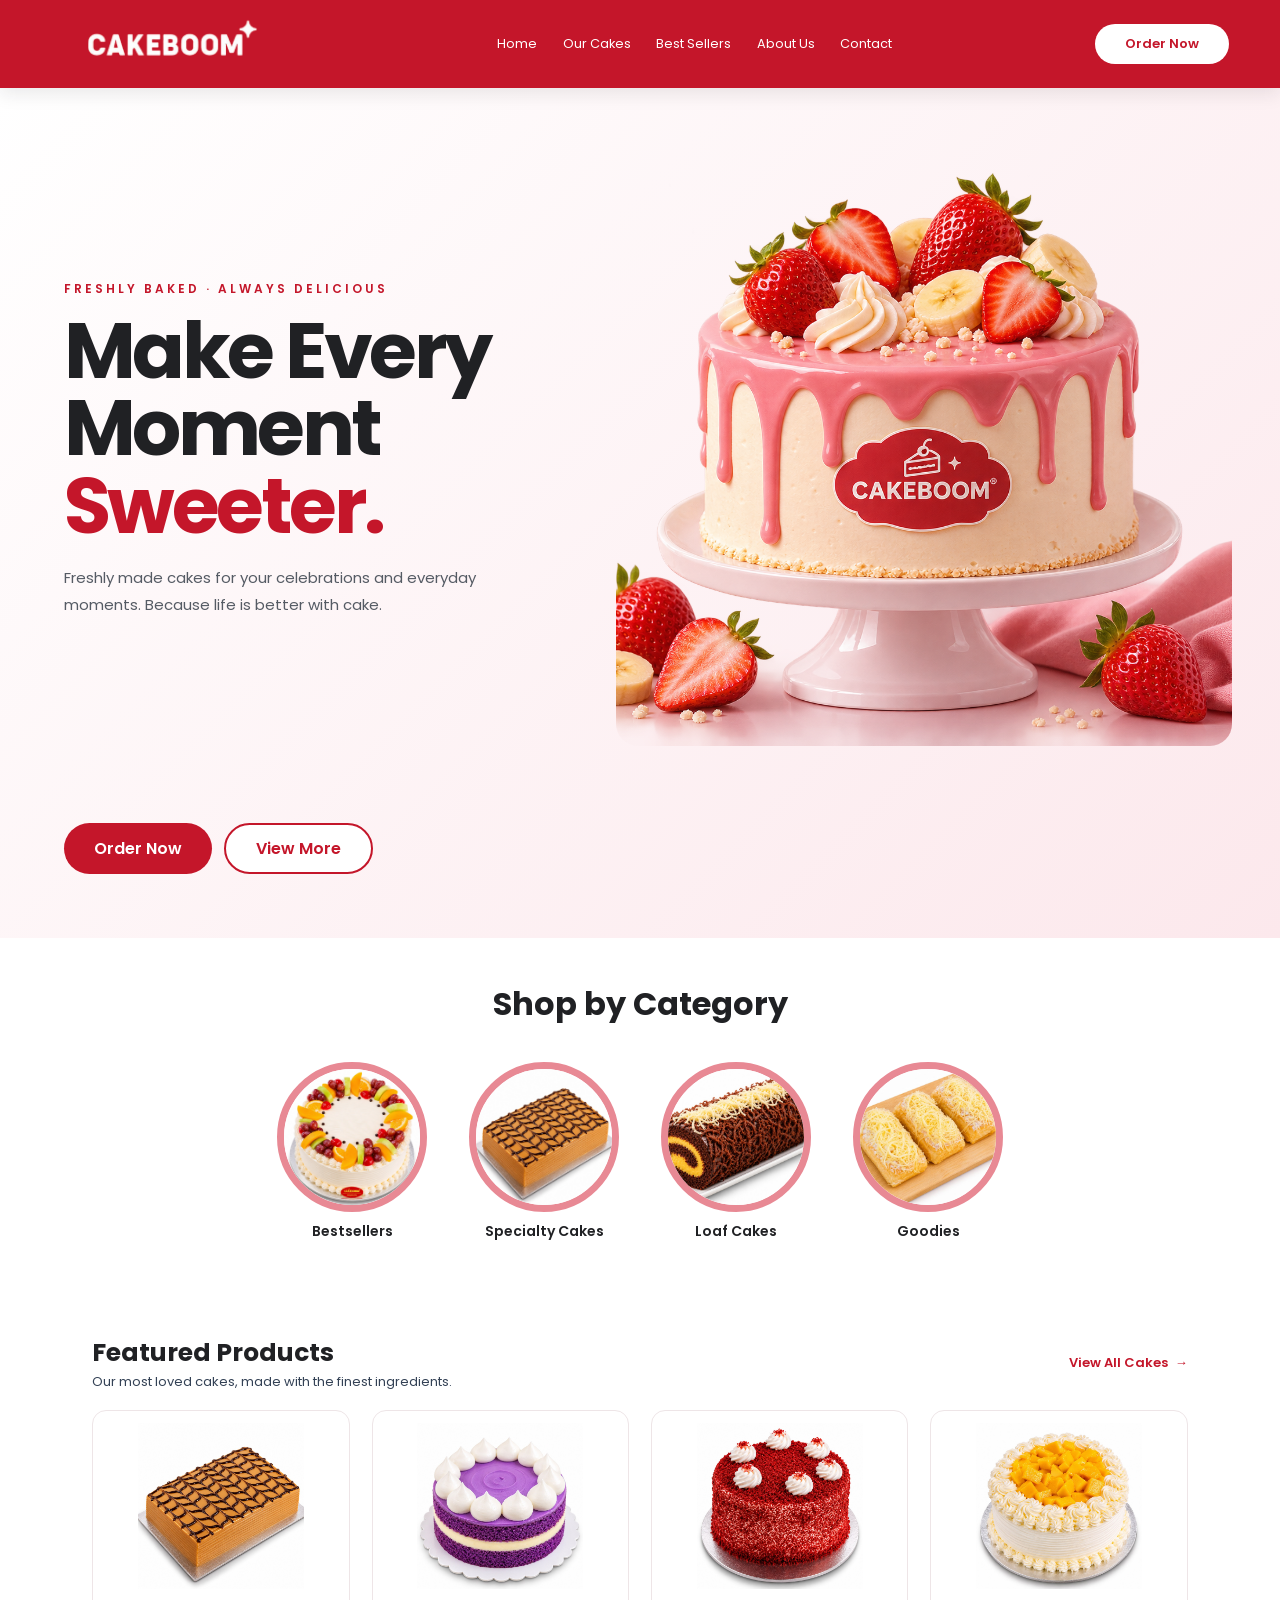
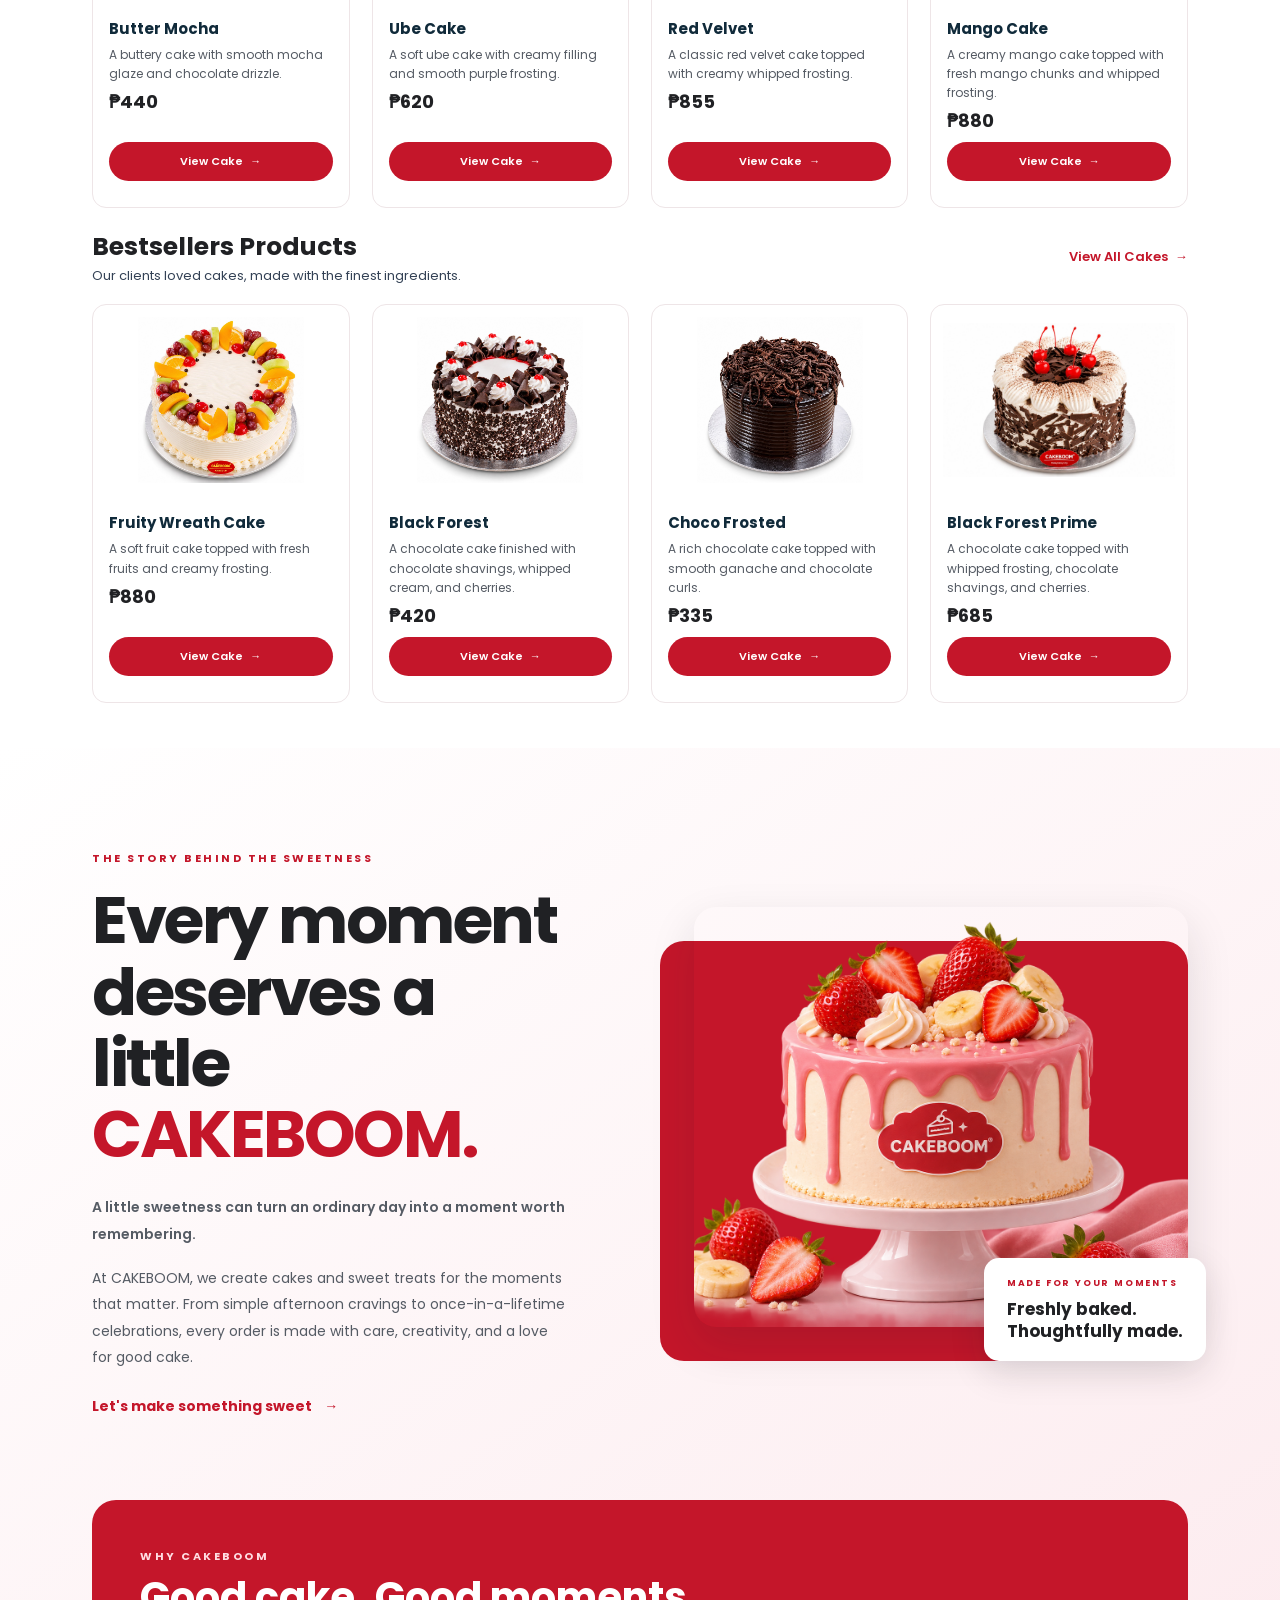
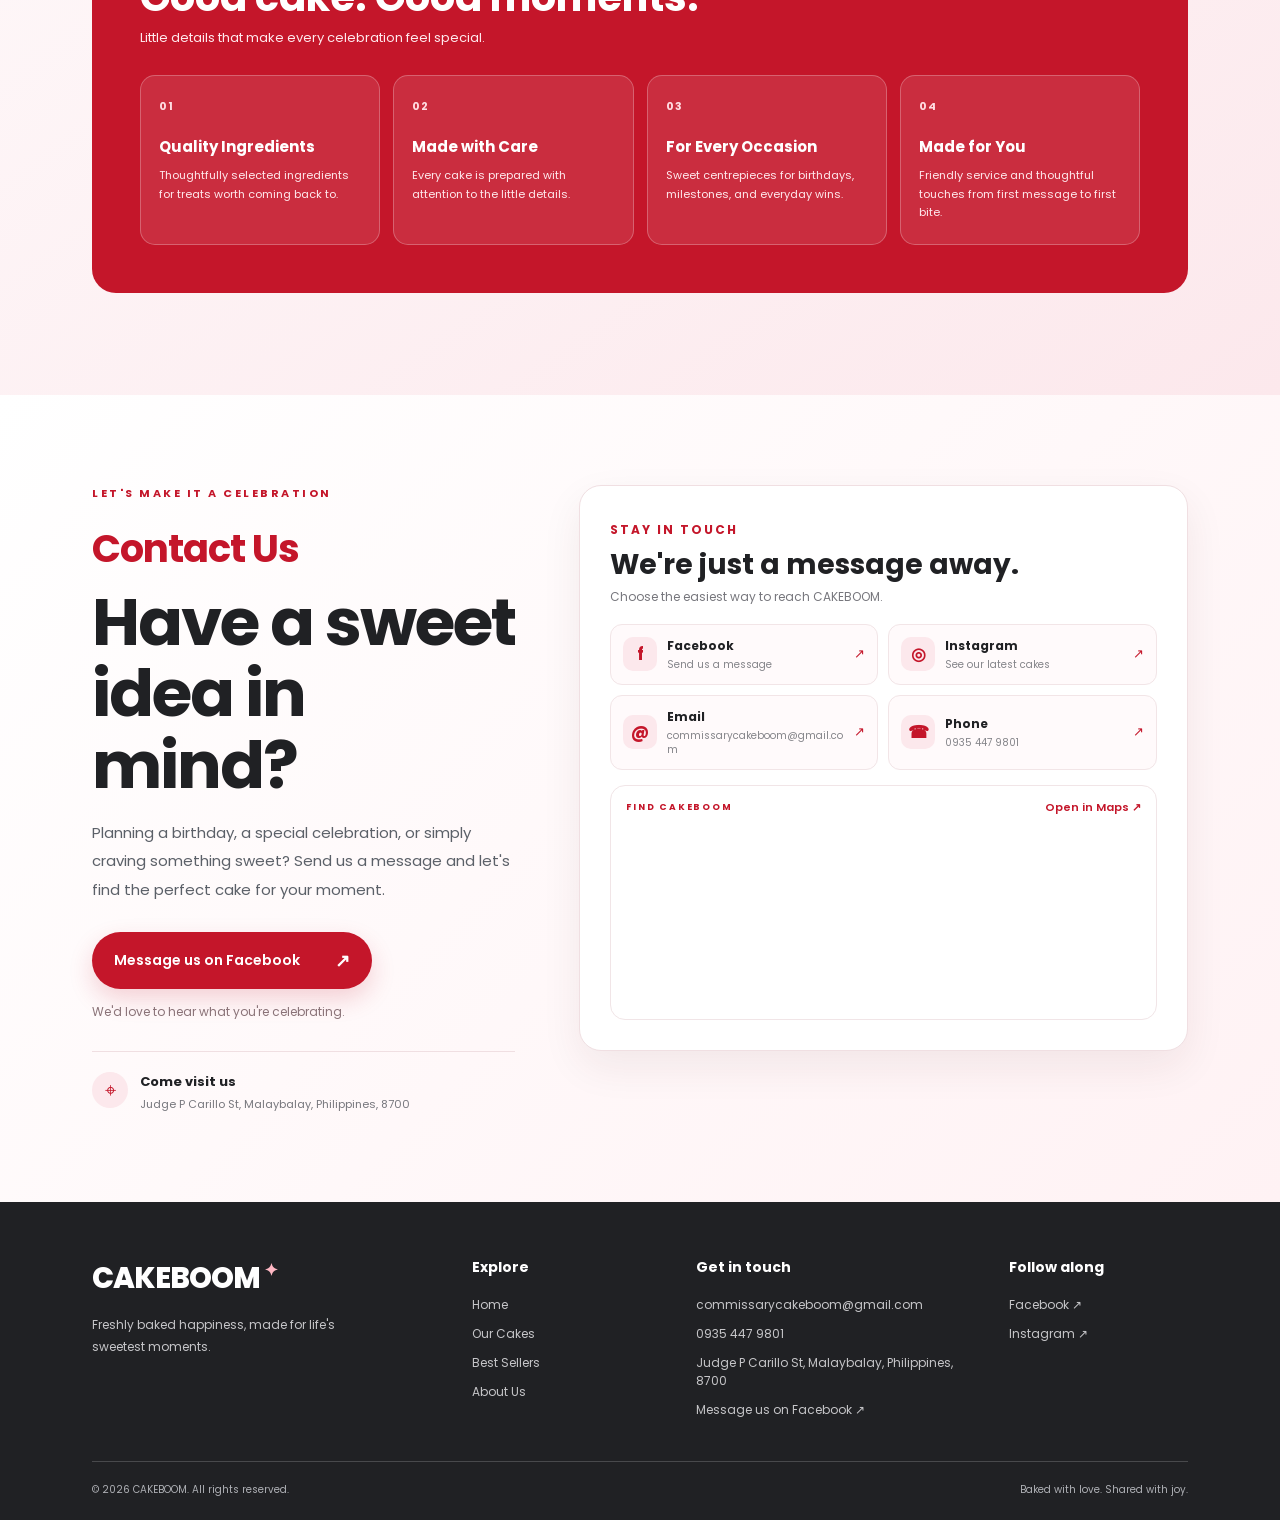
==== commit 86b0a476: "Restructure hero for responsive mobile layout" ====
--- a/index.html
+++ b/index.html
@@ -68,32 +68,30 @@
     <main>
       <section class="hero-section" id="home">
         <div class="hero-container">
-          <div class="hero-cards">
-            <div class="hero-discription-container">
-              <p class="para">FRESHLY BAKED <span>·</span> ALWAYS DELICIOUS</p>
-              <h1 class="hero-main-text">
-                Make Every<br />
-                Moment<br />
-                <span>Sweeter.</span>
-              </h1>
-              <p>
-                Freshly made cakes for your celebrations and everyday moments.
-                Because life is better with cake.
-              </p>
-
-              <div class="hero-buttons">
-                <a class="explore-btn" href="#contact">Order Now</a>
-                <a class="order-btn" href="/pages/cakes.html">View More</a>
-              </div>
-            </div>
-          </div>
-
-          <div class="hero-cards">
+          <div class="hero-discription-container">
+            <p class="para">FRESHLY BAKED <span>·</span> ALWAYS DELICIOUS</p>
+            <h1 class="hero-main-text">
+              Make Every<br />
+              Moment<br />
+              <span>Sweeter.</span>
+            </h1>
+            <p>
+              Freshly made cakes for your celebrations and everyday moments.
+              Because life is better with cake.
+            </p>
+          </div>
+
+          <div class="hero-image-container">
             <img
               class="hero-pic"
               src="/assets/images/cake-hero-03.png"
               alt="Cakeboom signature strawberry cake with pink drip frosting"
             />
+          </div>
+
+          <div class="hero-buttons">
+            <a class="explore-btn" href="#contact">Order Now</a>
+            <a class="order-btn" href="/pages/cakes.html">View More</a>
           </div>
         </div>
       </section>
